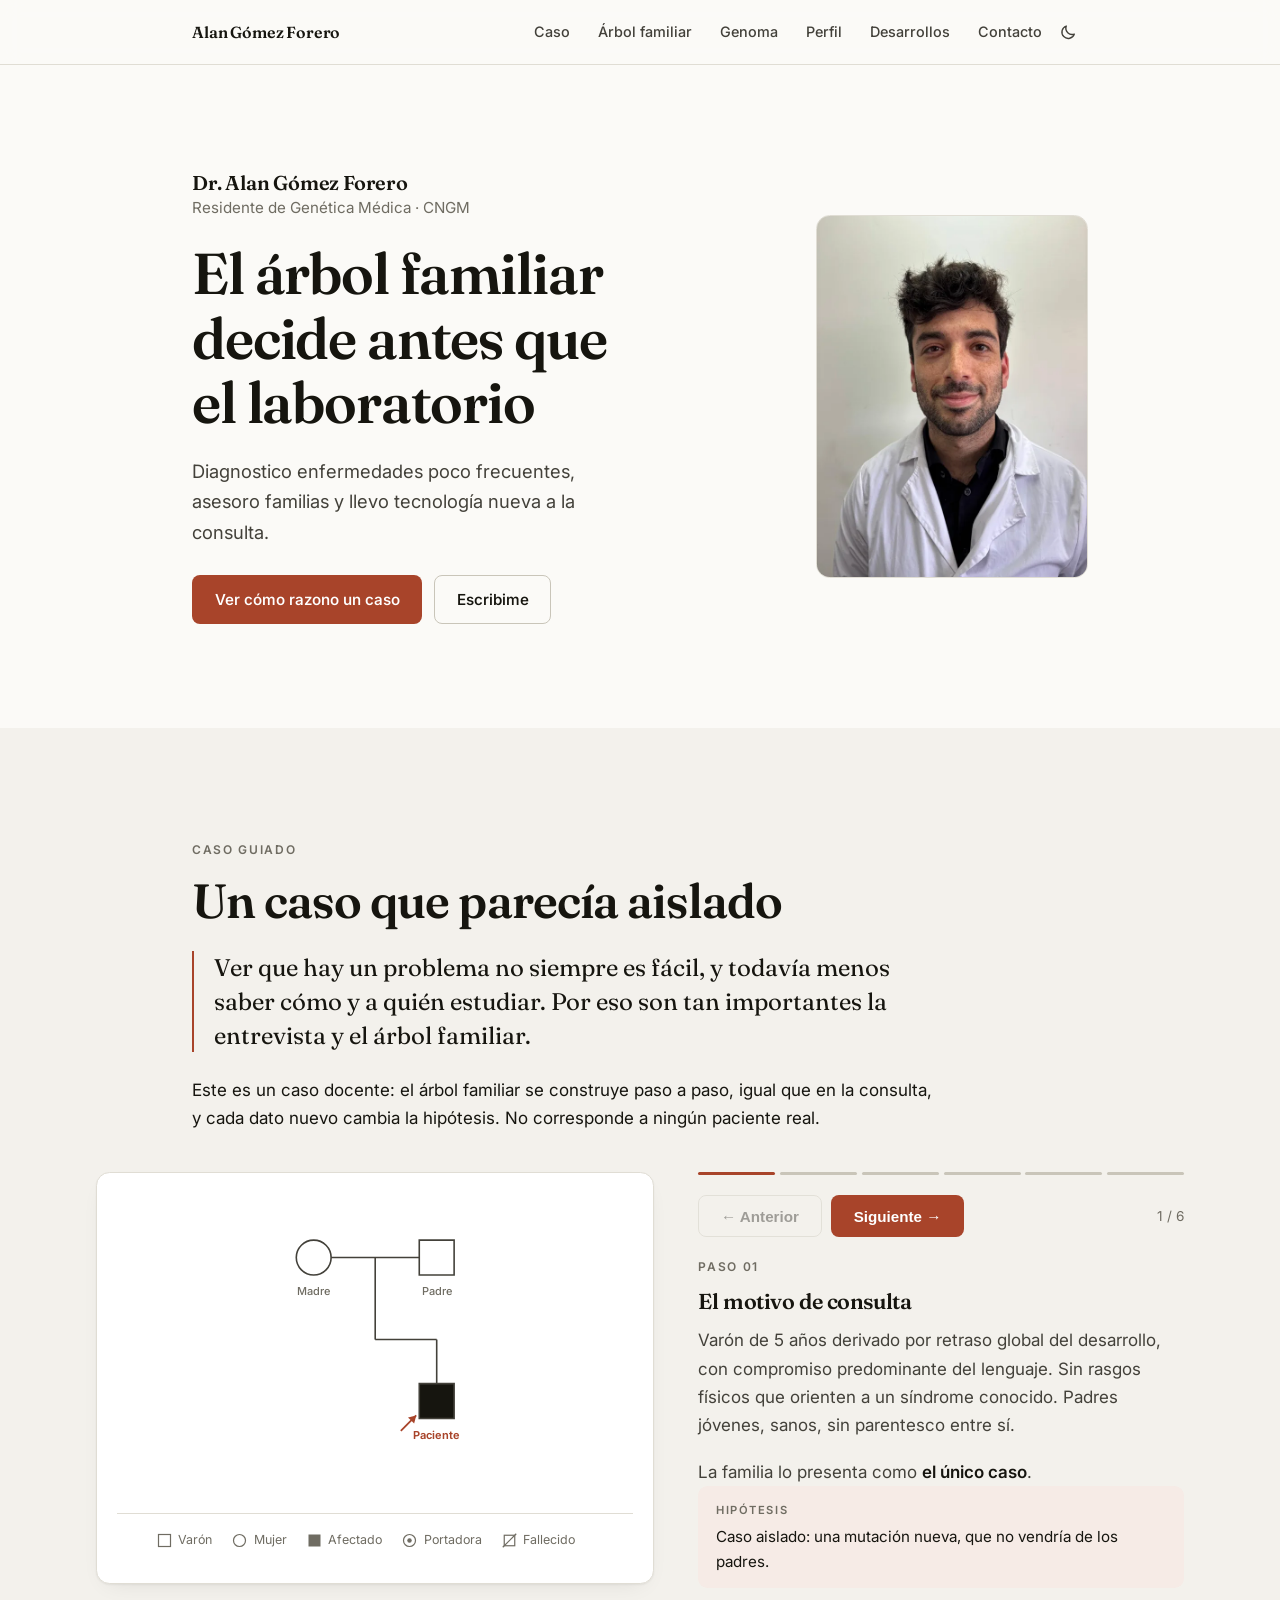
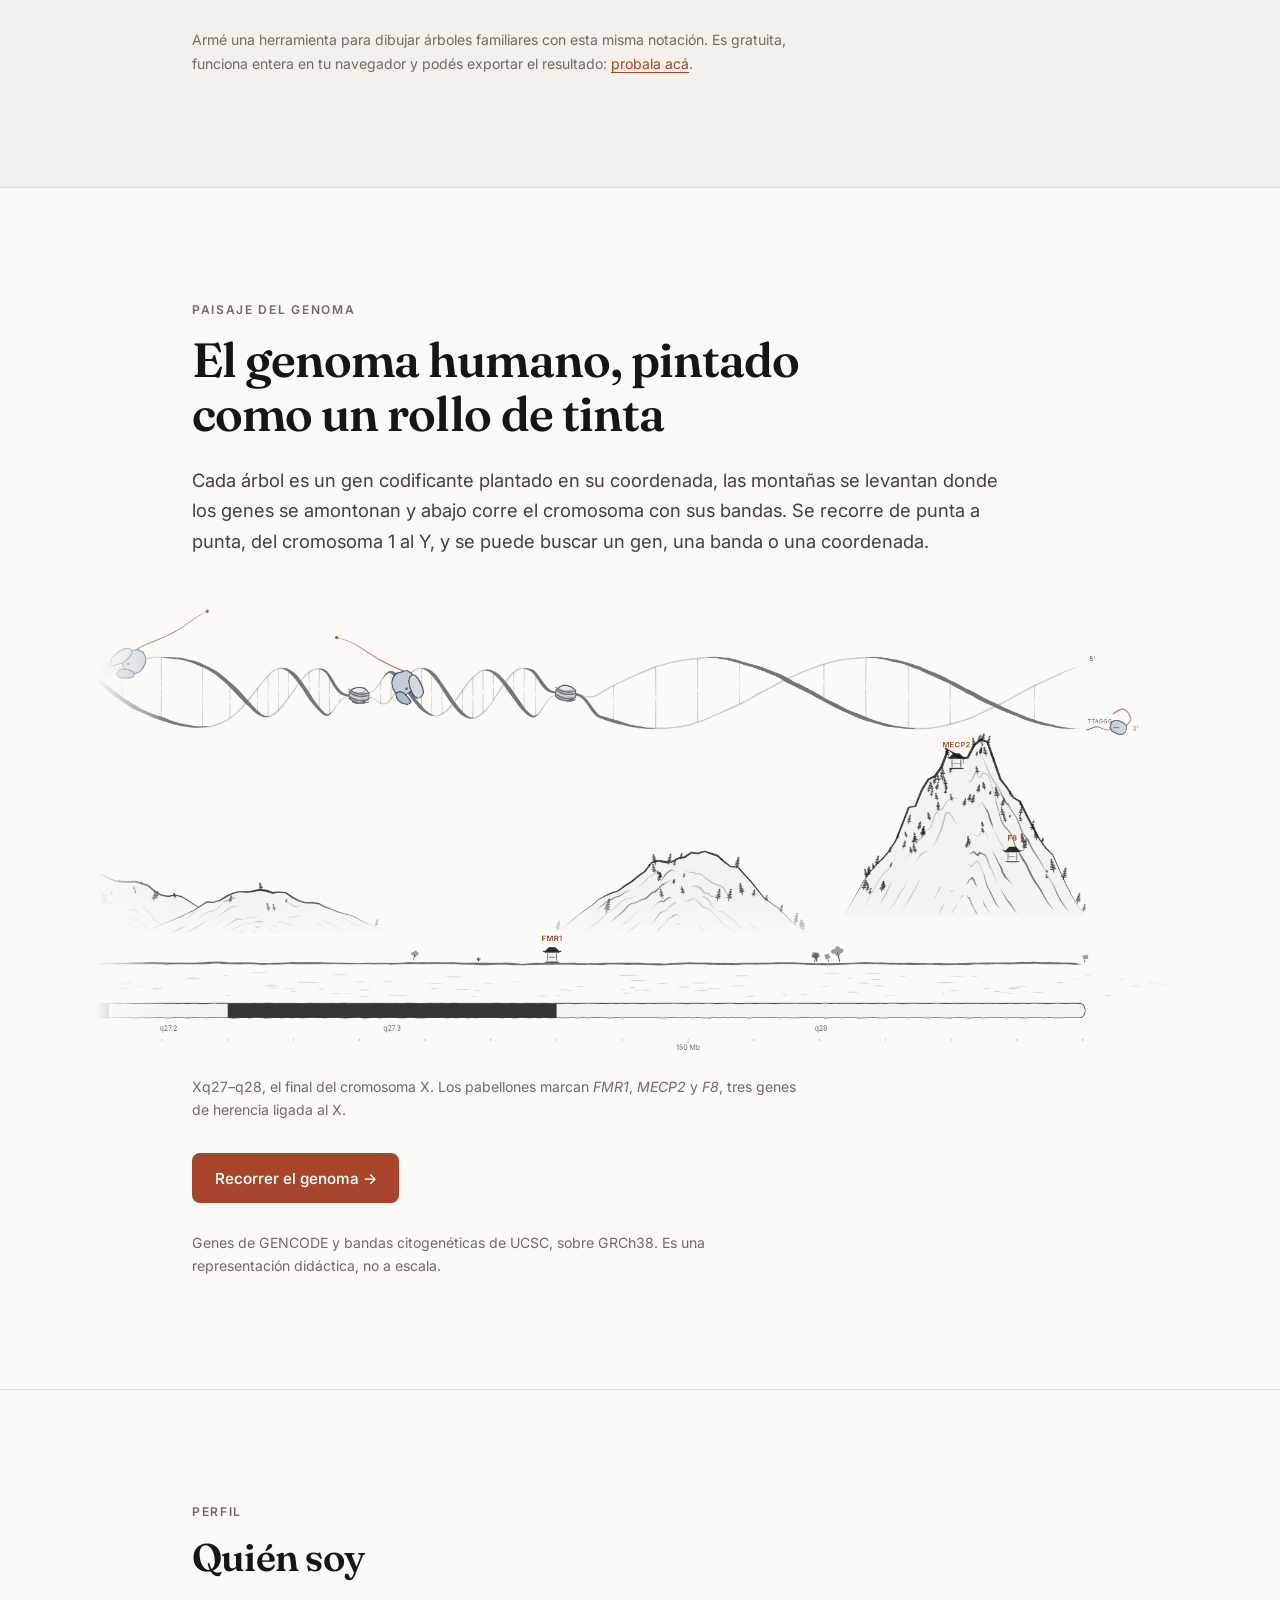
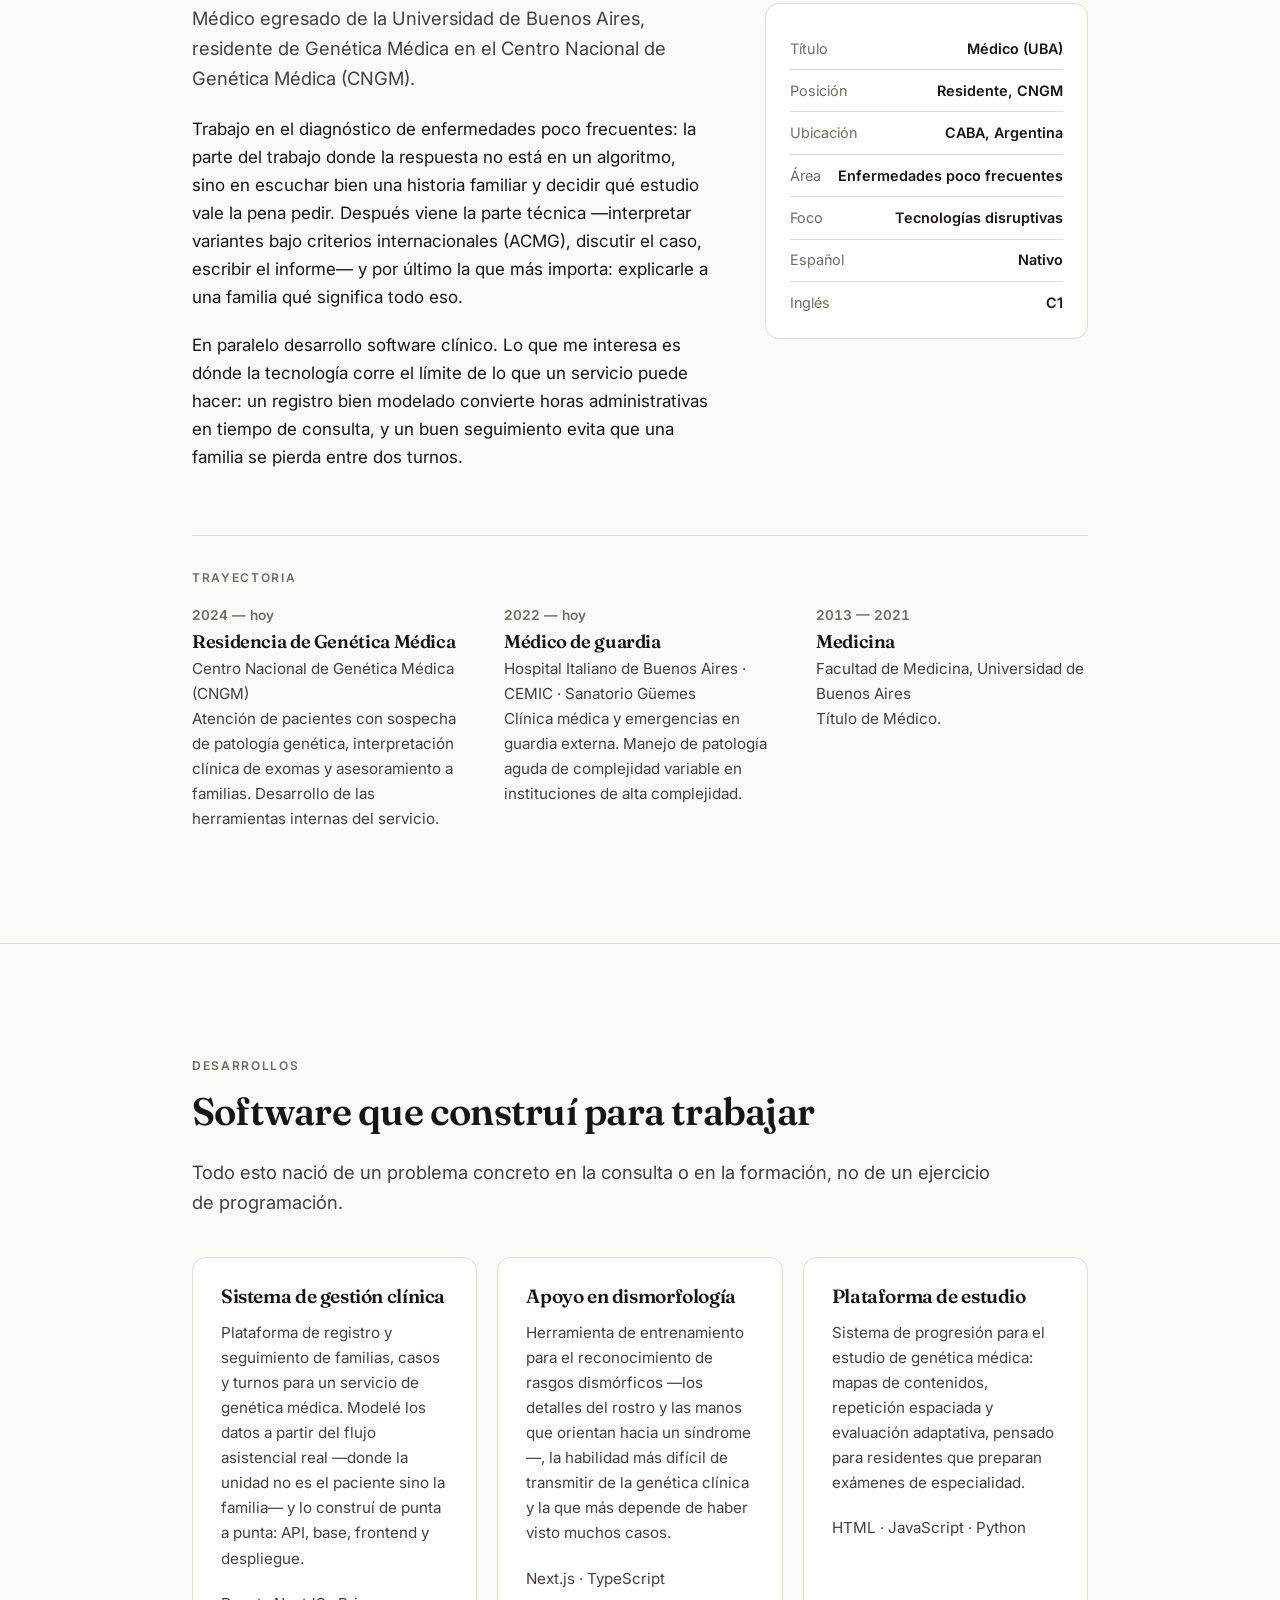
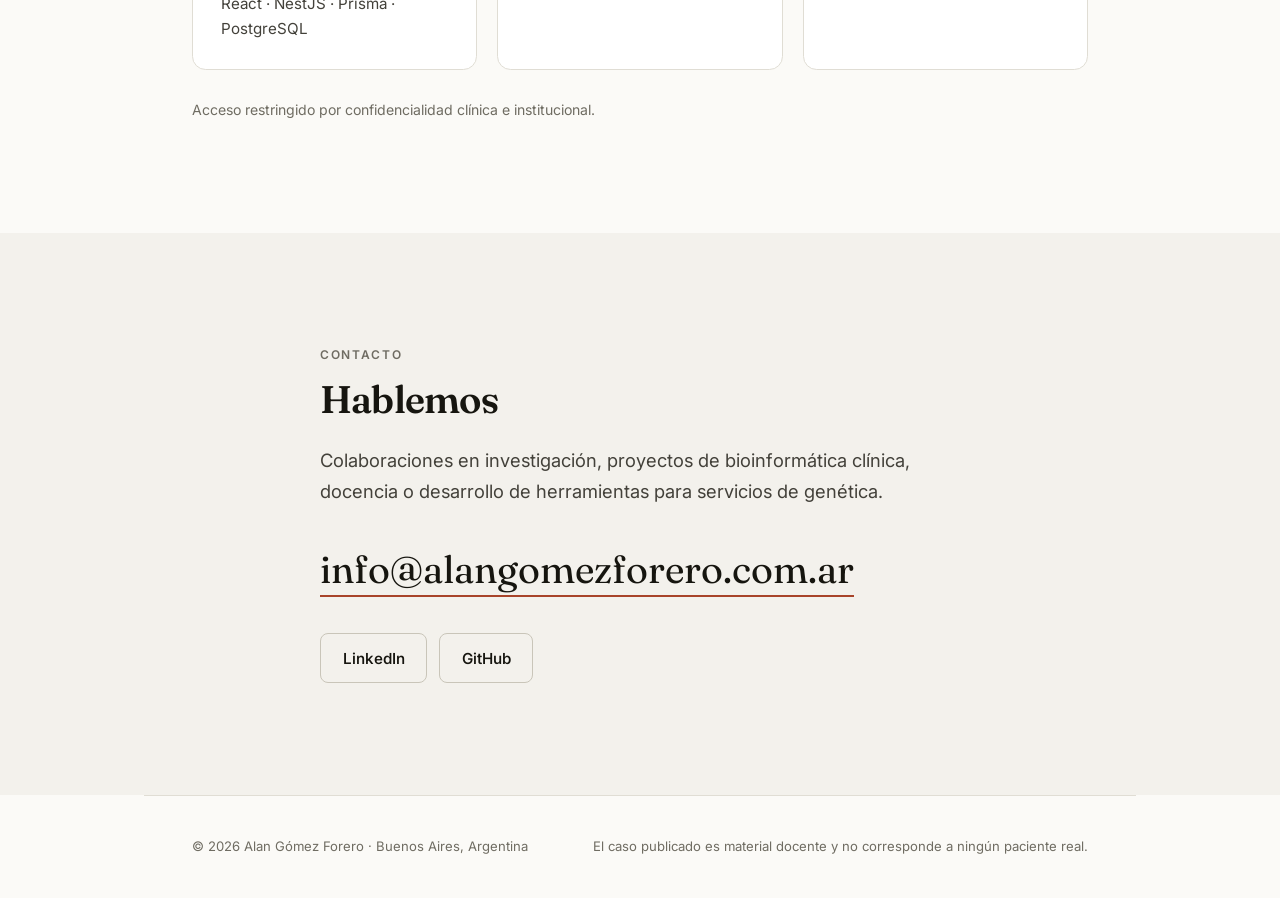
==== index.html @ da8258af "Inicio con nombre y foto nueva, y el caso guiado entra en pantalla El inicio muestra primero quién e" ====
<!DOCTYPE html>
<html lang="es">

<head>
    <meta charset="UTF-8">
    <meta name="viewport" content="width=device-width, initial-scale=1.0">
    <title>Dr. Alan Gómez Forero | Genética médica y tecnología clínica</title>
    <meta name="description"
        content="Residente de Genética Médica en el Centro Nacional de Genética Médica. Enfermedades poco frecuentes, asesoramiento familiar y tecnologías aplicadas a la práctica clínica.">

    <link rel="canonical" href="https://alangomezforero.com.ar/">
    <link rel="icon" href="favicon.svg" type="image/svg+xml">

    <meta property="og:type" content="profile">
    <meta property="og:url" content="https://alangomezforero.com.ar/">
    <meta property="og:title" content="Dr. Alan Gómez Forero | Genética médica y tecnología clínica">
    <meta property="og:description"
        content="Residente de Genética Médica (CNGM). Enfermedades poco frecuentes, asesoramiento familiar y tecnologías aplicadas a la práctica clínica.">
    <meta property="og:image" content="https://alangomezforero.com.ar/og.jpg">
    <meta name="twitter:card" content="summary_large_image">

    <!-- Tema: se aplica antes de pintar para que no haya parpadeo -->
    <script>
        (function () {
            try {
                var saved = localStorage.getItem('theme');
                if (saved === 'dark' || saved === 'light') {
                    document.documentElement.setAttribute('data-theme', saved);
                }
            } catch (e) { /* localStorage bloqueado: queda la preferencia del sistema */ }
        }());
    </script>

    <link rel="preconnect" href="https://fonts.googleapis.com">
    <link rel="preconnect" href="https://fonts.gstatic.com" crossorigin>
    <link
        href="https://fonts.googleapis.com/css2?family=Fraunces:opsz,wght@9..144,500;9..144,600&family=Inter:wght@400;500;600&display=swap"
        rel="stylesheet">
    <link rel="stylesheet" href="styles.css">

    <script type="application/ld+json">
    {
      "@context": "https://schema.org",
      "@type": "Person",
      "name": "Alan Govinda Gómez Forero",
      "honorificPrefix": "Dr.",
      "url": "https://alangomezforero.com.ar",
      "jobTitle": "Médico residente de Genética Médica",
      "email": "info@alangomezforero.com.ar",
      "description": "Residente de Genética Médica dedicado al diagnóstico de enfermedades poco frecuentes, al asesoramiento genético familiar y a la incorporación de tecnologías disruptivas en la práctica médica.",
      "alumniOf": {
        "@type": "CollegeOrUniversity",
        "name": "Universidad de Buenos Aires"
      },
      "worksFor": {
        "@type": "Organization",
        "name": "Centro Nacional de Genética Médica (CNGM)"
      },
      "knowsAbout": [
        "Genética médica",
        "Enfermedades poco frecuentes",
        "Asesoramiento genético",
        "Interpretación de variantes",
        "Bioinformática clínica",
        "Tecnologías aplicadas a la práctica médica"
      ],
      "address": {
        "@type": "PostalAddress",
        "addressLocality": "Ciudad Autónoma de Buenos Aires",
        "addressCountry": "AR"
      },
      "sameAs": [
        "https://www.linkedin.com/in/alangomezforero/",
        "https://github.com/forero94"
      ]
    }
    </script>
</head>

<body>
    <a class="skip-link" href="#main">Saltar al contenido</a>

    <!-- ============ Navegación ============ -->
    <nav class="nav">
        <div class="wrap">
            <div class="nav__bar">
                <a class="nav__brand" href="#">Alan Gómez Forero</a>

                <div class="nav__right">
                    <div class="nav__links">
                        <a href="#caso">Caso</a>
                        <a href="arbol/">Árbol familiar</a>
                        <a href="#genoma">Genoma</a>
                        <a href="#perfil">Perfil</a>
                        <a href="#desarrollos">Desarrollos</a>
                        <a href="#contacto">Contacto</a>
                    </div>

                    <button class="icon-btn" id="theme-toggle" type="button" aria-label="Cambiar entre tema claro y oscuro">
                        <svg class="icon-sun" viewBox="0 0 24 24" fill="none" stroke="currentColor" stroke-width="1.8"
                            stroke-linecap="round" aria-hidden="true">
                            <circle cx="12" cy="12" r="4.2" />
                            <path d="M12 2v2M12 20v2M4.9 4.9l1.4 1.4M17.7 17.7l1.4 1.4M2 12h2M20 12h2M4.9 19.1l1.4-1.4M17.7 6.3l1.4-1.4" />
                        </svg>
                        <svg class="icon-moon" viewBox="0 0 24 24" fill="none" stroke="currentColor" stroke-width="1.8"
                            stroke-linecap="round" stroke-linejoin="round" aria-hidden="true">
                            <path d="M20 14.5A8.2 8.2 0 019.5 4a8.3 8.3 0 1010.5 10.5z" />
                        </svg>
                    </button>

                    <button class="icon-btn nav__toggle" id="nav-toggle" type="button" aria-expanded="false"
                        aria-controls="nav-mobile" aria-label="Abrir menú">
                        <svg viewBox="0 0 24 24" fill="none" stroke="currentColor" stroke-width="1.8"
                            stroke-linecap="round" aria-hidden="true">
                            <path d="M4 7h16M4 12h16M4 17h16" />
                        </svg>
                    </button>
                </div>
            </div>

            <div class="nav__mobile" id="nav-mobile">
                <a href="#caso">Caso</a>
                <a href="arbol/">Árbol familiar</a>
                <a href="#genoma">Genoma</a>
                <a href="#perfil">Perfil</a>
                <a href="#desarrollos">Desarrollos</a>
                <a href="#contacto">Contacto</a>
            </div>
        </div>
    </nav>

    <main id="main">

        <!-- ============ Hero ============ -->
        <header class="hero">
            <div class="wrap">
                <div class="hero__grid">
                    <div>
                        <p class="hero__byline">
                            <span class="hero__name">Dr. Alan Gómez Forero</span>
                            <span class="hero__role">Residente de Genética Médica · CNGM</span>
                        </p>
                        <h1>El árbol familiar decide antes que el laboratorio</h1>
                        <p class="hero__sub">
                            Diagnostico enfermedades poco frecuentes, asesoro familias y llevo tecnología nueva
                            a la consulta.
                        </p>
                        <div class="btn-row">
                            <a class="btn btn--primary" href="#caso">Ver cómo razono un caso</a>
                            <a class="btn btn--ghost" href="#contacto">Escribime</a>
                        </div>
                    </div>
                    <img class="hero__portrait" src="retrato.webp" width="600" height="800"
                        alt="Retrato de Alan Gómez Forero">
                </div>
            </div>
        </header>

        <!-- ============ Caso interactivo ============ -->
        <section class="section section--feature case" id="caso">
            <div class="wrap">
                <p class="section__label">Caso guiado</p>
                <h2 class="section__title">Un caso que parecía aislado</h2>

                <div class="case__intro">
                    <p class="case__thesis">
                        Ver que hay un problema no siempre es fácil, y todavía menos saber cómo y a quién
                        estudiar. Por eso son tan importantes la entrevista y el árbol familiar.
                    </p>
                    <p>
                        Este es un caso docente: el árbol familiar se construye paso a paso, igual que en la
                        consulta, y cada dato nuevo cambia la hipótesis. No corresponde a ningún paciente real.
                    </p>
                </div>
            </div>

            <!-- El tablero sale del ancho del texto: el árbol completo necesita lugar -->
            <div class="wrap wrap--wide">
                <div class="case__board">
                    <!-- Dibujo -->
                    <div class="case__stage">
                        <div class="case__drawing" id="pedigree"></div>
                        <ul class="legend">
                            <li>
                                <svg viewBox="0 0 20 20" aria-hidden="true">
                                    <rect x="2" y="2" width="16" height="16" fill="none" stroke="currentColor" stroke-width="1.6" />
                                </svg>Varón
                            </li>
                            <li>
                                <svg viewBox="0 0 20 20" aria-hidden="true">
                                    <circle cx="10" cy="10" r="8" fill="none" stroke="currentColor" stroke-width="1.6" />
                                </svg>Mujer
                            </li>
                            <li>
                                <svg viewBox="0 0 20 20" aria-hidden="true">
                                    <rect x="2" y="2" width="16" height="16" fill="currentColor" />
                                </svg>Afectado
                            </li>
                            <li>
                                <svg viewBox="0 0 20 20" aria-hidden="true">
                                    <circle cx="10" cy="10" r="8" fill="none" stroke="currentColor" stroke-width="1.6" />
                                    <circle cx="10" cy="10" r="3" fill="currentColor" />
                                </svg>Portadora
                            </li>
                            <li>
                                <svg viewBox="0 0 20 20" aria-hidden="true">
                                    <rect x="3" y="3" width="14" height="14" fill="none" stroke="currentColor" stroke-width="1.6" />
                                    <line x1="1" y1="19" x2="19" y2="1" stroke="currentColor" stroke-width="1.6" />
                                </svg>Fallecido
                            </li>
                        </ul>
                    </div>

                    <!-- Relato. Sin JS se lee completo, de corrido. -->
                    <div class="case__panel">
                        <ul class="case__progress" id="case-progress" aria-hidden="true"></ul>

                        <!-- Los botones van arriba del relato: los pasos tienen largos distintos y
                             así no cambian de lugar. Sin JS no hacen nada, por eso el script los muestra. -->
                        <div class="case__nav" id="case-nav" hidden>
                            <button class="btn btn--ghost" id="case-prev" type="button">← Anterior</button>
                            <button class="btn btn--primary" id="case-next" type="button">Siguiente →</button>
                            <span class="case__count" id="case-count"></span>
                        </div>

                        <div data-case-step>
                            <p class="case__step-n">Paso 01</p>
                            <h3 class="case__step-title">El motivo de consulta</h3>
                            <div class="case__body">
                                <p>
                                    Varón de 5 años derivado por retraso global del desarrollo, con compromiso
                                    predominante del lenguaje. Sin rasgos físicos que orienten a un síndrome
                                    conocido. Padres jóvenes, sanos, sin parentesco entre sí.
                                </p>
                                <p>La familia lo presenta como <strong>el único caso</strong>.</p>
                            </div>
                            <p class="case__hypothesis"><span>Hipótesis</span>Caso aislado: una mutación nueva,
                                que no vendría de los padres.</p>
                        </div>

                        <div data-case-step>
                            <p class="case__step-n">Paso 02</p>
                            <h3 class="case__step-title">La hermana</h3>
                            <div class="case__body">
                                <p>
                                    Tiene una hermana de 8 años, sana, con escolaridad y desarrollo normales.
                                </p>
                                <p>
                                    Todavía nada rompe la hipótesis inicial. Pero ya sé a quién voy a tener que
                                    asesorar si esto termina siendo hereditario, y por eso entra al árbol desde
                                    el principio.
                                </p>
                            </div>
                            <p class="case__hypothesis"><span>Hipótesis</span>Sin cambios. Sigue pareciendo
                                esporádico.</p>
                        </div>

                        <div data-case-step>
                            <p class="case__step-n">Paso 03</p>
                            <h3 class="case__step-title">La pregunta que cambia el caso</h3>
                            <div class="case__body">
                                <p>
                                    No pregunto «¿hay alguien más afectado en la familia?». Esa pregunta casi
                                    siempre se responde que no. Pregunto por <strong>cada hermano de la madre,
                                    uno por uno</strong>.
                                </p>
                                <p>
                                    Aparece un tío materno fallecido a los 19 años, con «retraso madurativo»,
                                    que nunca fue estudiado. La familia no lo había mencionado porque no lo
                                    relacionaba con el nene.
                                </p>
                            </div>
                            <p class="case__hypothesis"><span>Hipótesis</span>Ya no es esporádico. Entra herencia
                                mendeliana.</p>
                        </div>

                        <div data-case-step>
                            <p class="case__step-n">Paso 04</p>
                            <h3 class="case__step-title">Los primos</h3>
                            <div class="case__body">
                                <p>
                                    La rama materna sigue dando. Una tía materna tiene un hijo varón, también con
                                    retraso del desarrollo, en seguimiento por neurología y sin diagnóstico.
                                </p>
                                <p>
                                    Las mujeres de la familia —abuela, tía, madre, hermana— están todas sanas.
                                </p>
                            </div>
                            <p class="case__hypothesis"><span>Hipótesis</span>Tres varones afectados, ninguna mujer,
                                todos por línea materna.</p>
                        </div>

                        <div data-case-step>
                            <p class="case__step-n">Paso 05</p>
                            <h3 class="case__step-title">El patrón</h3>
                            <div class="case__body">
                                <p>
                                    Tres varones afectados, en tres ramas distintas, conectados entre sí
                                    <strong>solo a través de mujeres sanas</strong>. Ninguna mujer afectada.
                                    Ninguna transmisión de padre a hijo varón.
                                </p>
                                <p>
                                    Eso es <strong>herencia recesiva ligada al X</strong>. Y convierte a la abuela,
                                    a la tía y a la madre en portadoras obligadas: lo sé por posición en el árbol,
                                    sin necesidad de estudiarlas.
                                </p>
                            </div>
                            <p class="case__hypothesis"><span>Hipótesis</span>Recesiva ligada al X.</p>
                        </div>

                        <div data-case-step>
                            <p class="case__step-n">Paso 06</p>
                            <h3 class="case__step-title">Qué cambió, en concreto</h3>
                            <div class="case__body">
                                <p>
                                    <strong>La estrategia.</strong> El estudio se orienta al cromosoma X y el
                                    resultado se interpreta contra una hipótesis previa, no a ciegas. Una variante
                                    dudosa deja de ser dudosa cuando el árbol ya predijo dónde buscarla.
                                </p>
                                <p>
                                    <strong>Y sobre todo, la hermana.</strong> Tiene 50% de probabilidad de ser
                                    portadora y está entrando en edad reproductiva. Nadie la había mencionado
                                    como parte del caso: vino acompañando.
                                </p>
                                <p>
                                    El exoma del paciente habría encontrado la misma variante. Pero el motivo por
                                    el cual hay que citarla a ella sale del árbol, no del informe.
                                </p>
                            </div>
                            <p class="case__hypothesis"><span>Conducta</span>Estudio dirigido al paciente y
                                asesoramiento a las mujeres de la rama materna.</p>
                        </div>
                    </div>
                </div>
            </div>

            <div class="wrap">
                <p class="note" style="margin-top:2.5rem">
                    Armé una herramienta para dibujar árboles familiares con esta misma notación.
                    Es gratuita, funciona entera en tu navegador y podés exportar el resultado:
                    <a href="arbol/">probala acá</a>.
                </p>
            </div>
        </section>

        <!-- ============ Paisaje del genoma ============ -->
        <section class="section section--feature" id="genoma">
            <div class="wrap">
                <p class="section__label">Paisaje del genoma</p>
                <h2 class="section__title">El genoma humano, pintado como un rollo de tinta</h2>
                <p class="lead">
                    Cada árbol es un gen codificante plantado en su coordenada, las montañas se levantan donde
                    los genes se amontonan y abajo corre el cromosoma con sus bandas. Se recorre de punta a
                    punta, del cromosoma 1 al Y, y se puede buscar un gen, una banda o una coordenada.
                </p>
            </div>

            <!-- Captura del mismo paisaje, una por tema: se descarga solo la visible.
                 El enlace abre el paisaje en ese lugar y con ese trazo. Como el tablero
                 del caso, sale del ancho del texto. -->
            <div class="wrap wrap--wide">
                <a class="genome__view" href="genoma/?semilla=tinta#chrX:149270000">
                    <img class="genome__img genome__img--light" src="genoma/vista-xq28-claro.webp"
                        width="1819" height="781" loading="lazy" decoding="async"
                        alt="El final del cromosoma X en el paisaje: la doble hebra termina en el telómero y sobre Xq28, denso en genes, se levanta la montaña más alta. Abre el paisaje en ese lugar.">
                    <img class="genome__img genome__img--dark" src="genoma/vista-xq28-oscuro.webp"
                        width="1819" height="781" loading="lazy" decoding="async"
                        alt="El final del cromosoma X en el paisaje: la doble hebra termina en el telómero y sobre Xq28, denso en genes, se levanta la montaña más alta. Abre el paisaje en ese lugar.">
                </a>
            </div>

            <div class="wrap">
                <p class="genome__caption">
                    Xq27–q28, el final del cromosoma X. Los pabellones marcan <em>FMR1</em>, <em>MECP2</em> y
                    <em>F8</em>, tres genes de herencia ligada al X.
                </p>

                <div class="btn-row">
                    <a class="btn btn--primary" href="genoma/">Recorrer el genoma →</a>
                </div>
                <p class="note">
                    Genes de GENCODE y bandas citogenéticas de UCSC, sobre GRCh38. Es una representación
                    didáctica, no a escala.
                </p>
            </div>
        </section>

        <!-- ============ Perfil ============ -->
        <section class="section" id="perfil">
            <div class="wrap">
                <p class="section__label">Perfil</p>
                <h2 class="section__title">Quién soy</h2>

                <div class="profile">
                    <div>
                        <p class="lead">
                            Médico egresado de la Universidad de Buenos Aires, residente de Genética Médica en el
                            Centro Nacional de Genética Médica (CNGM).
                        </p>
                        <p>
                            Trabajo en el diagnóstico de enfermedades poco frecuentes: la parte del trabajo donde
                            la respuesta no está en un algoritmo, sino en escuchar bien una historia familiar y
                            decidir qué estudio vale la pena pedir. Después viene la parte técnica —interpretar
                            variantes bajo criterios internacionales (ACMG), discutir el caso, escribir el
                            informe— y por último la que más importa: explicarle a una familia qué significa
                            todo eso.
                        </p>
                        <p>
                            En paralelo desarrollo software clínico. Lo que me interesa es dónde la tecnología
                            corre el límite de lo que un servicio puede hacer: un registro bien modelado
                            convierte horas administrativas en tiempo de consulta, y un buen seguimiento evita
                            que una familia se pierda entre dos turnos.
                        </p>
                    </div>

                    <ul class="facts">
                        <li><span class="k">Título</span><span class="v">Médico (UBA)</span></li>
                        <li><span class="k">Posición</span><span class="v">Residente, CNGM</span></li>
                        <li><span class="k">Ubicación</span><span class="v">CABA, Argentina</span></li>
                        <li><span class="k">Área</span><span class="v">Enfermedades poco frecuentes</span></li>
                        <li><span class="k">Foco</span><span class="v">Tecnologías disruptivas</span></li>
                        <li><span class="k">Español</span><span class="v">Nativo</span></li>
                        <li><span class="k">Inglés</span><span class="v">C1</span></li>
                    </ul>
                </div>

                <!-- Trayectoria: dentro del perfil, como una franja debajo -->
                <div class="cv" id="trayectoria">
                    <p class="section__label">Trayectoria</p>

                    <article class="cv__item">
                        <div class="cv__when">2024 — hoy</div>
                        <div class="cv__what">
                            <h3>Residencia de Genética Médica</h3>
                            <p class="cv__where">Centro Nacional de Genética Médica (CNGM)</p>
                            <p>
                                Atención de pacientes con sospecha de patología genética, interpretación clínica
                                de exomas y asesoramiento a familias. Desarrollo de las herramientas internas del
                                servicio.
                            </p>
                        </div>
                    </article>

                    <article class="cv__item">
                        <div class="cv__when">2022 — hoy</div>
                        <div class="cv__what">
                            <h3>Médico de guardia</h3>
                            <p class="cv__where">Hospital Italiano de Buenos Aires · CEMIC · Sanatorio Güemes</p>
                            <p>
                                Clínica médica y emergencias en guardia externa. Manejo de patología aguda de
                                complejidad variable en instituciones de alta complejidad.
                            </p>
                        </div>
                    </article>

                    <article class="cv__item">
                        <div class="cv__when">2013 — 2021</div>
                        <div class="cv__what">
                            <h3>Medicina</h3>
                            <p class="cv__where">Facultad de Medicina, Universidad de Buenos Aires</p>
                            <p>Título de Médico.</p>
                        </div>
                    </article>
                </div>
            </div>
        </section>

        <!-- ============ Desarrollos ============ -->
        <section class="section" id="desarrollos">
            <div class="wrap">
                <p class="section__label">Desarrollos</p>
                <h2 class="section__title">Software que construí para trabajar</h2>
                <p class="lead" style="margin-bottom:2.5rem">
                    Todo esto nació de un problema concreto en la consulta o en la formación, no de un ejercicio
                    de programación.
                </p>

                <div class="cards">
                    <article class="card">
                        <h3>Sistema de gestión clínica</h3>
                        <p>
                            Plataforma de registro y seguimiento de familias, casos y turnos para un servicio de
                            genética médica. Modelé los datos a partir del flujo asistencial real —donde la unidad
                            no es el paciente sino la familia— y lo construí de punta a punta: API, base, frontend
                            y despliegue.
                        </p>
                        <p class="card__stack">React · NestJS · Prisma · PostgreSQL</p>
                    </article>

                    <article class="card">
                        <h3>Apoyo en dismorfología</h3>
                        <p>
                            Herramienta de entrenamiento para el reconocimiento de rasgos dismórficos —los
                            detalles del rostro y las manos que orientan hacia un síndrome—, la habilidad más
                            difícil de transmitir de la genética clínica y la que más depende de haber visto
                            muchos casos.
                        </p>
                        <p class="card__stack">Next.js · TypeScript</p>
                    </article>

                    <article class="card">
                        <h3>Plataforma de estudio</h3>
                        <p>
                            Sistema de progresión para el estudio de genética médica: mapas de contenidos,
                            repetición espaciada y evaluación adaptativa, pensado para residentes que preparan
                            exámenes de especialidad.
                        </p>
                        <p class="card__stack">HTML · JavaScript · Python</p>
                    </article>
                </div>

                <p class="note">
                    Acceso restringido por confidencialidad clínica e institucional.
                </p>
            </div>
        </section>

    </main>

    <!-- ============ Contacto ============ -->
    <section class="section contact" id="contacto">
        <div class="wrap wrap--narrow">
            <p class="section__label">Contacto</p>
            <h2 class="section__title">Hablemos</h2>
            <p class="lead" style="margin-bottom:2rem">
                Colaboraciones en investigación, proyectos de bioinformática clínica, docencia o desarrollo de
                herramientas para servicios de genética.
            </p>
            <p>
                <a class="contact__mail" href="mailto:info@alangomezforero.com.ar">info@alangomezforero.com.ar</a>
            </p>
            <div class="btn-row" style="margin-top:2rem">
                <a class="btn btn--ghost" href="https://www.linkedin.com/in/alangomezforero/" target="_blank"
                    rel="noopener">LinkedIn</a>
                <a class="btn btn--ghost" href="https://github.com/forero94" target="_blank"
                    rel="noopener">GitHub</a>
            </div>
        </div>
    </section>

    <footer class="wrap foot">
        <span>© 2026 Alan Gómez Forero · Buenos Aires, Argentina</span>
        <span>El caso publicado es material docente y no corresponde a ningún paciente real.</span>
    </footer>

    <script src="pedigree.js" defer></script>
    <script>
        // Tema: alterna y recuerda la elección
        (function () {
            var btn = document.getElementById('theme-toggle');
            if (!btn) { return; }

            btn.addEventListener('click', function () {
                var root = document.documentElement;
                var explicit = root.getAttribute('data-theme');
                var isDark = explicit
                    ? explicit === 'dark'
                    : window.matchMedia('(prefers-color-scheme: dark)').matches;
                var next = isDark ? 'light' : 'dark';

                root.setAttribute('data-theme', next);
                try { localStorage.setItem('theme', next); } catch (e) { /* sin persistencia */ }
            });
        }());

        // Menú móvil
        (function () {
            var btn = document.getElementById('nav-toggle');
            var menu = document.getElementById('nav-mobile');
            if (!btn || !menu) { return; }

            function close() {
                menu.classList.remove('is-open');
                btn.setAttribute('aria-expanded', 'false');
                btn.setAttribute('aria-label', 'Abrir menú');
            }

            btn.addEventListener('click', function () {
                var open = menu.classList.toggle('is-open');
                btn.setAttribute('aria-expanded', String(open));
                btn.setAttribute('aria-label', open ? 'Cerrar menú' : 'Abrir menú');
            });

            menu.addEventListener('click', function (e) {
                if (e.target.tagName === 'A') { close(); }
            });

            document.addEventListener('keydown', function (e) {
                if (e.key === 'Escape') { close(); }
            });
        }());
    </script>
</body>

</html>
---- styles.css ----
/* ============================================================
   Dr. Alan Gómez Forero — hoja de estilos
   Sin frameworks. Tokens en :root, tema claro/oscuro con override.
   ============================================================ */

/* ---------- Tokens: tema claro (base) ---------- */
:root {
    color-scheme: light;   /* barras de scroll y controles nativos del mismo tema */

    --paper: #fbfaf7;
    --paper-raised: #ffffff;
    --paper-sunken: #f3f1ec;
    --ink: #16150f;
    --ink-soft: #43413a;
    --ink-muted: #6f6c62;
    --rule: #e0ddd4;
    --rule-strong: #c9c5b9;
    --accent: #a8442a;
    --accent-hover: #8c3721;
    --accent-wash: #f6ebe6;
    --shadow: 0 1px 2px rgba(22, 21, 15, .05), 0 8px 24px -12px rgba(22, 21, 15, .12);

    /* Fotos: en oscuro bajan el brillo para no encandilar */
    --photo-filter: none;

    /* Árbol familiar: el lenguaje canónico es blanco y negro */
    --ped-line: #43413a;
    --ped-fill: #16150f;
    --ped-empty: #ffffff;
    --ped-dim: #c9c5b9;

    --font-display: "Fraunces", Georgia, "Times New Roman", serif;
    --font-body: "Inter", system-ui, -apple-system, "Segoe UI", sans-serif;

    --measure: 68ch;
    --gutter: clamp(1.25rem, 5vw, 3rem);
}

/* ---------- Tokens: tema oscuro por preferencia del sistema ---------- */
@media (prefers-color-scheme: dark) {
    :root:not([data-theme="light"]) {
        color-scheme: dark;

        --paper: #14140f;
        --paper-raised: #1d1c16;
        --paper-sunken: #100f0b;
        --ink: #f2efe6;
        --ink-soft: #cbc7bb;
        --ink-muted: #918d80;
        --rule: #33322a;
        --rule-strong: #4a483d;
        --accent: #e08b6f;
        --accent-hover: #eda183;
        --accent-wash: #2a1f19;
        --shadow: 0 1px 2px rgba(0, 0, 0, .3), 0 8px 24px -12px rgba(0, 0, 0, .6);

        --photo-filter: brightness(.85);

        --ped-line: #cbc7bb;
        --ped-fill: #f2efe6;
        --ped-empty: #14140f;
        --ped-dim: #4a483d;
    }
}

/* ---------- Tokens: tema oscuro por elección explícita ---------- */
:root[data-theme="dark"] {
    color-scheme: dark;

    --paper: #14140f;
    --paper-raised: #1d1c16;
    --paper-sunken: #100f0b;
    --ink: #f2efe6;
    --ink-soft: #cbc7bb;
    --ink-muted: #918d80;
    --rule: #33322a;
    --rule-strong: #4a483d;
    --accent: #e08b6f;
    --accent-hover: #eda183;
    --accent-wash: #2a1f19;
    --shadow: 0 1px 2px rgba(0, 0, 0, .3), 0 8px 24px -12px rgba(0, 0, 0, .6);

    --photo-filter: brightness(.85);

    --ped-line: #cbc7bb;
    --ped-fill: #f2efe6;
    --ped-empty: #14140f;
    --ped-dim: #4a483d;
}

/* ---------- Reset acotado ---------- */
*, *::before, *::after { box-sizing: border-box; }

body {
    margin: 0;
    background: var(--paper);
    color: var(--ink);
    font-family: var(--font-body);
    font-size: 1.0625rem;
    line-height: 1.65;
    -webkit-font-smoothing: antialiased;
    -moz-osx-font-smoothing: grayscale;
}

img, svg { max-width: 100%; }
img { height: auto; display: block; }

h1, h2, h3 {
    font-family: var(--font-display);
    font-weight: 600;
    line-height: 1.12;
    letter-spacing: -.02em;
    margin: 0;
    text-wrap: balance;
}

p { margin: 0 0 1.15em; }
p:last-child { margin-bottom: 0; }

a { color: var(--accent); text-decoration-thickness: 1px; text-underline-offset: .18em; }
a:hover { color: var(--accent-hover); }

:focus-visible {
    outline: 2px solid var(--accent);
    outline-offset: 3px;
    border-radius: 2px;
}

html { scroll-behavior: smooth; }

/* Sin transiciones en vez de transiciones cortas: con duración, todo elemento
   transiciona cualquier propiedad (transition-property vale all por defecto) y
   lo que se mide justo después de cambiar una clase todavía no cambió.
   Las animaciones corren una sola vez: infinitas y cortas, tiemblan. */
@media (prefers-reduced-motion: reduce) {
    html { scroll-behavior: auto; }
    *, *::before, *::after {
        animation-duration: .01ms !important;
        animation-iteration-count: 1 !important;
        transition: none !important;
    }
}

/* ---------- Layout ---------- */
.wrap {
    width: 100%;
    max-width: 62rem;
    margin-inline: auto;
    padding-inline: var(--gutter);
}

.wrap--narrow { max-width: 46rem; }

/* Para piezas que salen del ancho del texto (el tablero del caso, la captura del
   genoma). Con los mismos márgenes laterales: en pantallas chicas no cambia nada. */
.wrap--wide { max-width: 74rem; }

.section { padding-block: clamp(4rem, 10vw, 7rem); }
.section + .section { border-top: 1px solid var(--rule); }

.section__label {
    font-size: .75rem;
    font-weight: 600;
    letter-spacing: .14em;
    text-transform: uppercase;
    color: var(--ink-muted);
    margin: 0 0 .85rem;
}

.section__title {
    font-size: clamp(1.75rem, 4vw, 2.4rem);
    margin-bottom: 1.5rem;
}

/* Las dos piezas principales, el caso y el genoma, pesan más que el resto */
.section--feature .section__title { font-size: clamp(2rem, 5vw, 3rem); }

.lead {
    font-size: 1.15rem;
    color: var(--ink-soft);
    max-width: var(--measure);
}

/* ---------- Navegación ---------- */
.nav {
    position: sticky;
    top: 0;
    z-index: 50;
    background: color-mix(in srgb, var(--paper) 88%, transparent);
    backdrop-filter: blur(10px);
    border-bottom: 1px solid var(--rule);
}

.nav__bar {
    display: flex;
    align-items: center;
    justify-content: space-between;
    gap: 1rem;
    min-height: 4rem;
}

.nav__brand {
    font-family: var(--font-display);
    font-size: 1rem;
    font-weight: 600;
    letter-spacing: -.01em;
    color: var(--ink);
    text-decoration: none;
}

.nav__right { display: flex; align-items: center; gap: .35rem; }

.nav__links { display: flex; align-items: center; gap: 1.75rem; }

.nav__links a {
    color: var(--ink-soft);
    text-decoration: none;
    font-size: .9rem;
    font-weight: 500;
}

.nav__links a:hover { color: var(--accent); }

.icon-btn {
    display: inline-flex;
    align-items: center;
    justify-content: center;
    width: 2.5rem;
    height: 2.5rem;
    border: 1px solid transparent;
    border-radius: .5rem;
    background: transparent;
    color: var(--ink-soft);
    cursor: pointer;
    transition: background .15s ease, color .15s ease;
}

.icon-btn:hover { background: var(--paper-sunken); color: var(--ink); }
.icon-btn svg { width: 1.15rem; height: 1.15rem; }

/* El icono del toggle depende del tema activo */
.icon-sun { display: none; }
.icon-moon { display: block; }

@media (prefers-color-scheme: dark) {
    :root:not([data-theme="light"]) .icon-sun { display: block; }
    :root:not([data-theme="light"]) .icon-moon { display: none; }
}

:root[data-theme="dark"] .icon-sun { display: block; }
:root[data-theme="dark"] .icon-moon { display: none; }
:root[data-theme="light"] .icon-sun { display: none; }
:root[data-theme="light"] .icon-moon { display: block; }

.nav__toggle { display: none; }

.nav__mobile {
    display: none;
    border-top: 1px solid var(--rule);
    padding-block: .5rem 1rem;
}

.nav__mobile.is-open { display: block; }

.nav__mobile a {
    display: block;
    padding: .7rem .25rem;
    color: var(--ink-soft);
    text-decoration: none;
    font-weight: 500;
    border-bottom: 1px solid var(--rule);
}

.nav__mobile a:last-child { border-bottom: 0; }

@media (max-width: 46rem) {
    .nav__links { display: none; }
}

/* El menú completo de la home deja de entrar en una línea cerca de los
   805px, así que pasa antes a la hamburguesa. Los menús cortos, que no
   tienen hamburguesa, siguen hasta 46rem. */
@media (max-width: 52rem) {
    .nav__bar:has(.nav__toggle) .nav__links { display: none; }
    .nav__toggle { display: inline-flex; }
}

/* ---------- Hero ---------- */
.hero { padding-block: clamp(3.5rem, 9vw, 6.5rem); }

.hero__grid {
    display: grid;
    grid-template-columns: minmax(0, 1fr) auto;
    gap: clamp(2rem, 5vw, 4rem);
    align-items: center;
}

.hero__byline {
    line-height: 1.4;
    margin-bottom: 1.5rem;
}

.hero__name {
    display: block;
    font-family: var(--font-display);
    font-size: 1.25rem;
    font-weight: 600;
    letter-spacing: -.01em;
    color: var(--ink);
}

.hero__role {
    display: block;
    font-size: .95rem;
    color: var(--ink-muted);
}

.hero h1 {
    font-size: clamp(2.25rem, 6vw, 3.6rem);
    margin-bottom: 1.25rem;
}

.hero__sub {
    font-size: 1.15rem;
    color: var(--ink-soft);
    max-width: 34ch;
    margin-bottom: 1.75rem;
}

/* La foto ya viene en 3:4, el mismo aspecto de la caja: no se recorta.
   Las esquinas son las de las tarjetas. */
.hero__portrait {
    width: clamp(12rem, 24vw, 17rem);
    aspect-ratio: 3 / 4;
    object-fit: cover;
    border-radius: .85rem;
    border: 1px solid var(--rule);
    filter: var(--photo-filter);
}

@media (max-width: 46rem) {
    .hero__grid { grid-template-columns: 1fr; }
    .hero__portrait { order: -1; width: 7.5rem; }
    .hero__sub { max-width: none; }
}

.btn-row { display: flex; flex-wrap: wrap; gap: .75rem; }

.btn {
    display: inline-flex;
    align-items: center;
    gap: .5rem;
    padding: .7rem 1.35rem;
    border-radius: .5rem;
    font-size: .95rem;
    font-weight: 550;
    text-decoration: none;
    border: 1px solid transparent;
    cursor: pointer;
    transition: background .15s ease, border-color .15s ease, color .15s ease;
}

.btn--primary { background: var(--accent); color: #fff; }
.btn--primary:hover { background: var(--accent-hover); color: #fff; }

.btn--ghost { border-color: var(--rule-strong); color: var(--ink); background: transparent; }
.btn--ghost:hover { background: var(--paper-sunken); color: var(--ink); border-color: var(--ink-muted); }

.btn[disabled] { opacity: .38; cursor: not-allowed; }

/* ---------- Caso interactivo ---------- */
.case { background: var(--paper-sunken); }

.case__intro { max-width: var(--measure); margin-bottom: 2.5rem; }

.case__thesis {
    font-family: var(--font-display);
    font-size: clamp(1.2rem, 2.6vw, 1.5rem);
    line-height: 1.4;
    color: var(--ink);
    border-left: 2px solid var(--accent);
    padding-left: 1.25rem;
    margin-bottom: 1.5rem;
}

.case__board {
    display: grid;
    grid-template-columns: minmax(0, 1.15fr) minmax(0, 1fr);
    gap: clamp(1.5rem, 4vw, 2.75rem);
    align-items: start;
}

/* minmax(0, …) y no 1fr: con 1fr la columna crece hasta el ancho mínimo de
   su contenido y el tablero se sale de la pantalla. */
@media (max-width: 56rem) {
    .case__board { grid-template-columns: minmax(0, 1fr); }
}

.case__stage {
    background: var(--paper-raised);
    border: 1px solid var(--rule);
    border-radius: .85rem;
    padding: 1.25rem;
    box-shadow: var(--shadow);
}

/* En el celular, cada píxel de ancho es dibujo */
@media (max-width: 40rem) {
    .case__stage { padding: .75rem; }
}

/* El aspecto se fija acá y el JS encuadra el viewBox para que coincida:
   así la caja no cambia de alto entre pasos. El dibujo siempre entra en el
   ancho disponible; lo que mantiene legible es la letra, que compensa la escala. */
.case__drawing svg {
    display: block;
    width: 100%;
    height: auto;
    aspect-ratio: 800 / 470;
}

.case__panel { display: flex; flex-direction: column; gap: 1.25rem; }

.case__progress {
    display: flex;
    gap: .3rem;
    list-style: none;
    margin: 0;
    padding: 0;
}

.case__progress li {
    height: 3px;
    flex: 1;
    background: var(--rule-strong);
    border-radius: 2px;
    transition: background .3s ease;
}

.case__progress li.is-done { background: var(--accent); }

.case__step-n {
    font-size: .75rem;
    font-weight: 600;
    letter-spacing: .14em;
    text-transform: uppercase;
    color: var(--ink-muted);
}

.case__step-title {
    font-size: 1.35rem;
    margin: .4rem 0 .75rem;
}

.case__body { color: var(--ink-soft); }
.case__body strong { color: var(--ink); font-weight: 600; }

.case__hypothesis {
    background: var(--accent-wash);
    border-radius: .6rem;
    padding: .9rem 1.1rem;
    font-size: .95rem;
}

.case__hypothesis span {
    display: block;
    font-size: .7rem;
    font-weight: 600;
    letter-spacing: .14em;
    text-transform: uppercase;
    color: var(--ink-muted);
    margin-bottom: .3rem;
}

.case__nav { display: flex; gap: .6rem; align-items: center; }
.case__nav[hidden] { display: none; }
.case__nav .btn, .case__count { white-space: nowrap; }

/* En los teléfonos más angostos, los dos botones y el contador entran en una línea */
@media (max-width: 24rem) {
    .case__nav .btn { padding-inline: 1rem; }
}
.case__count { margin-left: auto; font-size: .85rem; color: var(--ink-muted); }

/* Leyenda de símbolos */
.legend {
    display: flex;
    flex-wrap: wrap;
    gap: .5rem 1.25rem;
    margin-top: 1rem;
    padding-top: 1rem;
    border-top: 1px solid var(--rule);
    font-size: .78rem;
    color: var(--ink-muted);
    list-style: none;
}

.legend li { display: flex; align-items: center; gap: .4rem; }
.legend svg { width: 15px; height: 15px; flex-shrink: 0; }

/* --- Elementos del árbol familiar --- */
/* El encuadre cambia con cada paso y con el ancho de la pantalla. Los trazos no
   escalan (siempre miden lo mismo en pantalla) y la letra de las etiquetas
   divide por la escala que deja el JS en --ped-scale, así se ve a 11px. El tope
   evita que en un celular las etiquetas tapen el dibujo. */
.ped-line {
    stroke: var(--ped-line);
    stroke-width: 1.6;
    fill: none;
    vector-effect: non-scaling-stroke;
}

.ped-node .sym {
    stroke: var(--ped-line);
    stroke-width: 1.6;
    fill: var(--ped-empty);
    vector-effect: non-scaling-stroke;
}

.ped-node.is-affected .sym { fill: var(--ped-fill); }

.ped-node .label {
    font-family: var(--font-body);
    font-size: min(22px, calc(11px / var(--ped-scale, 1)));
    font-weight: 500;
    fill: var(--ink-muted);
    text-anchor: middle;
    /* Contorno del color de la caja: se lee aunque cruce una línea */
    paint-order: stroke;
    stroke: var(--paper-raised);
    stroke-width: .3em;
    stroke-linejoin: round;
}

.ped-node.is-proband .label { fill: var(--accent); font-weight: 650; }

.ped-deceased { stroke: var(--ped-line); stroke-width: 1.6; vector-effect: non-scaling-stroke; }
.ped-carrier { fill: var(--ped-line); }
.ped-proband-arrow { stroke: var(--accent); stroke-width: 1.8; fill: none; vector-effect: non-scaling-stroke; }
.ped-proband-arrow-head { fill: var(--accent); }

/* Aparición progresiva */
.ped-node, .ped-line, .ped-carrier, .ped-proband-arrow, .ped-proband-arrow-head {
    opacity: 0;
    transition: opacity .45s ease;
}

.ped-node.is-visible,
.ped-line.is-visible,
.ped-carrier.is-visible,
.ped-proband-arrow.is-visible,
.ped-proband-arrow-head.is-visible { opacity: 1; }

/* Atenuar lo que no está en foco en el paso actual */
.ped-node.is-visible.is-dimmed { opacity: .3; }

.ped-highlight {
    fill: none;
    stroke: var(--accent);
    stroke-width: 2;
    vector-effect: non-scaling-stroke;
    opacity: 0;
    transition: opacity .45s ease;
}

.ped-highlight.is-visible { opacity: 1; }

/* ---------- Paisaje del genoma ---------- */
/* La captura tiene el mismo papel que la página: va sin marco, y con los
   costados esfumados para que el rollo parezca seguir de largo. */
.genome__view { display: block; margin-top: 2.5rem; }

.genome__img {
    width: 100%;
    -webkit-mask-image: linear-gradient(to right, transparent, #000 7%, #000 93%, transparent);
    mask-image: linear-gradient(to right, transparent, #000 7%, #000 93%, transparent);
}

/* Una captura por tema, con la misma lógica que los íconos del toggle */
.genome__img--dark { display: none; }

@media (prefers-color-scheme: dark) {
    :root:not([data-theme="light"]) .genome__img--light { display: none; }
    :root:not([data-theme="light"]) .genome__img--dark { display: block; }
}

:root[data-theme="dark"] .genome__img--light { display: none; }
:root[data-theme="dark"] .genome__img--dark { display: block; }

.genome__caption {
    margin: .75rem 0 2rem;
    font-size: .88rem;
    color: var(--ink-muted);
    max-width: var(--measure);
}

/* ---------- Tarjetas de desarrollo ---------- */
.cards {
    display: grid;
    grid-template-columns: repeat(auto-fit, minmax(min(100%, 17rem), 1fr));
    gap: 1.25rem;
}

.card {
    background: var(--paper-raised);
    border: 1px solid var(--rule);
    border-radius: .85rem;
    padding: 1.75rem;
    display: flex;
    flex-direction: column;
    gap: .75rem;
}

.card h3 { font-size: 1.2rem; }

.card p { font-size: .95rem; color: var(--ink-soft); margin: 0; }

.card__stack {
    margin-top: auto;
    padding-top: .5rem;
    font-size: .78rem;
    color: var(--ink-muted);
    font-variant-numeric: tabular-nums;
}

.note {
    margin-top: 1.75rem;
    font-size: .88rem;
    color: var(--ink-muted);
    max-width: var(--measure);
}

/* ---------- Trayectoria: franja dentro del perfil ---------- */
.cv {
    display: grid;
    grid-template-columns: repeat(auto-fit, minmax(min(100%, 15rem), 1fr));
    gap: 1.75rem clamp(1.5rem, 4vw, 2.5rem);
    margin-top: clamp(2.5rem, 6vw, 4rem);
    padding-top: 2rem;
    border-top: 1px solid var(--rule);
    scroll-margin-top: 5rem;   /* que un enlace a #trayectoria no quede bajo la barra */
}

.cv .section__label { grid-column: 1 / -1; margin-bottom: -.75rem; }

.cv__item { display: flex; flex-direction: column; gap: .35rem; }

.cv__when {
    font-size: .85rem;
    font-weight: 600;
    color: var(--ink-muted);
    font-variant-numeric: tabular-nums;
}

.cv__what h3 { font-size: 1.15rem; margin-bottom: .2rem; }

.cv__where {
    font-size: .95rem;
    color: var(--accent);
    margin-bottom: .5rem;
}

.cv__what p { font-size: .95rem; color: var(--ink-soft); margin: 0; }

/* ---------- Perfil ---------- */
.profile {
    display: grid;
    grid-template-columns: minmax(0, 1.6fr) minmax(0, 1fr);
    gap: clamp(2rem, 5vw, 3.5rem);
    align-items: start;
}

@media (max-width: 46rem) {
    .profile { grid-template-columns: 1fr; }
}

.facts {
    list-style: none;
    margin: 0;
    padding: 1.5rem;
    background: var(--paper-raised);
    border: 1px solid var(--rule);
    border-radius: .85rem;
    font-size: .9rem;
}

.facts li {
    display: flex;
    justify-content: space-between;
    gap: 1rem;
    padding-block: .55rem;
    border-bottom: 1px solid var(--rule);
}

.facts li:last-child { border-bottom: 0; padding-bottom: 0; }
.facts dt, .facts .k { color: var(--ink-muted); }
.facts .v { font-weight: 600; text-align: right; }

/* ---------- Contacto ---------- */
.contact { background: var(--paper-sunken); }

.contact__mail {
    font-family: var(--font-display);
    font-size: clamp(1.5rem, 4.5vw, 2.4rem);
    color: var(--ink);
    text-decoration: none;
    border-bottom: 2px solid var(--accent);
    padding-bottom: .15rem;
    overflow-wrap: anywhere;
}

.contact__mail:hover { color: var(--accent); }

.foot {
    padding-block: 2.5rem;
    border-top: 1px solid var(--rule);
    font-size: .82rem;
    color: var(--ink-muted);
    display: flex;
    flex-wrap: wrap;
    gap: .75rem 1.5rem;
    justify-content: space-between;
}

.foot a { color: var(--ink-muted); }
.foot a:hover { color: var(--accent); }

.sr-only {
    position: absolute;
    width: 1px; height: 1px;
    padding: 0; margin: -1px;
    overflow: hidden;
    clip: rect(0 0 0 0);
    white-space: nowrap;
    border: 0;
}

.skip-link {
    position: absolute;
    left: .5rem;
    top: -3rem;
    z-index: 100;
    background: var(--accent);
    color: #fff;
    padding: .55rem 1rem;
    border-radius: .4rem;
    text-decoration: none;
    transition: top .15s ease;
}

.skip-link:focus { top: .5rem; color: #fff; }
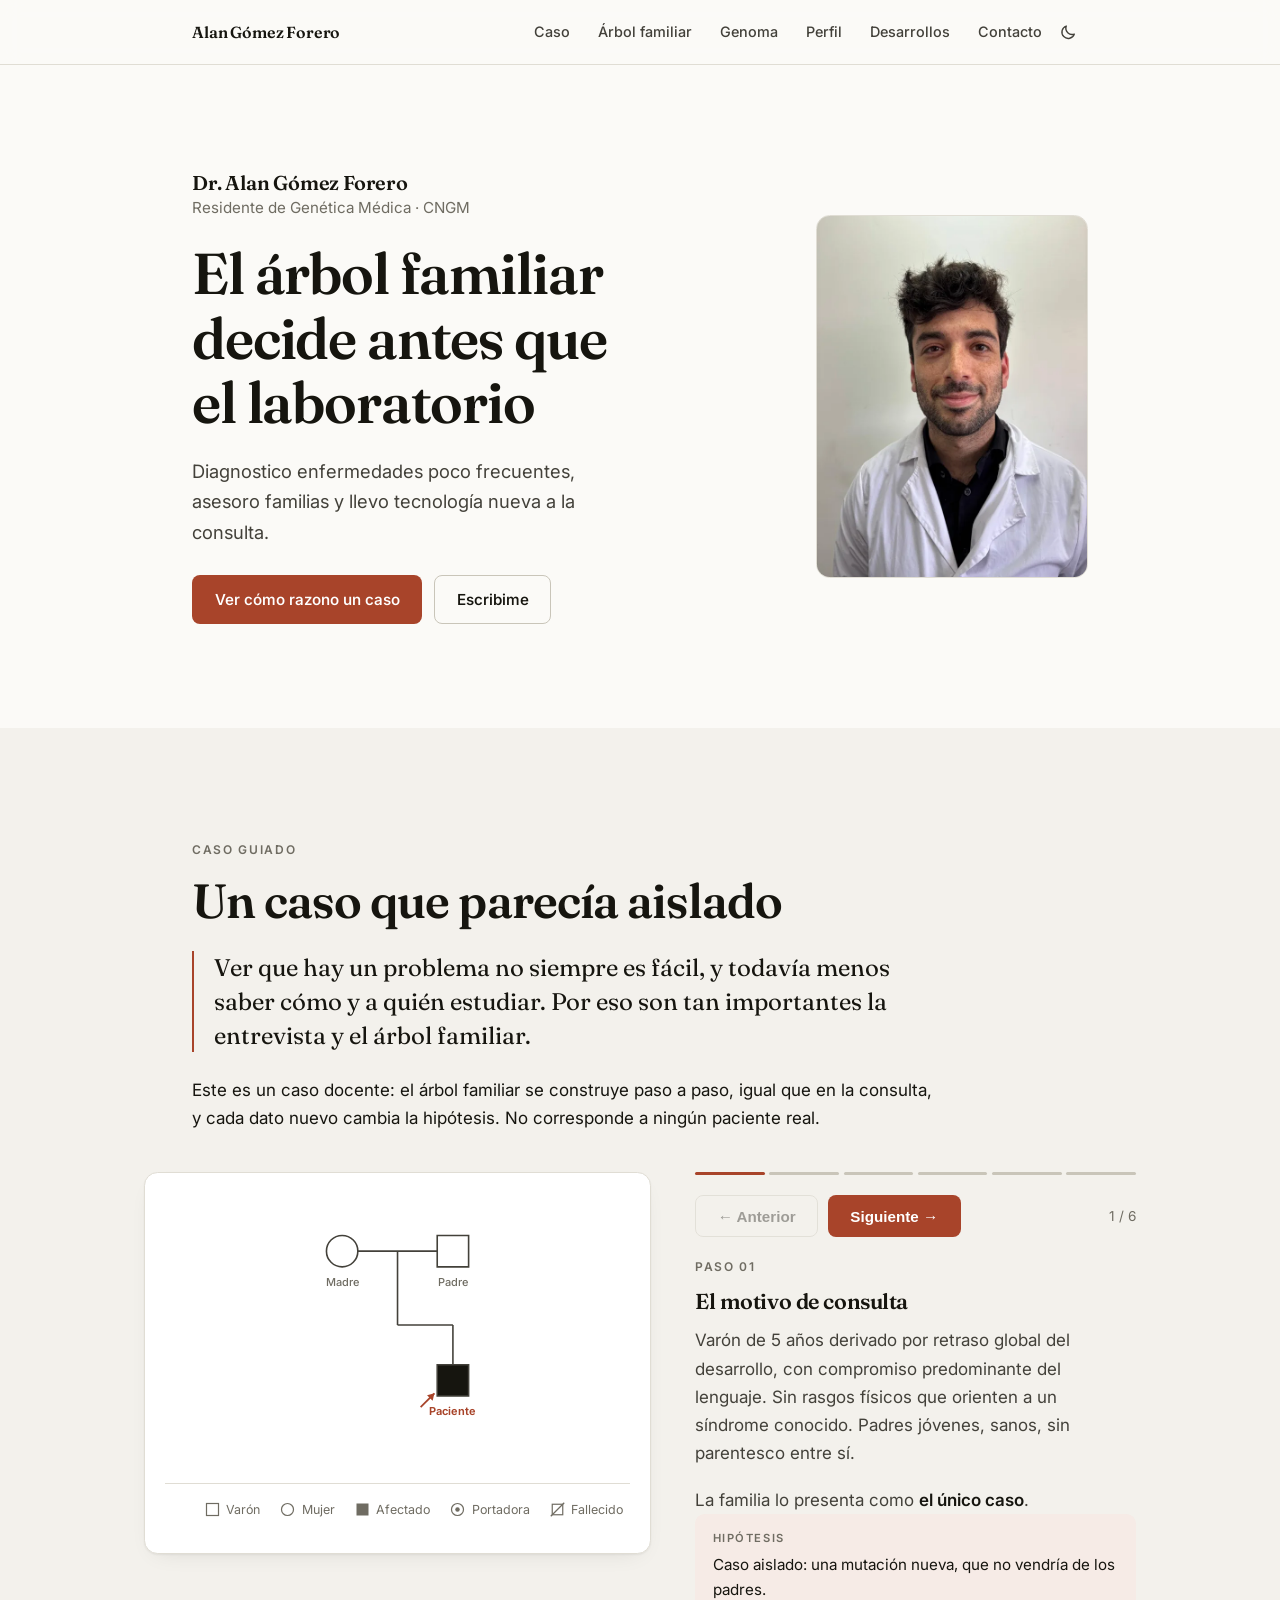
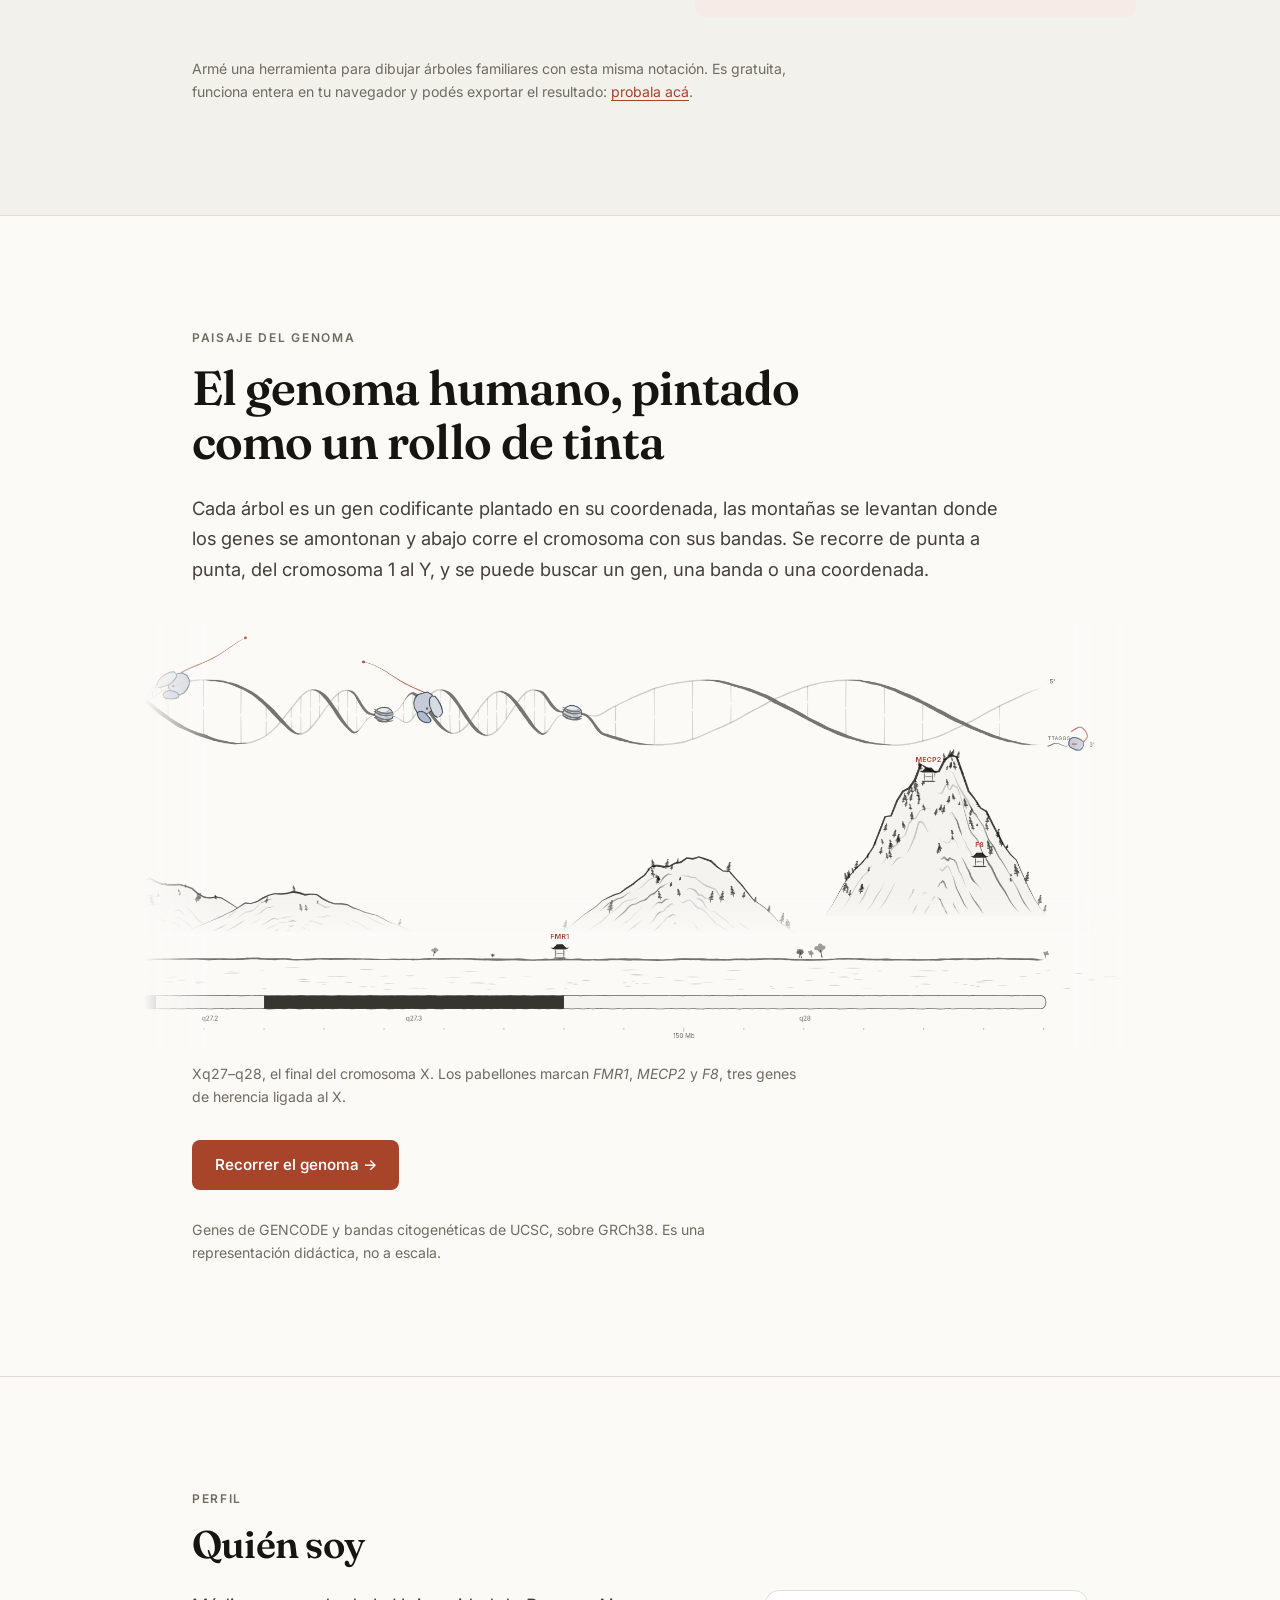
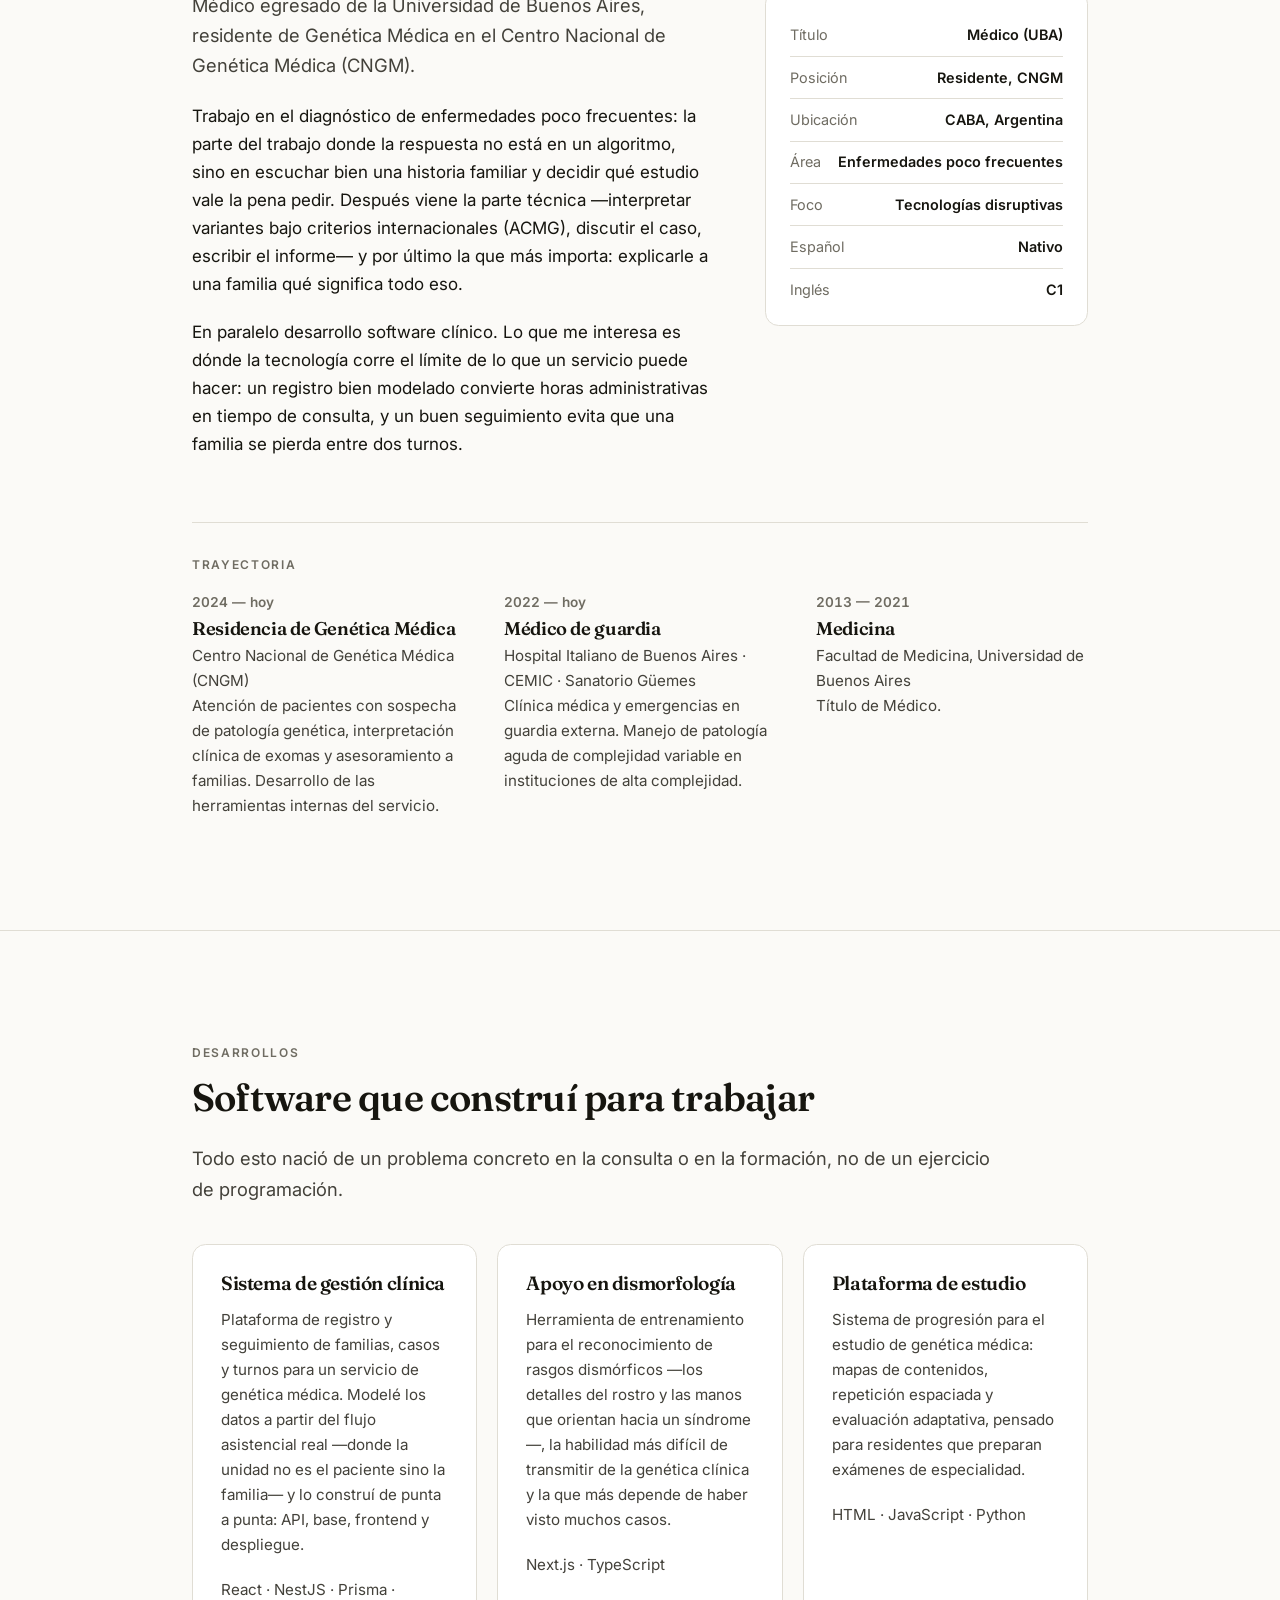
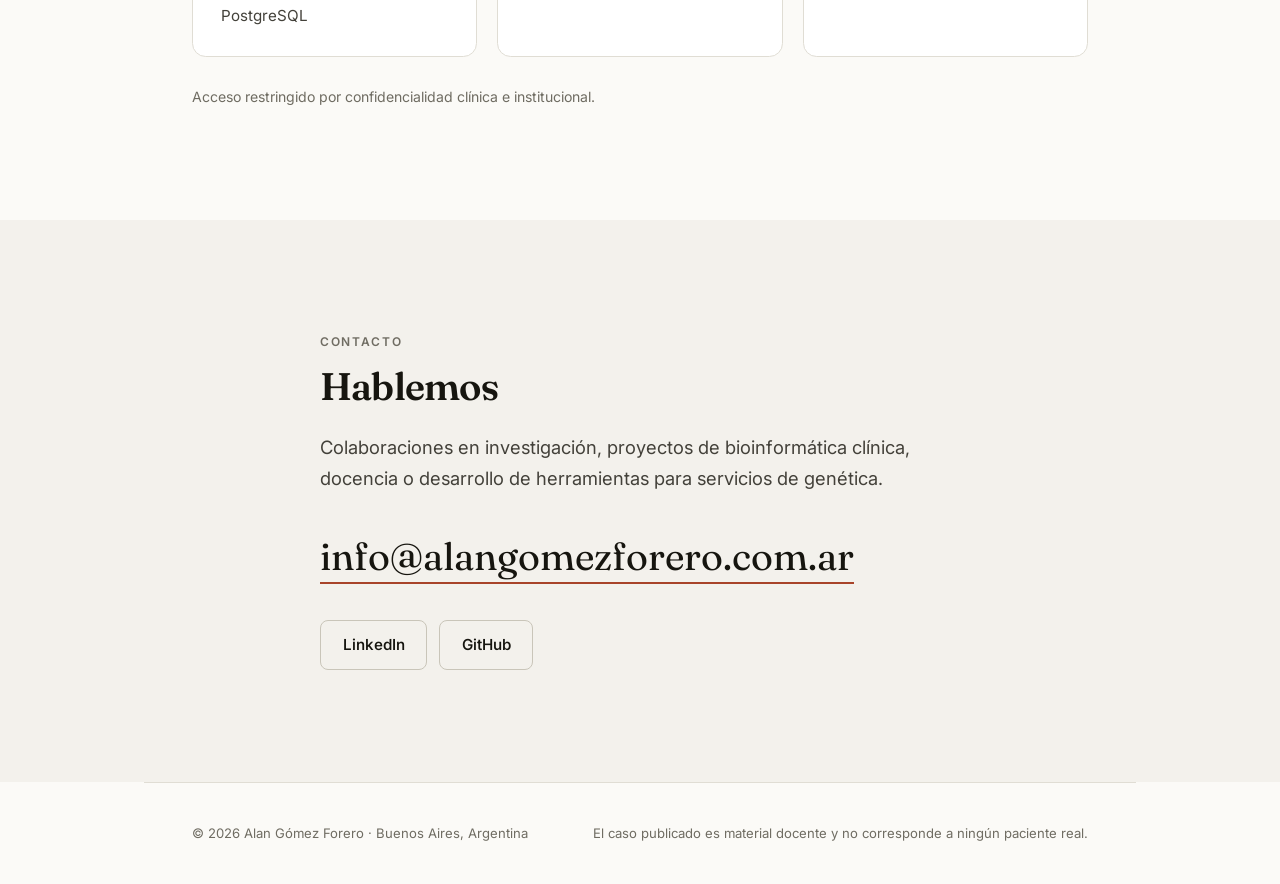
==== commit 41315a14: "Hebra de tinta en el margen de la home Suma la doble hebra del paisaje del genoma, de pie en el marg" ====
--- a/index.html
+++ b/index.html
@@ -37,6 +37,7 @@
         href="https://fonts.googleapis.com/css2?family=Fraunces:opsz,wght@9..144,500;9..144,600&family=Inter:wght@400;500;600&display=swap"
         rel="stylesheet">
     <link rel="stylesheet" href="styles.css">
+    <link rel="stylesheet" href="helice.css">
 
     <script type="application/ld+json">
     {
@@ -543,7 +544,15 @@
         <span>El caso publicado es material docente y no corresponde a ningún paciente real.</span>
     </footer>
 
+    <!-- Hebra de tinta: fija en el margen derecho, la recorre el scroll; el sello lleva al paisaje.
+         Va al final para que, al tabular, el sello no aparezca antes que el menú. -->
+    <div class="helix" id="helix">
+        <canvas aria-hidden="true"></canvas>
+        <a class="helix__seal" href="genoma/" title="Recorrer el paisaje del genoma">ADN</a>
+    </div>
+
     <script src="pedigree.js" defer></script>
+    <script src="helice.js" defer></script>
     <script>
         // Tema: alterna y recuerda la elección
         (function () {
--- a/styles.css
+++ b/styles.css
@@ -152,8 +152,10 @@
 .wrap--narrow { max-width: 46rem; }
 
 /* Para piezas que salen del ancho del texto (el tablero del caso, la captura del
-   genoma). Con los mismos márgenes laterales: en pantallas chicas no cambia nada. */
-.wrap--wide { max-width: 74rem; }
+   genoma). Con los mismos márgenes laterales: en pantallas chicas no cambia nada.
+   Salen 3rem por lado, lo justo para terminar donde empieza la hebra de tinta
+   del margen (helice.css): si se ensancha, se le montan encima. */
+.wrap--wide { max-width: 68rem; }
 
 .section { padding-block: clamp(4rem, 10vw, 7rem); }
 .section + .section { border-top: 1px solid var(--rule); }
--- a/helice.css
+++ b/helice.css
@@ -0,0 +1,65 @@
+/* ============================================================
+   Hebra de tinta — fija en el margen derecho de la home.
+   Solo aparece donde el margen alcanza: 62rem de contenido y al
+   menos unos 150px de cada lado.
+   ============================================================ */
+
+/* azul de las proteínas, el mismo del paisaje */
+:root { --g-protein: #3d5a8c; }
+
+@media (prefers-color-scheme: dark) {
+    :root:not([data-theme="light"]) { --g-protein: #93a9d8; }
+}
+
+:root[data-theme="dark"] { --g-protein: #93a9d8; }
+
+.helix { display: none; }
+
+@media (min-width: 81rem) {
+    .helix {
+        display: block;
+        position: fixed;
+        z-index: 1;
+        top: 4rem;
+        right: 0;
+        bottom: 0;
+        width: calc((100% - 62rem) / 2);
+        pointer-events: none;
+    }
+}
+
+/* la hebra entra y sale esfumada, como el rollo, y se apaga antes del rótulo */
+.helix canvas {
+    display: block;
+    -webkit-mask-image: linear-gradient(to bottom, transparent, #000 12%, #000 72%, transparent 88%);
+    mask-image: linear-gradient(to bottom, transparent, #000 12%, #000 72%, transparent 88%);
+}
+
+/* el sello de la obra, como en un rollo pintado: lleva al paisaje */
+.helix__seal {
+    position: absolute;
+    left: 45%;
+    bottom: 1.5rem;
+    display: grid;
+    place-items: center;
+    width: 2.4rem;
+    height: 2.4rem;
+    transform: translateX(-50%) rotate(-3deg);
+    border-radius: 3px;
+    background: var(--accent);
+    /* el filete claro de adentro, como el borde tallado del sello */
+    box-shadow: inset 0 0 0 3px var(--accent), inset 0 0 0 4px var(--paper);
+    color: var(--paper);
+    font-family: var(--font-display);
+    font-size: .78rem;
+    font-weight: 600;
+    letter-spacing: .04em;
+    text-decoration: none;
+    pointer-events: auto;
+    transition: transform .2s ease;
+}
+
+.helix__seal:hover {
+    color: var(--paper);
+    transform: translateX(-50%) rotate(0deg) scale(1.06);
+}
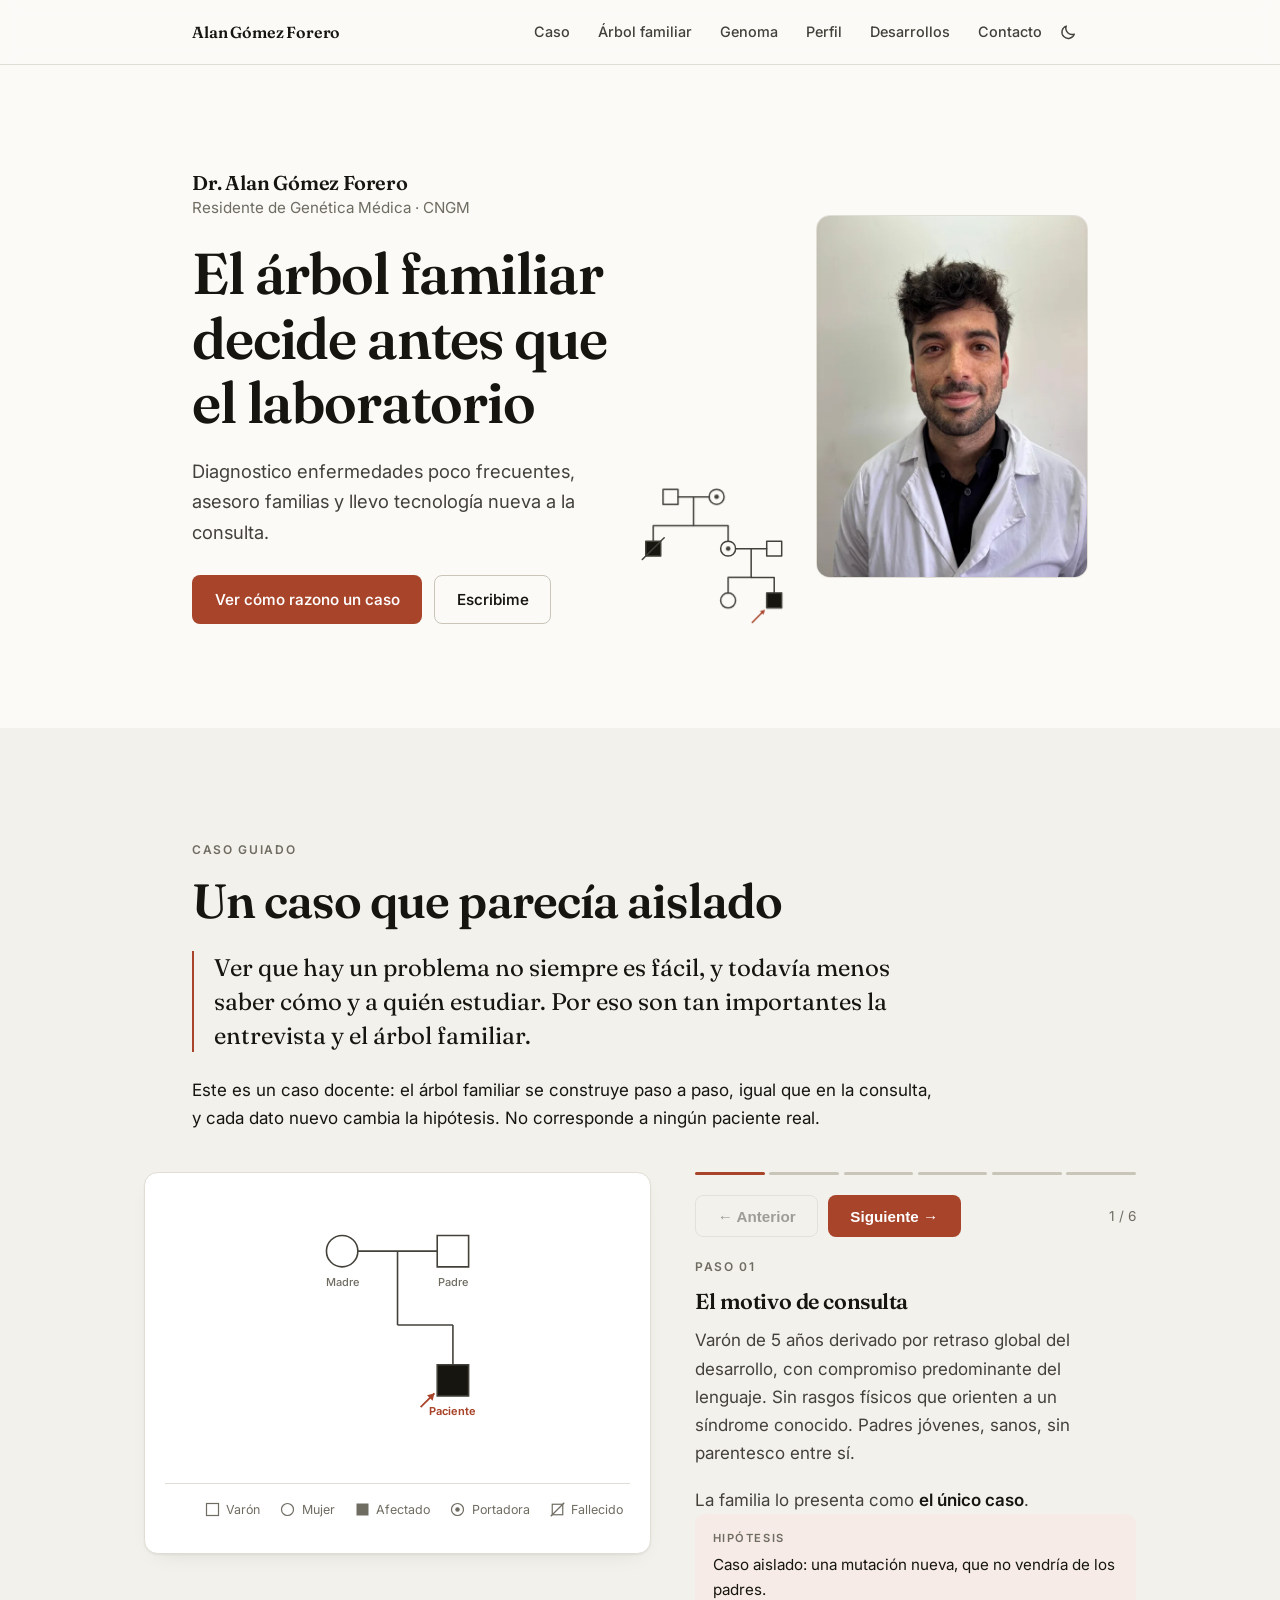
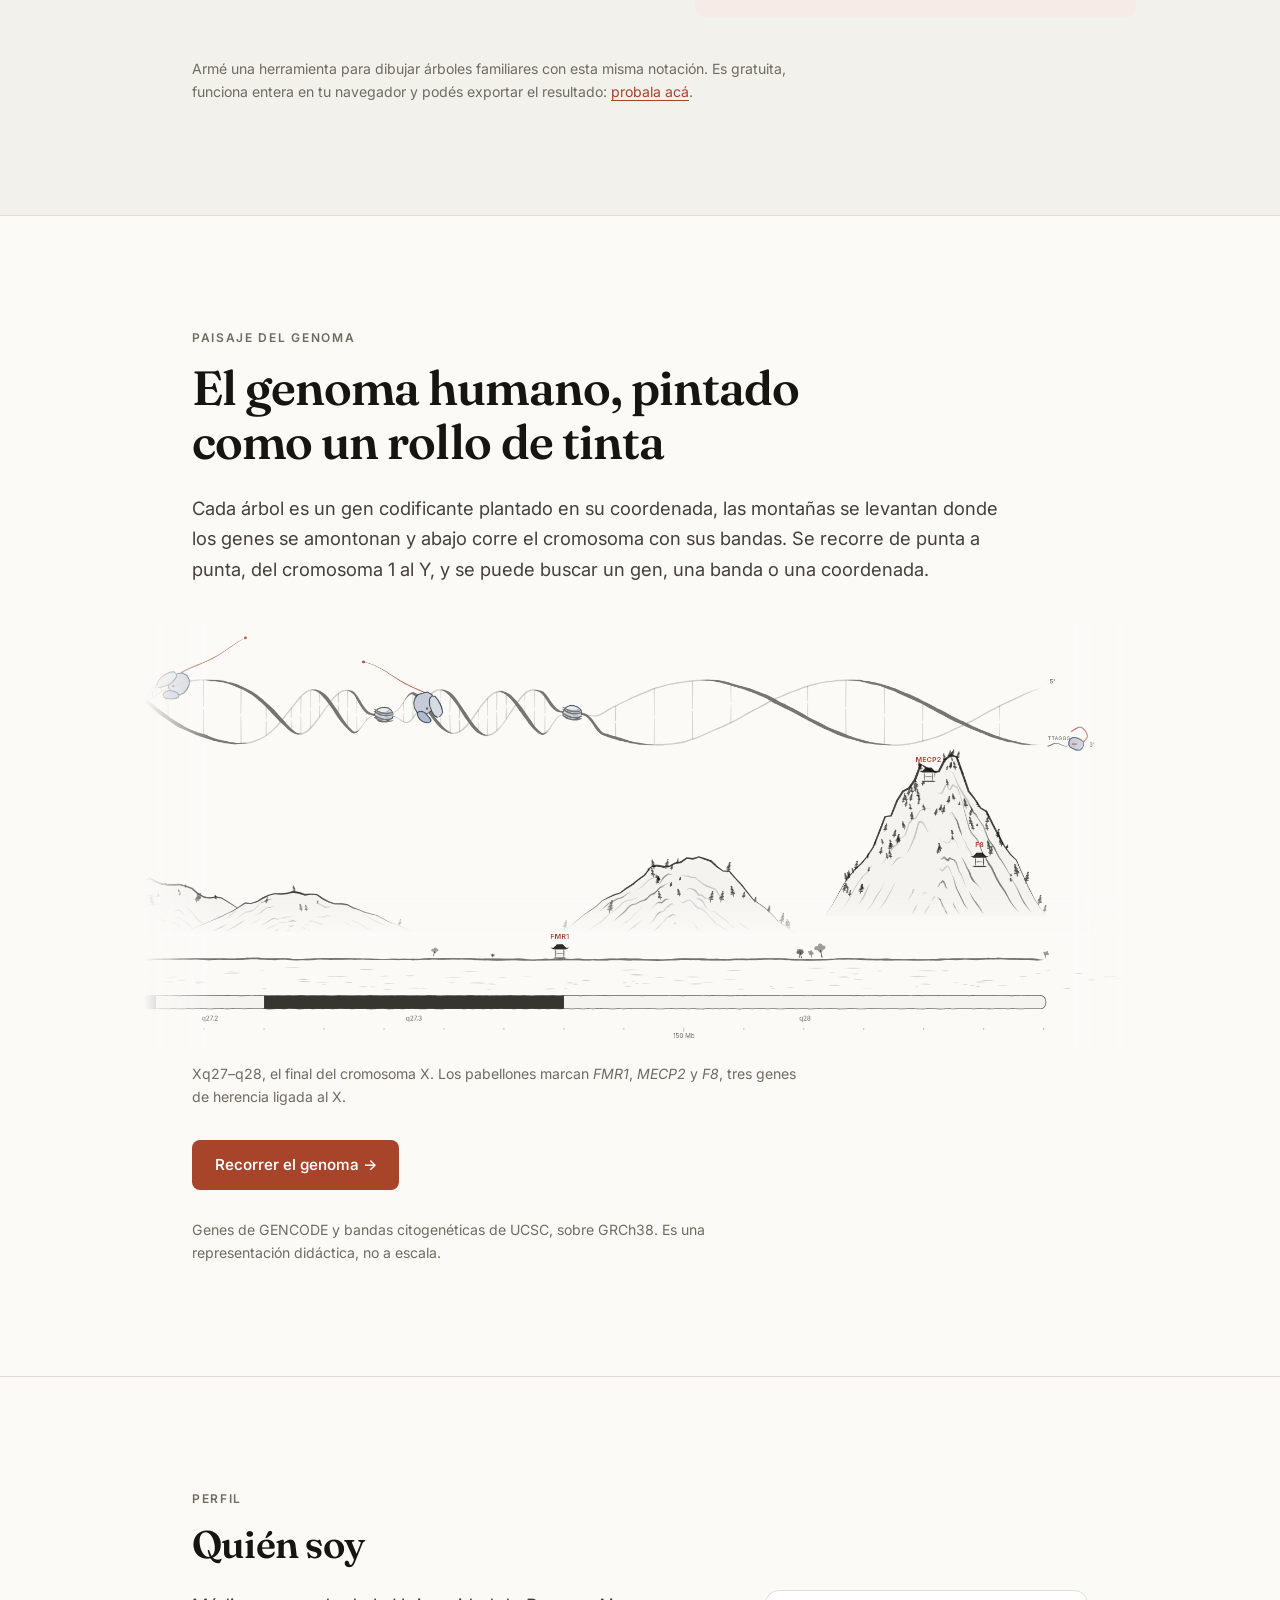
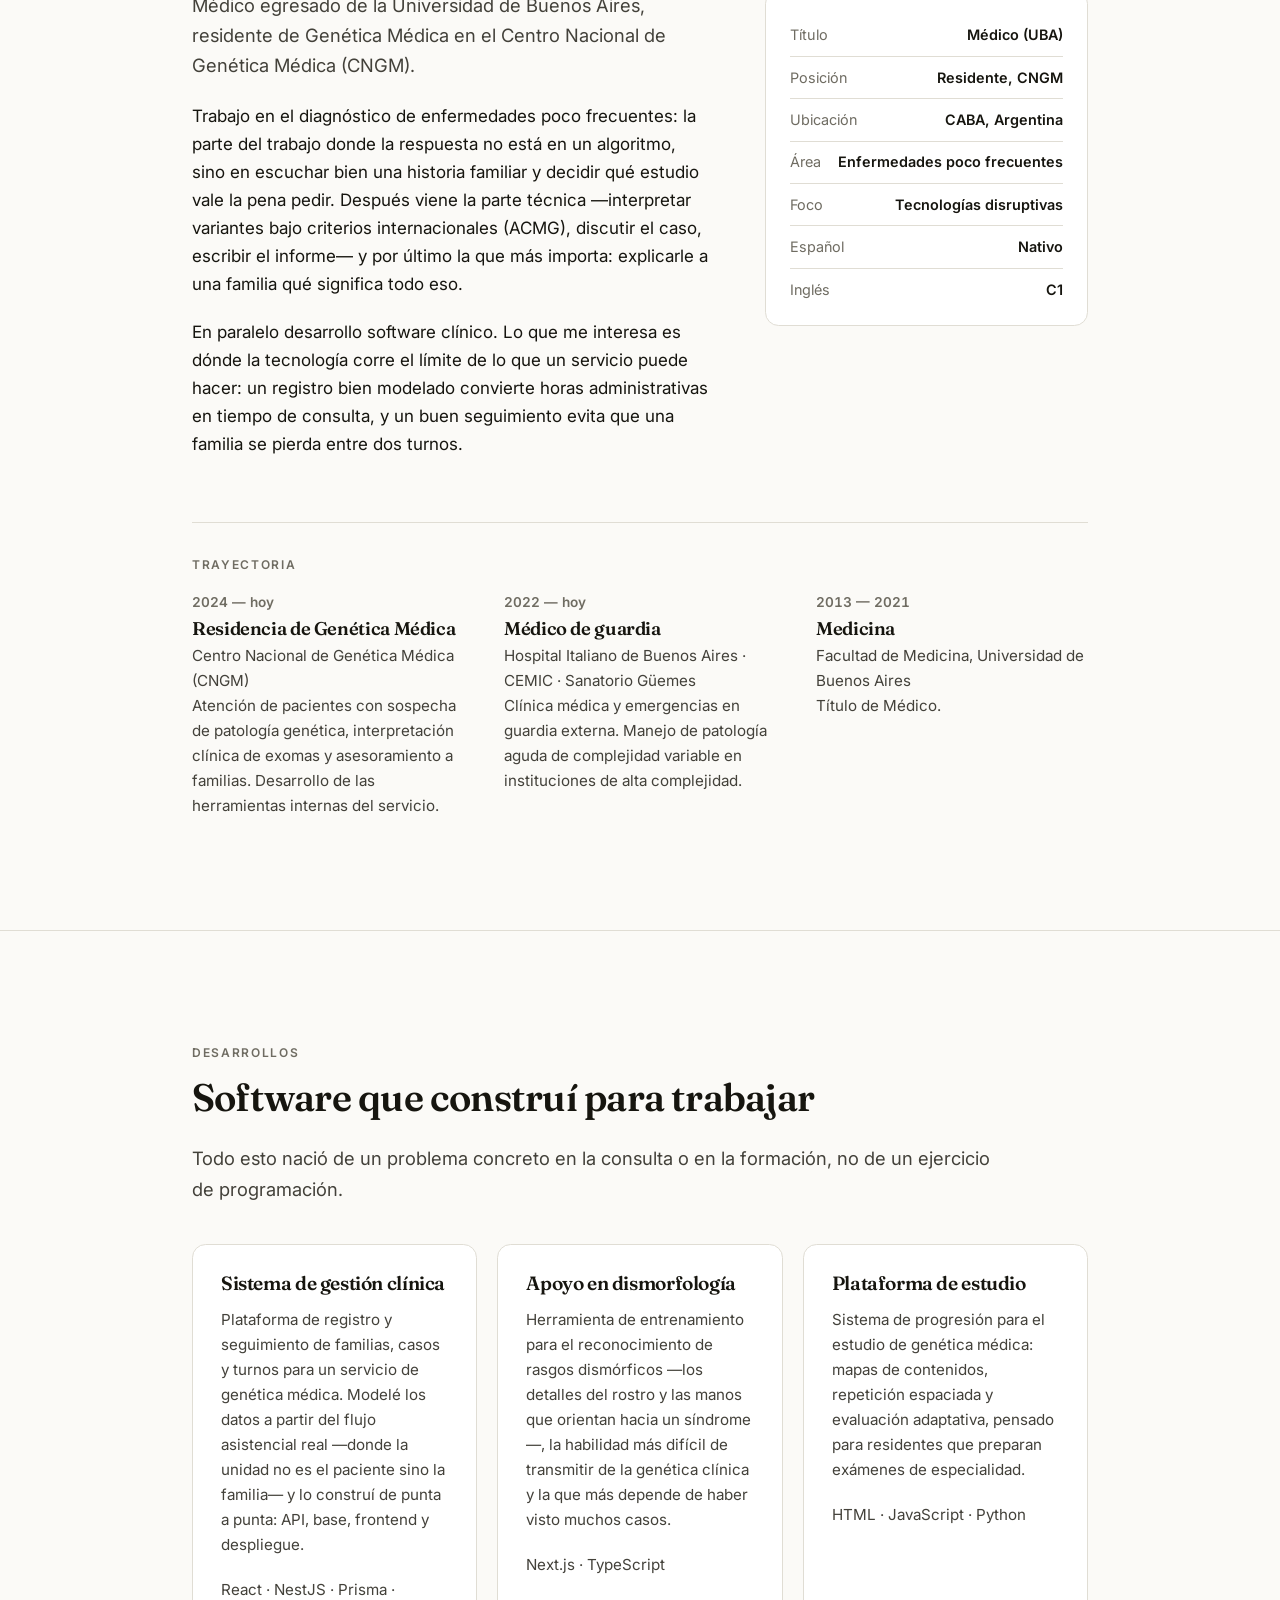
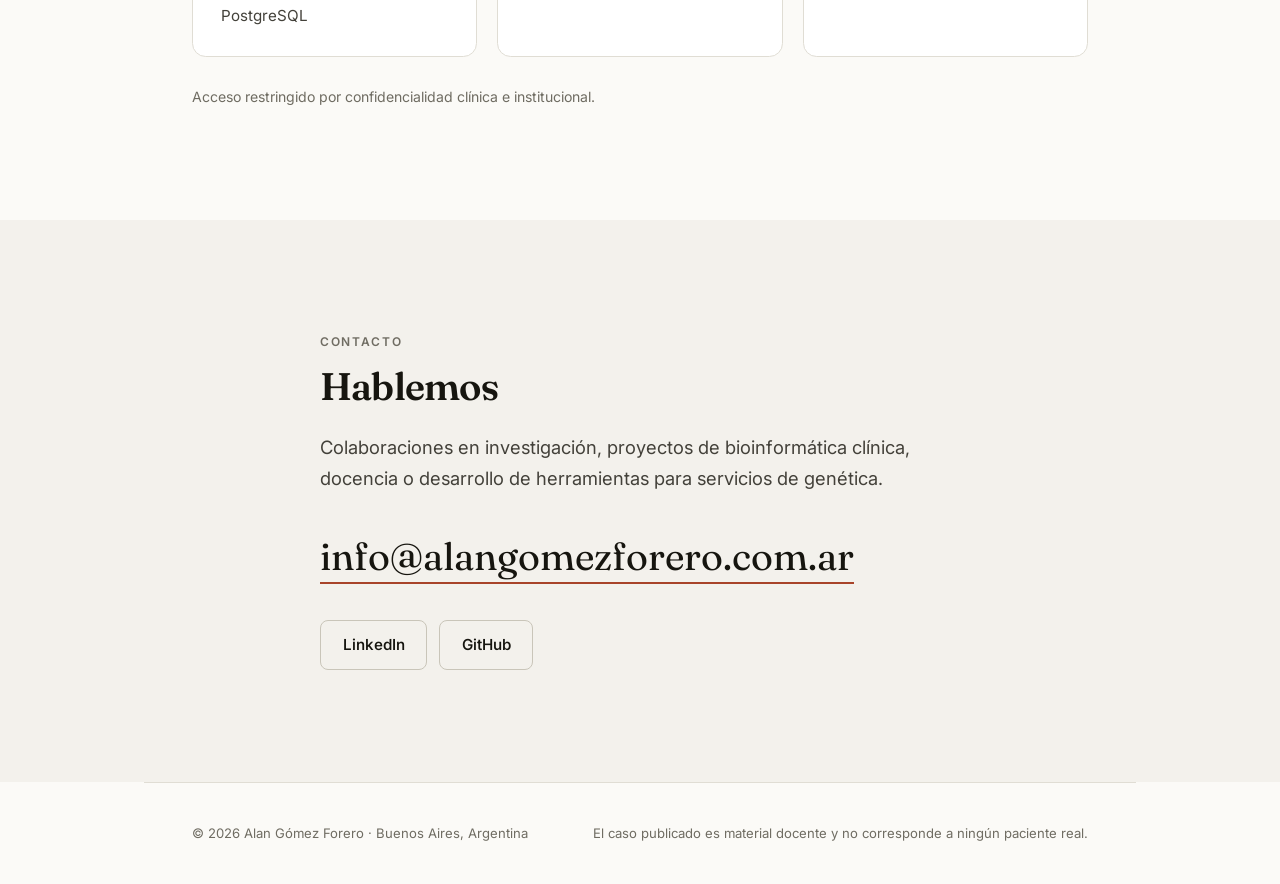
==== commit 12e6876f: "Movimiento: árbol que se dibuja en el inicio, transición entre páginas y aparición al bajar - Tokens" ====
--- a/index.html
+++ b/index.html
@@ -136,7 +136,7 @@
         <header class="hero">
             <div class="wrap">
                 <div class="hero__grid">
-                    <div>
+                    <div class="hero__text">
                         <p class="hero__byline">
                             <span class="hero__name">Dr. Alan Gómez Forero</span>
                             <span class="hero__role">Residente de Genética Médica · CNGM</span>
@@ -151,6 +151,39 @@
                             <a class="btn btn--ghost" href="#contacto">Escribime</a>
                         </div>
                     </div>
+                    <!-- La familia del caso en miniatura. Se dibuja sola en el orden de los
+                         pasos: el motivo de consulta, la hermana, la pregunta hacia arriba que
+                         encuentra al tío, las portadoras y al final la flecha del paciente.
+                         Cada trazo arranca donde lo dejó el anterior; --d es cuándo empieza y
+                         --t cuánto tarda. Sin animación se ve entero. -->
+                    <svg class="hero__tree" viewBox="17 13 250 239" aria-hidden="true" focusable="false">
+                        <!-- motivo de consulta: los padres y el paciente -->
+                        <path class="tr" pathLength="1" style="--d:.2s" d="M170 107a13 13 0 1 1 0 26a13 13 0 1 1 0-26" />
+                        <path class="tr" pathLength="1" style="--d:.3s" d="M237 120v-13h26v26h-26z" />
+                        <path class="tr" pathLength="1" style="--d:.55s;--t:.25s" d="M183 120H237" />
+                        <path class="tr" pathLength="1" style="--d:.75s;--t:.35s" d="M210 120V170H250V197" />
+                        <rect class="tf" style="--d:1.2s" x="237" y="197" width="26" height="26" />
+                        <path class="tr" pathLength="1" style="--d:.95s" d="M250 197h13v26h-26v-26z" />
+                        <!-- la hermana -->
+                        <path class="tr" pathLength="1" style="--d:1.15s;--t:.3s" d="M210 170H170V197" />
+                        <path class="tr" pathLength="1" style="--d:1.35s" d="M170 197a13 13 0 1 1 0 26a13 13 0 1 1 0-26" />
+                        <!-- la pregunta por la rama materna: los abuelos y el tío -->
+                        <path class="tr" pathLength="1" style="--d:1.65s;--t:.45s" d="M170 107V80H110V30" />
+                        <path class="tr" pathLength="1" style="--d:2s;--t:.2s" d="M83 30H137" />
+                        <path class="tr" pathLength="1" style="--d:2.05s" d="M83 30v13h-26v-26h26z" />
+                        <path class="tr" pathLength="1" style="--d:2.05s" d="M137 30a13 13 0 1 1 26 0a13 13 0 1 1-26 0" />
+                        <path class="tr" pathLength="1" style="--d:2.1s;--t:.35s" d="M110 80H40V107" />
+                        <rect class="tf" style="--d:2.65s" x="27" y="107" width="26" height="26" />
+                        <path class="tr" pathLength="1" style="--d:2.4s" d="M40 107h13v26h-26v-26z" />
+                        <path class="tr" pathLength="1" style="--d:2.75s;--t:.25s" d="M21 139L59 101" />
+                        <!-- el patrón: abuela y madre, portadoras obligadas -->
+                        <circle class="tc" style="--d:3s" cx="150" cy="30" r="4" />
+                        <circle class="tc" style="--d:3.1s" cx="170" cy="120" r="4" />
+                        <!-- el paciente que consulta -->
+                        <path class="tr tr--proband" pathLength="1" style="--d:3.35s;--t:.3s" d="M212 248L228.3 231.7" />
+                        <path class="tf tf--proband" style="--d:3.55s;--t:.2s" d="M234 226L231.5 234.8L225.2 228.5z" />
+                    </svg>
+
                     <img class="hero__portrait" src="retrato.webp" width="600" height="800"
                         alt="Retrato de Alan Gómez Forero">
                 </div>
--- a/styles.css
+++ b/styles.css
@@ -34,6 +34,17 @@
 
     --measure: 68ch;
     --gutter: clamp(1.25rem, 5vw, 3rem);
+
+    /* Movimiento: tres duraciones y dos curvas para todo el sitio.
+       La de salida arranca rápido y se asienta despacio: es la de lo que
+       aparece o responde a un gesto. La de ida y vuelta acelera y frena
+       parejo: es la de lo que se traslada, como el encuadre del caso
+       (pedigree.js lee --dur-slow; va en ms). */
+    --ease-out: cubic-bezier(.22, 1, .36, 1);
+    --ease-in-out: cubic-bezier(.45, 0, .55, 1);
+    --dur-quick: 150ms;   /* respuesta a un gesto: hover, foco */
+    --dur-base: 300ms;    /* cambio de estado, cambio de página */
+    --dur-slow: 500ms;    /* algo que entra o se revela */
 }
 
 /* ---------- Tokens: tema oscuro por preferencia del sistema ---------- */
@@ -131,15 +142,31 @@
 /* Sin transiciones en vez de transiciones cortas: con duración, todo elemento
    transiciona cualquier propiedad (transition-property vale all por defecto) y
    lo que se mide justo después de cambiar una clase todavía no cambió.
-   Las animaciones corren una sola vez: infinitas y cortas, tiemblan. */
+   Las animaciones corren una sola vez: infinitas y cortas, tiemblan. Y sin
+   demora: con la demora intacta, lo que se dibuja por partes (el árbol del
+   inicio) quedaría invisible hasta que le toque. */
 @media (prefers-reduced-motion: reduce) {
     html { scroll-behavior: auto; }
     *, *::before, *::after {
         animation-duration: .01ms !important;
+        animation-delay: 0s !important;
         animation-iteration-count: 1 !important;
         transition: none !important;
     }
 }
+
+/* Cambio de página: entre la home y el paisaje la página se funde en vez de
+   cortar. Tiene que estar en las dos puntas, por eso va acá y no en la home.
+   Donde el navegador no lo sabe hacer (Firefox, por ahora) navega como siempre. */
+@media (prefers-reduced-motion: no-preference) {
+    @view-transition { navigation: auto; }
+}
+
+::view-transition-old(root) { animation: var(--dur-quick) var(--ease-out) both vt-out; }
+::view-transition-new(root) { animation: var(--dur-base) var(--ease-out) both vt-in; }
+
+@keyframes vt-out { to { opacity: 0; } }
+@keyframes vt-in { from { opacity: 0; translate: 0 .5rem; } }
 
 /* ---------- Layout ---------- */
 .wrap {
@@ -234,7 +261,7 @@
     background: transparent;
     color: var(--ink-soft);
     cursor: pointer;
-    transition: background .15s ease, color .15s ease;
+    transition: background var(--dur-quick) var(--ease-out), color var(--dur-quick) var(--ease-out);
 }
 
 .icon-btn:hover { background: var(--paper-sunken); color: var(--ink); }
@@ -291,11 +318,15 @@
 .hero { padding-block: clamp(3.5rem, 9vw, 6.5rem); }
 
 .hero__grid {
+    --hero-gap: clamp(2rem, 5vw, 4rem);
     display: grid;
     grid-template-columns: minmax(0, 1fr) auto;
-    gap: clamp(2rem, 5vw, 4rem);
+    grid-template-areas: "text portrait";
+    gap: var(--hero-gap);
     align-items: center;
 }
+
+.hero__text { grid-area: text; }
 
 .hero__byline {
     line-height: 1.4;
@@ -332,6 +363,7 @@
 /* La foto ya viene en 3:4, el mismo aspecto de la caja: no se recorta.
    Las esquinas son las de las tarjetas. */
 .hero__portrait {
+    grid-area: portrait;
     width: clamp(12rem, 24vw, 17rem);
     aspect-ratio: 3 / 4;
     object-fit: cover;
@@ -341,10 +373,74 @@
 }
 
 @media (max-width: 46rem) {
-    .hero__grid { grid-template-columns: 1fr; }
-    .hero__portrait { order: -1; width: 7.5rem; }
+    .hero__grid {
+        grid-template-columns: auto minmax(0, 1fr);
+        grid-template-areas: "portrait tree" "text text";
+    }
+    .hero__portrait { width: 7.5rem; }
     .hero__sub { max-width: none; }
 }
+
+/* ---------- Árbol del inicio ---------- */
+/* Va donde hay lugar libre: en pantalla ancha, en la franja entre el texto y
+   la foto, a la altura del subtítulo y los botones (desde 62rem el texto ya
+   no cambia de ancho y la franja mide siempre lo mismo); en el celular, al
+   lado de la foto. En el medio no entra sin pisar el texto, y no está. */
+.hero__tree { display: none; }
+
+@media (min-width: 62rem) {
+    .hero__tree {
+        display: block;
+        grid-area: text;
+        justify-self: end;
+        align-self: end;
+        width: 9rem;
+        translate: calc(var(--hero-gap) / 2) 0;
+    }
+}
+
+@media (max-width: 46rem) {
+    .hero__tree {
+        display: block;
+        grid-area: tree;
+        justify-self: center;
+        width: min(9rem, 100%);
+    }
+}
+
+/* Los trazos: pathLength="1" en cada uno, así un mismo guion de largo 1 lo
+   cubre entero y correrlo de 1 a 0 lo dibuja de punta a punta. El grosor
+   está pensado para el ancho de 9rem: ahí da el 1,5px de los trazos del caso. */
+.hero__tree .tr {
+    fill: none;
+    stroke: var(--ped-line);
+    stroke-width: 2.6;
+    stroke-linecap: round;
+    stroke-linejoin: round;
+    stroke-dasharray: 1;
+    animation: tree-draw var(--t, .4s) var(--ease-out) var(--d, 0s) both;
+}
+
+/* rellenos de los afectados */
+.hero__tree .tf {
+    fill: var(--ped-fill);
+    animation: tree-ink var(--t, .3s) var(--ease-out) var(--d, 0s) both;
+}
+
+/* puntos de las portadoras */
+.hero__tree .tc {
+    fill: var(--ped-line);
+    transform-box: fill-box;
+    transform-origin: center;
+    animation: tree-dot var(--t, .35s) var(--ease-out) var(--d, 0s) both;
+}
+
+.hero__tree .tr--proband { stroke: var(--accent); }
+.hero__tree .tf--proband { fill: var(--accent); }
+
+@keyframes tree-draw { from { stroke-dashoffset: 1; } to { stroke-dashoffset: 0; } }
+@keyframes tree-ink { from { opacity: 0; } }
+@keyframes tree-dot { from { opacity: 0; scale: 0; } }
 
 .btn-row { display: flex; flex-wrap: wrap; gap: .75rem; }
 
@@ -359,7 +455,8 @@
     text-decoration: none;
     border: 1px solid transparent;
     cursor: pointer;
-    transition: background .15s ease, border-color .15s ease, color .15s ease;
+    transition: background var(--dur-quick) var(--ease-out), border-color var(--dur-quick) var(--ease-out),
+        color var(--dur-quick) var(--ease-out);
 }
 
 .btn--primary { background: var(--accent); color: #fff; }
@@ -436,7 +533,7 @@
     flex: 1;
     background: var(--rule-strong);
     border-radius: 2px;
-    transition: background .3s ease;
+    transition: background var(--dur-base) var(--ease-out);
 }
 
 .case__progress li.is-done { background: var(--accent); }
@@ -544,7 +641,7 @@
 /* Aparición progresiva */
 .ped-node, .ped-line, .ped-carrier, .ped-proband-arrow, .ped-proband-arrow-head {
     opacity: 0;
-    transition: opacity .45s ease;
+    transition: opacity var(--dur-slow) var(--ease-out);
 }
 
 .ped-node.is-visible,
@@ -562,7 +659,7 @@
     stroke-width: 2;
     vector-effect: non-scaling-stroke;
     opacity: 0;
-    transition: opacity .45s ease;
+    transition: opacity var(--dur-slow) var(--ease-out);
 }
 
 .ped-highlight.is-visible { opacity: 1; }
@@ -747,7 +844,40 @@
     padding: .55rem 1rem;
     border-radius: .4rem;
     text-decoration: none;
-    transition: top .15s ease;
+    transition: top var(--dur-quick) var(--ease-out);
 }
 
 .skip-link:focus { top: .5rem; color: #fff; }
+
+/* ---------- Aparición al bajar ---------- */
+/* Lo que está más abajo sube y se aclara al entrar en pantalla. Lo maneja el
+   scroll, no un reloj: termina cuando el elemento ya subió un quinto de la
+   pantalla, todo lo que quedó arriba está entero y un enlace a #perfil llega
+   con la sección completa. Sin soporte (Firefox, por ahora), con movimiento
+   reducido o al imprimir, todo está quieto desde el principio.
+   El tablero del caso queda afuera: el JS lo mide. */
+@supports (animation-timeline: view()) {
+    @media screen and (prefers-reduced-motion: no-preference) {
+        .section__label,
+        .section__title,
+        .lead,
+        .case__thesis,
+        .genome__view,
+        .facts,
+        .cv__item,
+        .card {
+            animation: rise var(--ease-out) both;
+            animation-timeline: view();   /* después del atajo: animation lo resetea */
+            animation-range: cover 0% cover 20%;
+        }
+
+        /* las piezas de una misma fila, escalonadas */
+        .cv__item + .cv__item,
+        .card + .card { animation-range: cover 3% cover 23%; }
+
+        .cv__item + .cv__item + .cv__item,
+        .card + .card + .card { animation-range: cover 6% cover 26%; }
+    }
+}
+
+@keyframes rise { from { opacity: 0; translate: 0 1.5rem; } }
--- a/helice.css
+++ b/helice.css
@@ -56,7 +56,7 @@
     letter-spacing: .04em;
     text-decoration: none;
     pointer-events: auto;
-    transition: transform .2s ease;
+    transition: transform var(--dur-quick) var(--ease-out);
 }
 
 .helix__seal:hover {
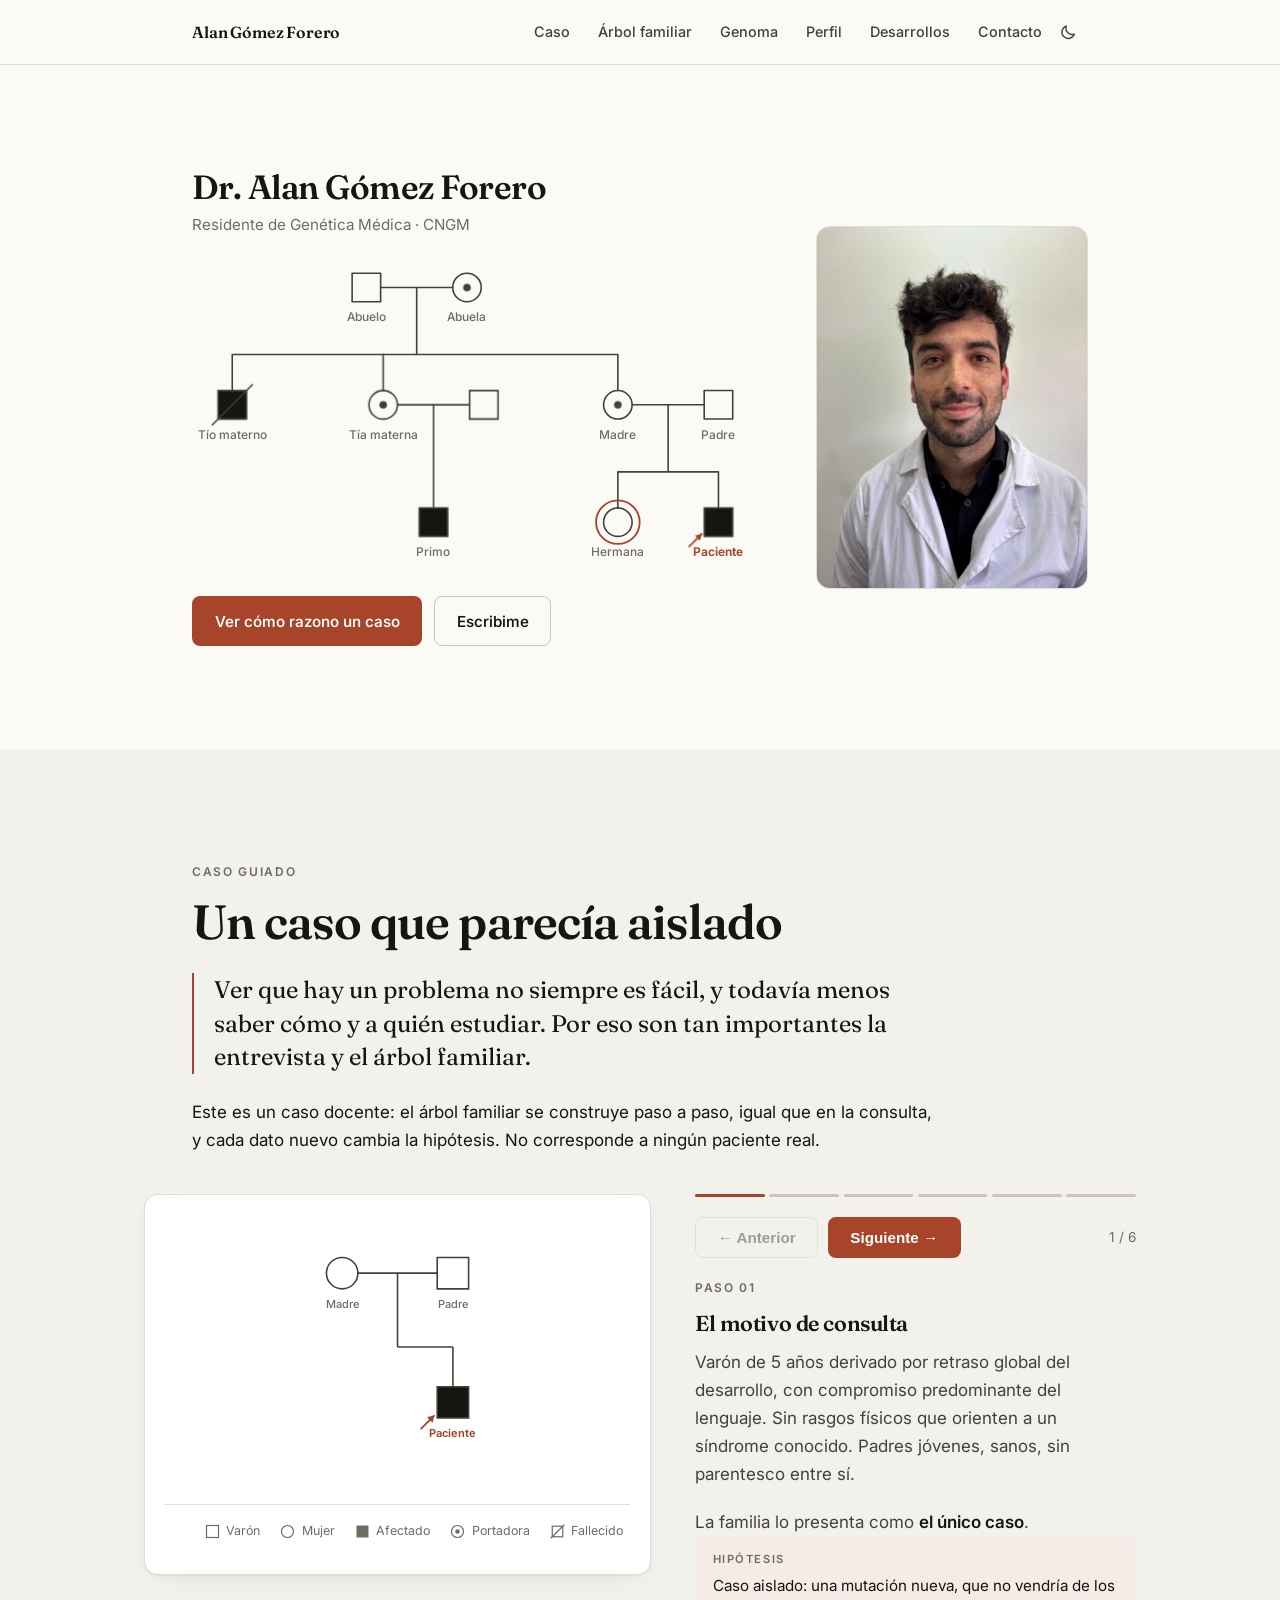
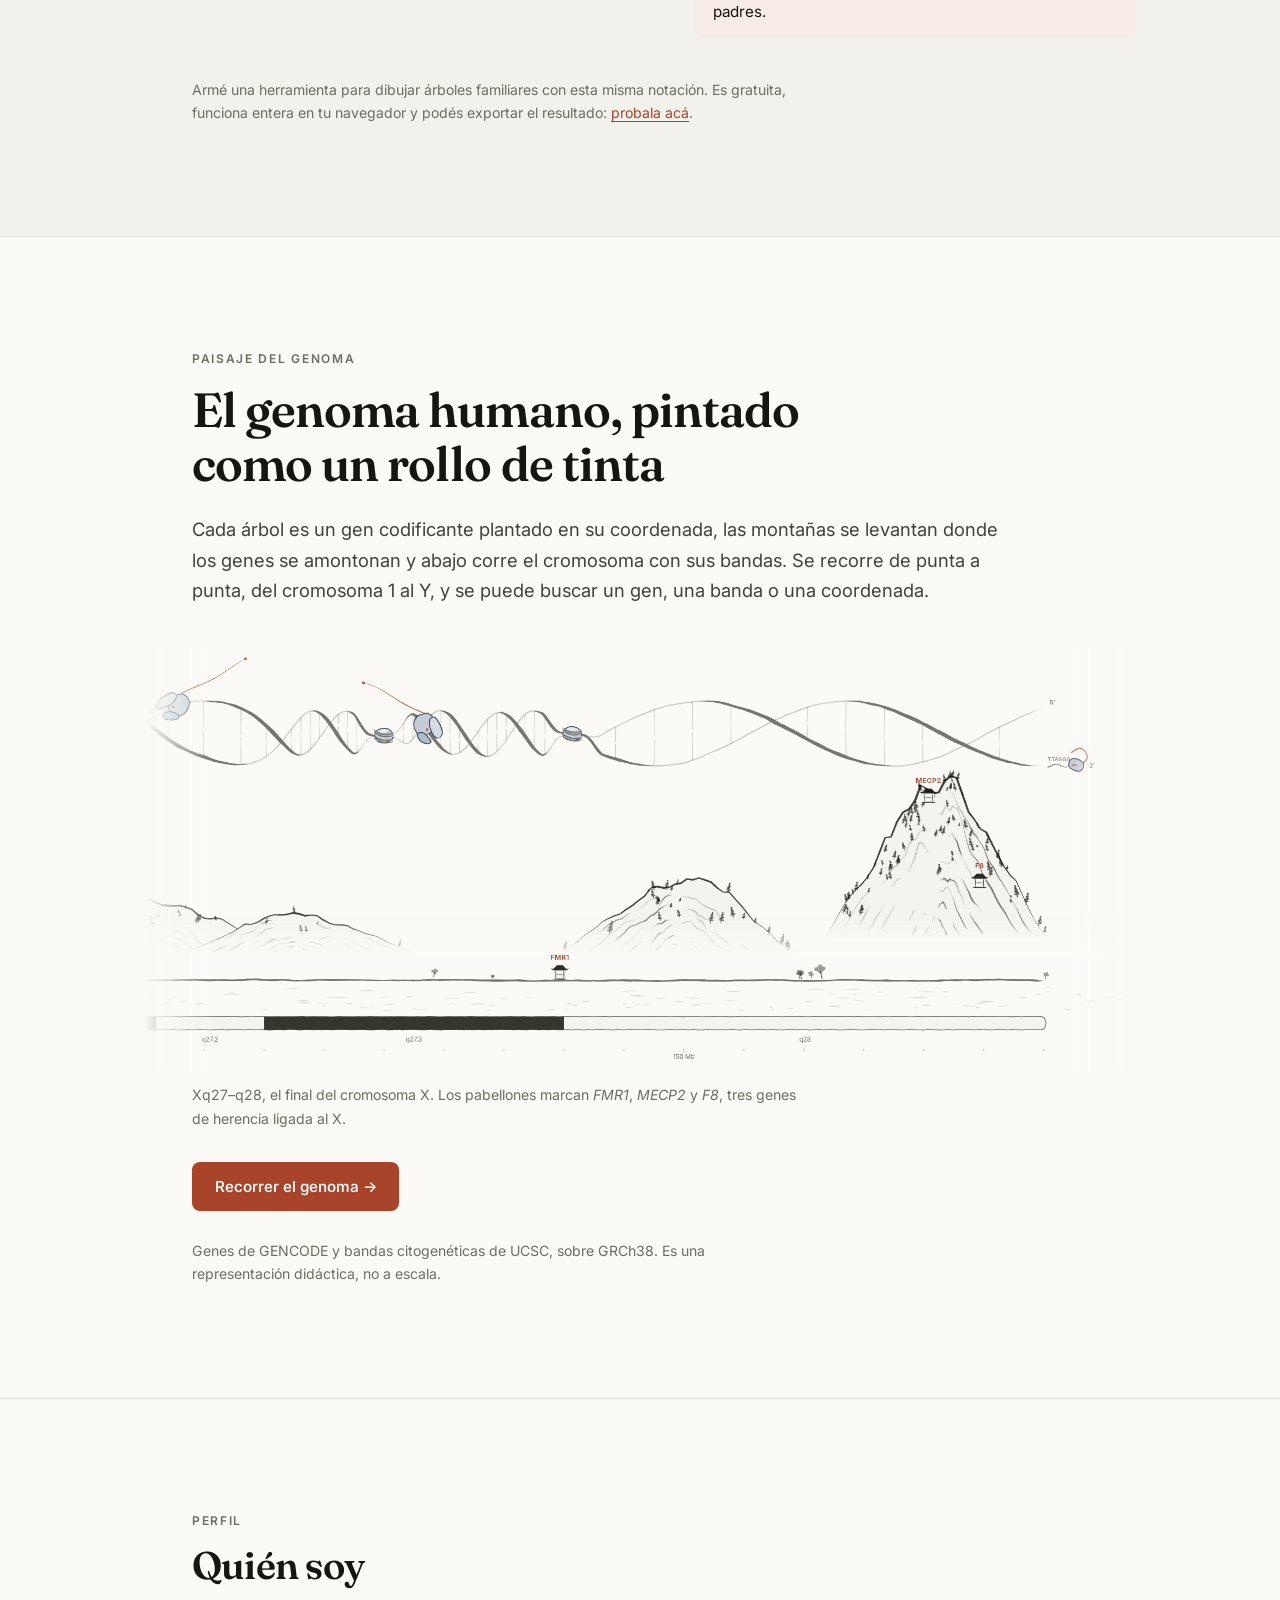
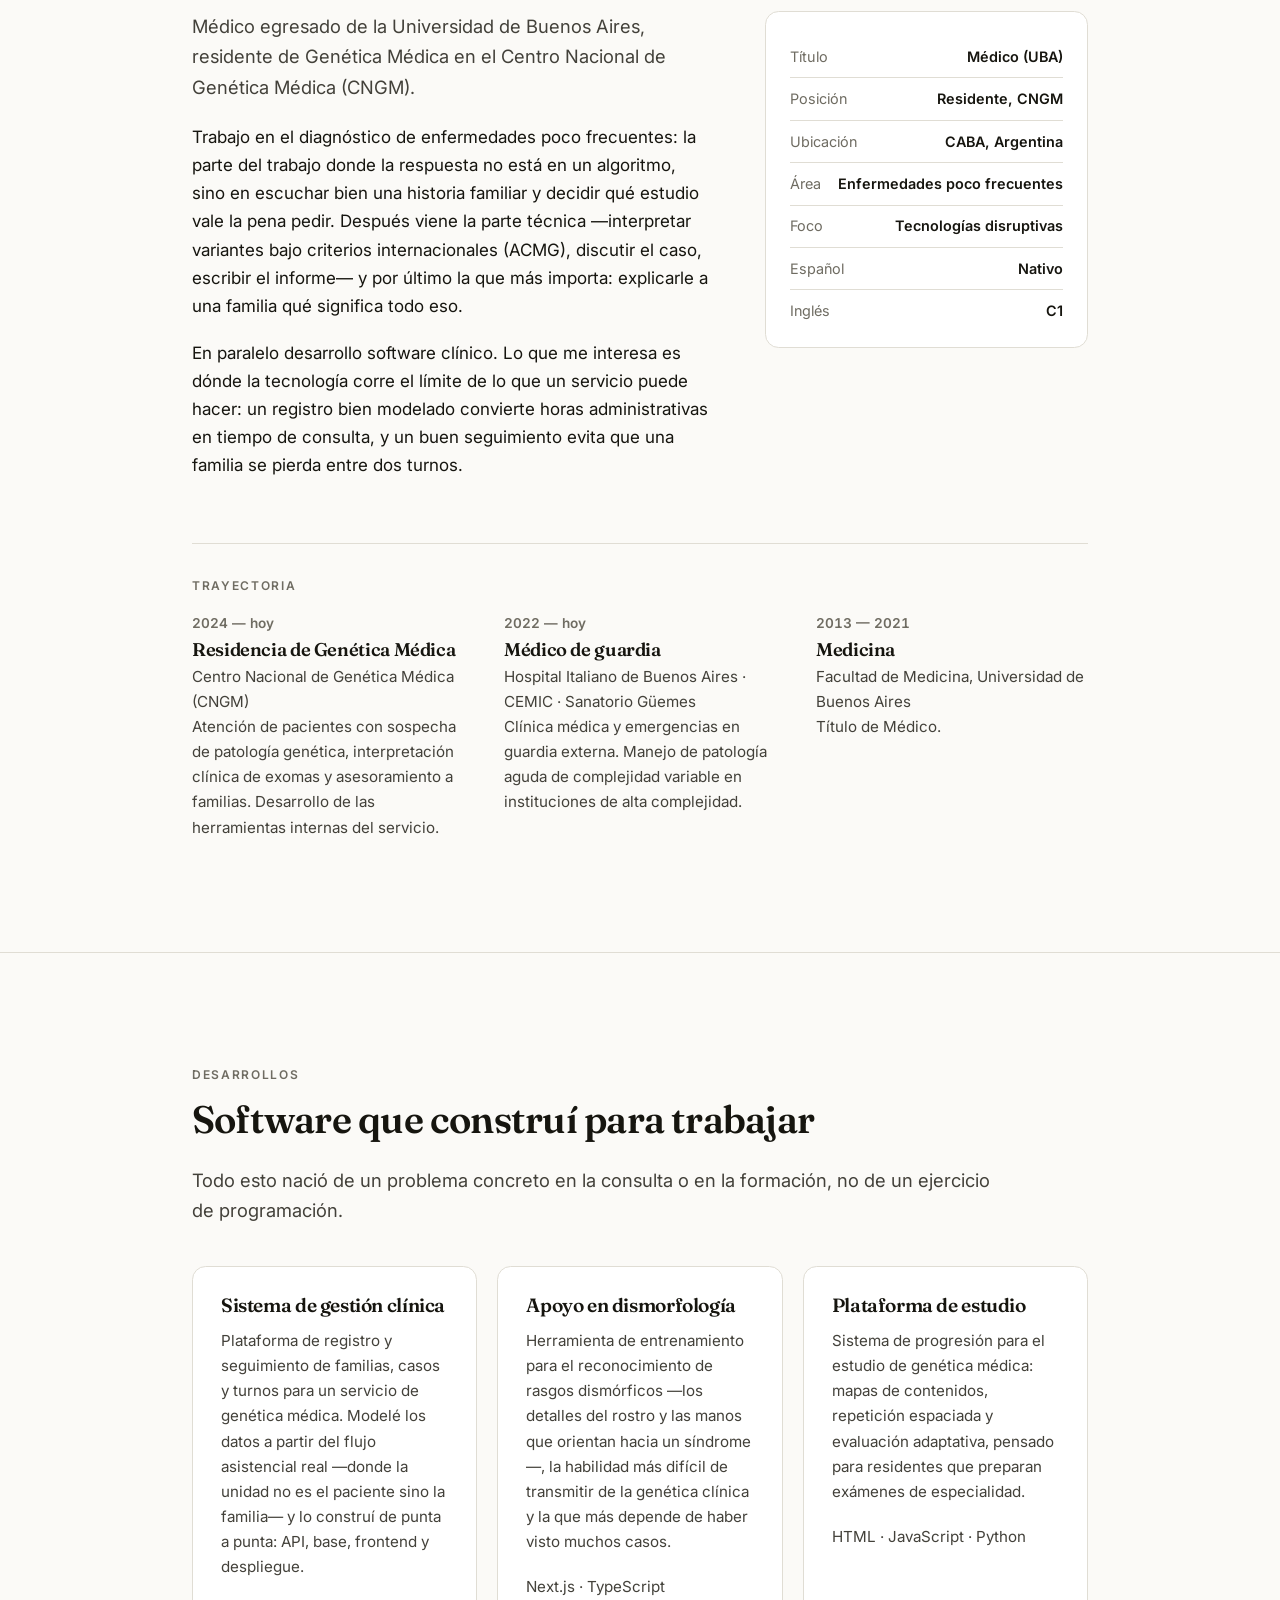
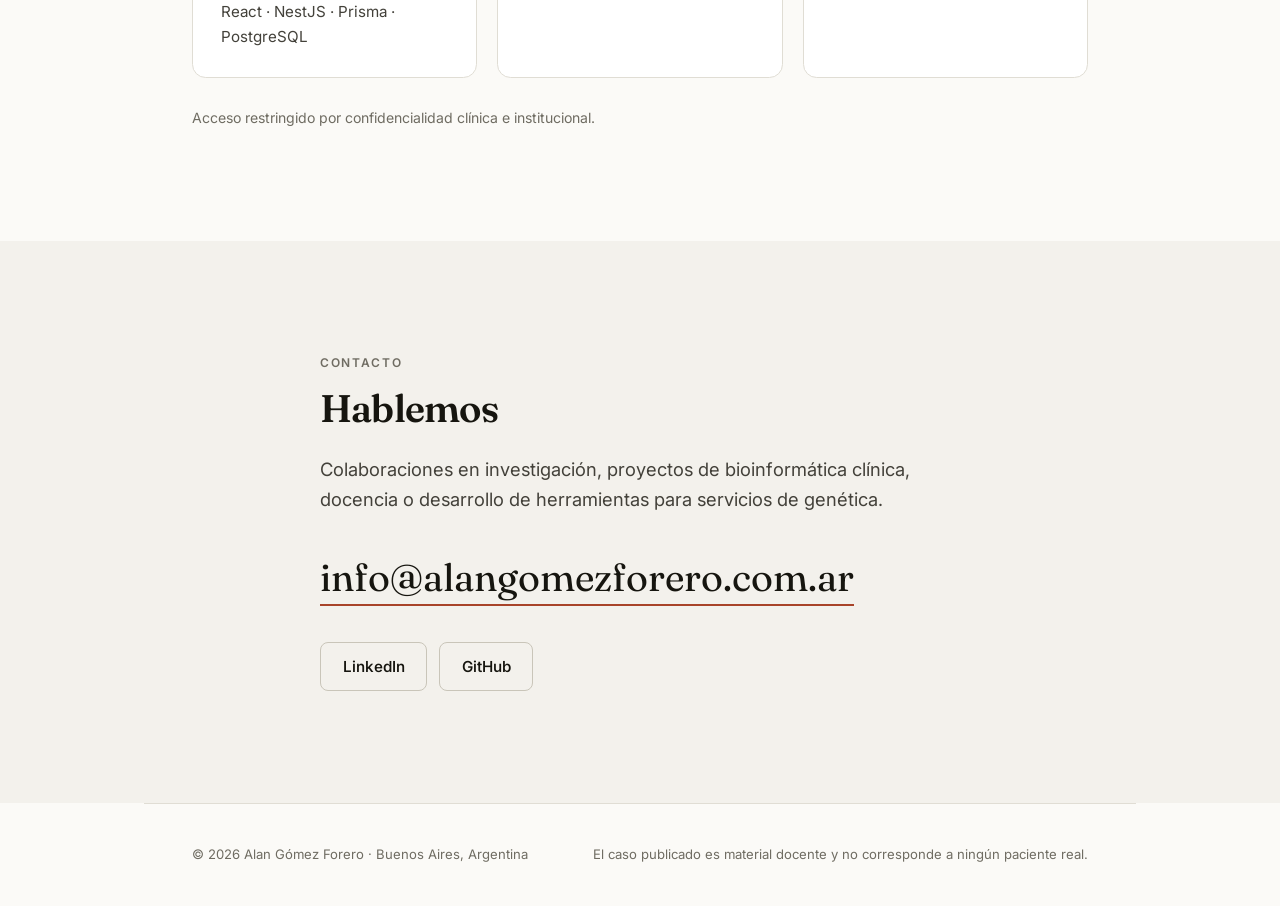
==== commit efcfd8fb: "Inicio: el árbol del caso como pieza principal - Sale el texto genérico del inicio; el nombre pasa a" ====
--- a/index.html
+++ b/index.html
@@ -136,53 +136,72 @@
         <header class="hero">
             <div class="wrap">
                 <div class="hero__grid">
-                    <div class="hero__text">
-                        <p class="hero__byline">
-                            <span class="hero__name">Dr. Alan Gómez Forero</span>
-                            <span class="hero__role">Residente de Genética Médica · CNGM</span>
-                        </p>
-                        <h1>El árbol familiar decide antes que el laboratorio</h1>
-                        <p class="hero__sub">
-                            Diagnostico enfermedades poco frecuentes, asesoro familias y llevo tecnología nueva
-                            a la consulta.
-                        </p>
-                        <div class="btn-row">
-                            <a class="btn btn--primary" href="#caso">Ver cómo razono un caso</a>
-                            <a class="btn btn--ghost" href="#contacto">Escribime</a>
-                        </div>
+                    <div class="hero__byline">
+                        <h1 class="hero__name">Dr. Alan Gómez Forero</h1>
+                        <p class="hero__role">Residente de Genética Médica · CNGM</p>
                     </div>
-                    <!-- La familia del caso en miniatura. Se dibuja sola en el orden de los
-                         pasos: el motivo de consulta, la hermana, la pregunta hacia arriba que
-                         encuentra al tío, las portadoras y al final la flecha del paciente.
-                         Cada trazo arranca donde lo dejó el anterior; --d es cuándo empieza y
-                         --t cuánto tarda. Sin animación se ve entero. -->
-                    <svg class="hero__tree" viewBox="17 13 250 239" aria-hidden="true" focusable="false">
-                        <!-- motivo de consulta: los padres y el paciente -->
-                        <path class="tr" pathLength="1" style="--d:.2s" d="M170 107a13 13 0 1 1 0 26a13 13 0 1 1 0-26" />
-                        <path class="tr" pathLength="1" style="--d:.3s" d="M237 120v-13h26v26h-26z" />
-                        <path class="tr" pathLength="1" style="--d:.55s;--t:.25s" d="M183 120H237" />
-                        <path class="tr" pathLength="1" style="--d:.75s;--t:.35s" d="M210 120V170H250V197" />
-                        <rect class="tf" style="--d:1.2s" x="237" y="197" width="26" height="26" />
-                        <path class="tr" pathLength="1" style="--d:.95s" d="M250 197h13v26h-26v-26z" />
-                        <!-- la hermana -->
-                        <path class="tr" pathLength="1" style="--d:1.15s;--t:.3s" d="M210 170H170V197" />
-                        <path class="tr" pathLength="1" style="--d:1.35s" d="M170 197a13 13 0 1 1 0 26a13 13 0 1 1 0-26" />
-                        <!-- la pregunta por la rama materna: los abuelos y el tío -->
-                        <path class="tr" pathLength="1" style="--d:1.65s;--t:.45s" d="M170 107V80H110V30" />
-                        <path class="tr" pathLength="1" style="--d:2s;--t:.2s" d="M83 30H137" />
-                        <path class="tr" pathLength="1" style="--d:2.05s" d="M83 30v13h-26v-26h26z" />
-                        <path class="tr" pathLength="1" style="--d:2.05s" d="M137 30a13 13 0 1 1 26 0a13 13 0 1 1-26 0" />
-                        <path class="tr" pathLength="1" style="--d:2.1s;--t:.35s" d="M110 80H40V107" />
-                        <rect class="tf" style="--d:2.65s" x="27" y="107" width="26" height="26" />
-                        <path class="tr" pathLength="1" style="--d:2.4s" d="M40 107h13v26h-26v-26z" />
-                        <path class="tr" pathLength="1" style="--d:2.75s;--t:.25s" d="M21 139L59 101" />
-                        <!-- el patrón: abuela y madre, portadoras obligadas -->
-                        <circle class="tc" style="--d:3s" cx="150" cy="30" r="4" />
-                        <circle class="tc" style="--d:3.1s" cx="170" cy="120" r="4" />
-                        <!-- el paciente que consulta -->
-                        <path class="tr tr--proband" pathLength="1" style="--d:3.35s;--t:.3s" d="M212 248L228.3 231.7" />
-                        <path class="tf tf--proband" style="--d:3.55s;--t:.2s" d="M234 226L231.5 234.8L225.2 228.5z" />
+
+                    <!-- La pieza principal: el árbol del caso guiado, que se dibuja solo en el
+                         orden de los pasos. Del motivo de consulta a la hermana, la pregunta por
+                         la rama materna que encuentra al tío y al primo, las portadoras, y al
+                         final el aro sobre la hermana, que es a quien hay que asesorar.
+                         Mismas coordenadas que pedigree.js. Cada trazo arranca donde lo dejó el
+                         anterior; --d es cuándo empieza y --t cuánto tarda. Sin animación se ve
+                         entero. -->
+                    <svg class="hero__tree" viewBox="92 48 668 352" role="img"
+                        aria-label="Árbol familiar del caso guiado. El paciente, su tío materno y su primo materno son varones afectados; la abuela, la tía y la madre son portadoras obligadas, y la hermana es a quien hay que asesorar.">
+                        <!-- 1. el motivo de consulta: los padres y el paciente -->
+                        <path class="tr" pathLength="1" style="--d:0.16s" d="M600 193a17 17 0 1 1 0 34a17 17 0 1 1 0 -34" />
+                        <path class="tr" pathLength="1" style="--d:0.24s" d="M703 210v-17h34v34h-34z" />
+                        <path class="tr" pathLength="1" style="--d:0.48s;--t:0.25s" d="M617 210H703" />
+                        <path class="tr" pathLength="1" style="--d:0.64s;--t:0.4s" d="M660 210V290H720V333" />
+                        <rect class="tf" style="--d:1.12s" x="703" y="333" width="34" height="34" />
+                        <path class="tr" pathLength="1" style="--d:0.88s" d="M720 333h17v34h-34v-34z" />
+                        <path class="tr tr--accent" pathLength="1" style="--d:1.2s;--t:0.3s" d="M685 379L700 364" />
+                        <path class="tf tf--accent" style="--d:1.4s;--t:0.2s" d="M700 364L692 366L698 372z" />
+                        <!-- 2. la hermana -->
+                        <path class="tr" pathLength="1" style="--d:1.6s;--t:0.3s" d="M660 290H600V333" />
+                        <path class="tr" pathLength="1" style="--d:1.8s" d="M600 333a17 17 0 1 1 0 34a17 17 0 1 1 0 -34" />
+                        <!-- 3. la pregunta por cada hermano de la madre: los abuelos y el tío -->
+                        <path class="tr" pathLength="1" style="--d:2.24s;--t:0.55s" d="M600 193V150H360V70" />
+                        <path class="tr" pathLength="1" style="--d:2.64s;--t:0.2s" d="M360 70H317" />
+                        <path class="tr" pathLength="1" style="--d:2.64s;--t:0.2s" d="M360 70H403" />
+                        <path class="tr" pathLength="1" style="--d:2.76s" d="M317 70v17h-34v-34h34z" />
+                        <path class="tr" pathLength="1" style="--d:2.76s" d="M403 70a17 17 0 1 1 34 0a17 17 0 1 1 -34 0" />
+                        <path class="tr" pathLength="1" style="--d:2.8s;--t:0.45s" d="M360 150H140V193" />
+                        <rect class="tf" style="--d:3.32s" x="123" y="193" width="34" height="34" />
+                        <path class="tr" pathLength="1" style="--d:3.12s" d="M140 193h17v34h-34v-34z" />
+                        <path class="tr" pathLength="1" style="--d:3.4s;--t:0.25s" d="M116 234L164 186" />
+                        <!-- 4. los primos -->
+                        <path class="tr" pathLength="1" style="--d:3.6s;--t:0.2s" d="M320 150V193" />
+                        <path class="tr" pathLength="1" style="--d:3.72s" d="M320 193a17 17 0 1 1 0 34a17 17 0 1 1 0 -34" />
+                        <path class="tr" pathLength="1" style="--d:3.92s;--t:0.2s" d="M337 210H423" />
+                        <path class="tr" pathLength="1" style="--d:4.04s" d="M423 210v-17h34v34h-34z" />
+                        <path class="tr" pathLength="1" style="--d:4.12s;--t:0.35s" d="M380 210V333" />
+                        <rect class="tf" style="--d:4.56s" x="363" y="333" width="34" height="34" />
+                        <path class="tr" pathLength="1" style="--d:4.36s" d="M380 333h17v34h-34v-34z" />
+                        <!-- los nombres van encima de las líneas -->
+                        <text class="tl" style="--d:0.36s" x="600" y="236" dy="1em">Madre</text>
+                        <text class="tl" style="--d:0.44s" x="720" y="236" dy="1em">Padre</text>
+                        <text class="tl tl--proband" style="--d:1.08s" x="720" y="376" dy="1em">Paciente</text>
+                        <text class="tl" style="--d:1.96s" x="600" y="376" dy="1em">Hermana</text>
+                        <text class="tl" style="--d:2.92s" x="300" y="96" dy="1em">Abuelo</text>
+                        <text class="tl" style="--d:2.92s" x="420" y="96" dy="1em">Abuela</text>
+                        <text class="tl" style="--d:3.28s" x="140" y="236" dy="1em">Tío materno</text>
+                        <text class="tl" style="--d:3.88s" x="320" y="236" dy="1em">Tía materna</text>
+                        <text class="tl" style="--d:4.52s" x="380" y="376" dy="1em">Primo</text>
+                        <!-- 5. el patrón: abuela, tía y madre, portadoras obligadas -->
+                        <circle class="tc" style="--d:4.8s" cx="420" cy="70" r="4.5" />
+                        <circle class="tc" style="--d:4.88s" cx="320" cy="210" r="4.5" />
+                        <circle class="tc" style="--d:4.96s" cx="600" cy="210" r="4.5" />
+                        <!-- 6. qué cambia: la hermana, a quien hay que asesorar -->
+                        <path class="tr tr--accent" pathLength="1" style="--d:5.28s;--t:0.6s" d="M600 324a26 26 0 1 1 0 52a26 26 0 1 1 0 -52" />
                     </svg>
+
+                    <div class="btn-row hero__cta">
+                        <a class="btn btn--primary" href="#caso">Ver cómo razono un caso</a>
+                        <a class="btn btn--ghost" href="#contacto">Escribime</a>
+                    </div>
 
                     <img class="hero__portrait" src="retrato.webp" width="600" height="800"
                         alt="Retrato de Alan Gómez Forero">
@@ -631,6 +650,19 @@
                 if (e.key === 'Escape') { close(); }
             });
         }());
+
+        // Árbol del inicio: deja la escala del dibujo en --tree-scale para que la
+        // letra y los trazos se vean del mismo tamaño en cualquier ancho (como
+        // --ped-scale en el caso). Sin esto queda la escala de la pantalla ancha.
+        (function () {
+            var tree = document.querySelector('.hero__tree');
+            if (!tree || !window.ResizeObserver) { return; }
+            var vbw = tree.viewBox.baseVal.width;
+            new ResizeObserver(function () {
+                var w = tree.getBoundingClientRect().width;
+                if (w) { tree.style.setProperty('--tree-scale', String(w / vbw)); }
+            }).observe(tree);
+        }());
     </script>
 </body>
 
--- a/styles.css
+++ b/styles.css
@@ -317,48 +317,34 @@
 /* ---------- Hero ---------- */
 .hero { padding-block: clamp(3.5rem, 9vw, 6.5rem); }
 
+/* La pieza principal es el árbol: el nombre arriba, los botones abajo y la
+   foto al costado. En el celular la foto va al lado del nombre, como una
+   ficha, y el árbol ocupa todo el ancho. */
 .hero__grid {
-    --hero-gap: clamp(2rem, 5vw, 4rem);
     display: grid;
     grid-template-columns: minmax(0, 1fr) auto;
-    grid-template-areas: "text portrait";
-    gap: var(--hero-gap);
+    grid-template-areas:
+        "byline portrait"
+        "tree   portrait"
+        "cta    portrait";
+    gap: 2rem clamp(2rem, 5vw, 4rem);
     align-items: center;
 }
 
-.hero__text { grid-area: text; }
-
-.hero__byline {
-    line-height: 1.4;
-    margin-bottom: 1.5rem;
-}
+.hero__byline { grid-area: byline; }
 
 .hero__name {
-    display: block;
-    font-family: var(--font-display);
-    font-size: 1.25rem;
-    font-weight: 600;
-    letter-spacing: -.01em;
-    color: var(--ink);
+    font-size: clamp(1.45rem, 3.4vw, 2.1rem);
+    letter-spacing: -.015em;
+    margin-bottom: .35rem;
 }
 
 .hero__role {
-    display: block;
     font-size: .95rem;
     color: var(--ink-muted);
 }
 
-.hero h1 {
-    font-size: clamp(2.25rem, 6vw, 3.6rem);
-    margin-bottom: 1.25rem;
-}
-
-.hero__sub {
-    font-size: 1.15rem;
-    color: var(--ink-soft);
-    max-width: 34ch;
-    margin-bottom: 1.75rem;
-}
+.hero__cta { grid-area: cta; }
 
 /* La foto ya viene en 3:4, el mismo aspecto de la caja: no se recorta.
    Las esquinas son las de las tarjetas. */
@@ -375,46 +361,36 @@
 @media (max-width: 46rem) {
     .hero__grid {
         grid-template-columns: auto minmax(0, 1fr);
-        grid-template-areas: "portrait tree" "text text";
+        grid-template-areas:
+            "portrait byline"
+            "tree     tree"
+            "cta      cta";
+        column-gap: 1.25rem;
     }
-    .hero__portrait { width: 7.5rem; }
-    .hero__sub { max-width: none; }
+    .hero__portrait { width: 6.5rem; }
 }
 
 /* ---------- Árbol del inicio ---------- */
-/* Va donde hay lugar libre: en pantalla ancha, en la franja entre el texto y
-   la foto, a la altura del subtítulo y los botones (desde 62rem el texto ya
-   no cambia de ancho y la franja mide siempre lo mismo); en el celular, al
-   lado de la foto. En el medio no entra sin pisar el texto, y no está. */
-.hero__tree { display: none; }
-
-@media (min-width: 62rem) {
-    .hero__tree {
-        display: block;
-        grid-area: text;
-        justify-self: end;
-        align-self: end;
-        width: 9rem;
-        translate: calc(var(--hero-gap) / 2) 0;
-    }
-}
-
-@media (max-width: 46rem) {
-    .hero__tree {
-        display: block;
-        grid-area: tree;
-        justify-self: center;
-        width: min(9rem, 100%);
-    }
+/* El encuadre es el de la pantalla ancha; en el celular las etiquetas de las
+   puntas se salen unos píxeles hacia el margen, y por eso no se recorta. */
+.hero__tree {
+    grid-area: tree;
+    display: block;
+    width: 100%;
+    height: auto;
+    aspect-ratio: 668 / 352;
+    overflow: visible;
 }
 
 /* Los trazos: pathLength="1" en cada uno, así un mismo guion de largo 1 lo
-   cubre entero y correrlo de 1 a 0 lo dibuja de punta a punta. El grosor
-   está pensado para el ancho de 9rem: ahí da el 1,5px de los trazos del caso. */
+   cubre entero y correrlo de 1 a 0 lo dibuja de punta a punta. Grosor y letra
+   dividen por la escala que deja el script en --tree-scale, como en el caso:
+   se ven a 1,6px y 12px en cualquier ancho. El tope de la letra evita que en
+   los celulares más angostos se toquen «Hermana» y «Paciente». */
 .hero__tree .tr {
     fill: none;
     stroke: var(--ped-line);
-    stroke-width: 2.6;
+    stroke-width: calc(1.6px / var(--tree-scale, .84));
     stroke-linecap: round;
     stroke-linejoin: round;
     stroke-dasharray: 1;
@@ -435,8 +411,29 @@
     animation: tree-dot var(--t, .35s) var(--ease-out) var(--d, 0s) both;
 }
 
-.hero__tree .tr--proband { stroke: var(--accent); }
-.hero__tree .tf--proband { fill: var(--accent); }
+/* Contorno del color del papel: el nombre se lee aunque cruce una línea */
+.hero__tree .tl {
+    font-family: var(--font-body);
+    font-size: min(26px, calc(12px / var(--tree-scale, .84)));
+    font-weight: 500;
+    fill: var(--ink-muted);
+    text-anchor: middle;
+    paint-order: stroke;
+    stroke: var(--paper);
+    stroke-width: .3em;
+    stroke-linejoin: round;
+    animation: tree-ink var(--t, .3s) var(--ease-out) var(--d, 0s) both;
+}
+
+/* en el celular los símbolos se achican más que la letra: un punto menos */
+@media (max-width: 46rem) {
+    .hero__tree .tl { font-size: min(26px, calc(11px / var(--tree-scale, .84))); }
+}
+
+/* la flecha del paciente y el aro de la hermana */
+.hero__tree .tr--accent { stroke: var(--accent); stroke-width: calc(1.8px / var(--tree-scale, .84)); }
+.hero__tree .tf--accent { fill: var(--accent); }
+.hero__tree .tl--proband { fill: var(--accent); font-weight: 650; }
 
 @keyframes tree-draw { from { stroke-dashoffset: 1; } to { stroke-dashoffset: 0; } }
 @keyframes tree-ink { from { opacity: 0; } }
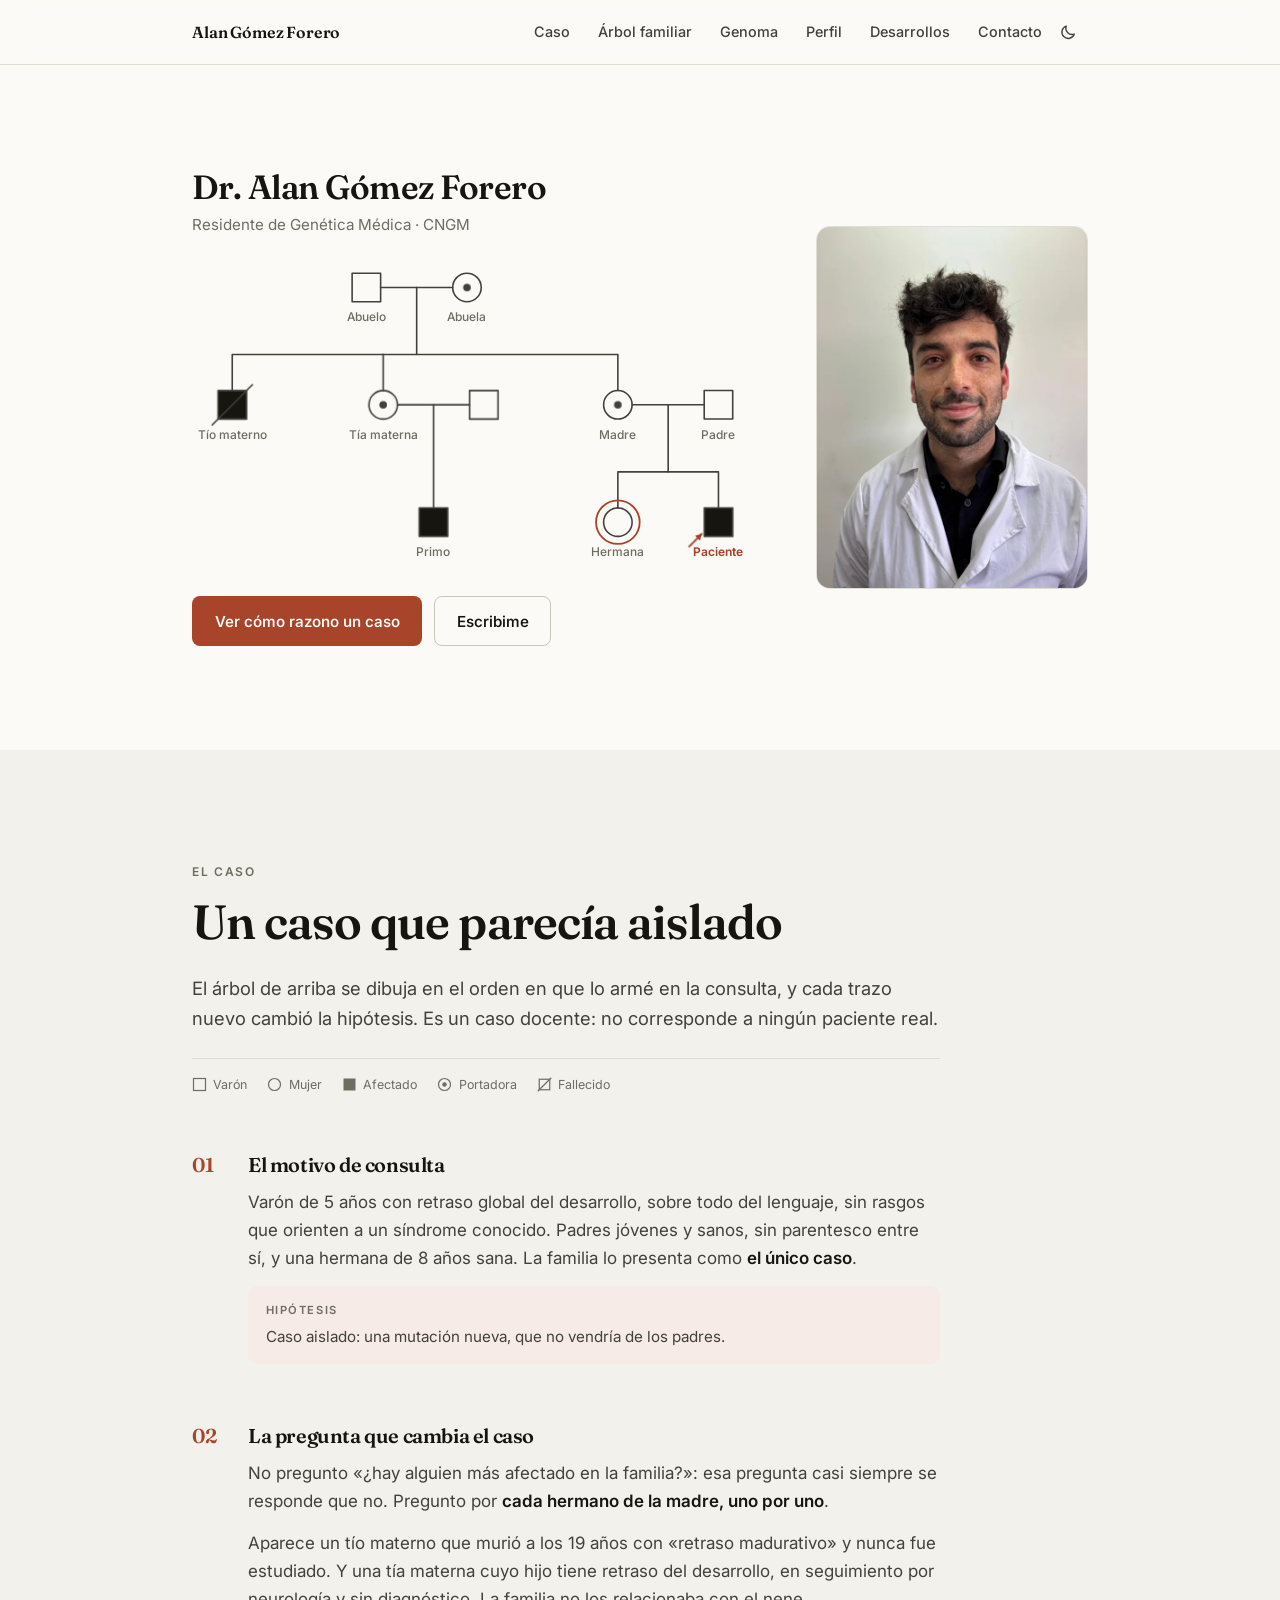
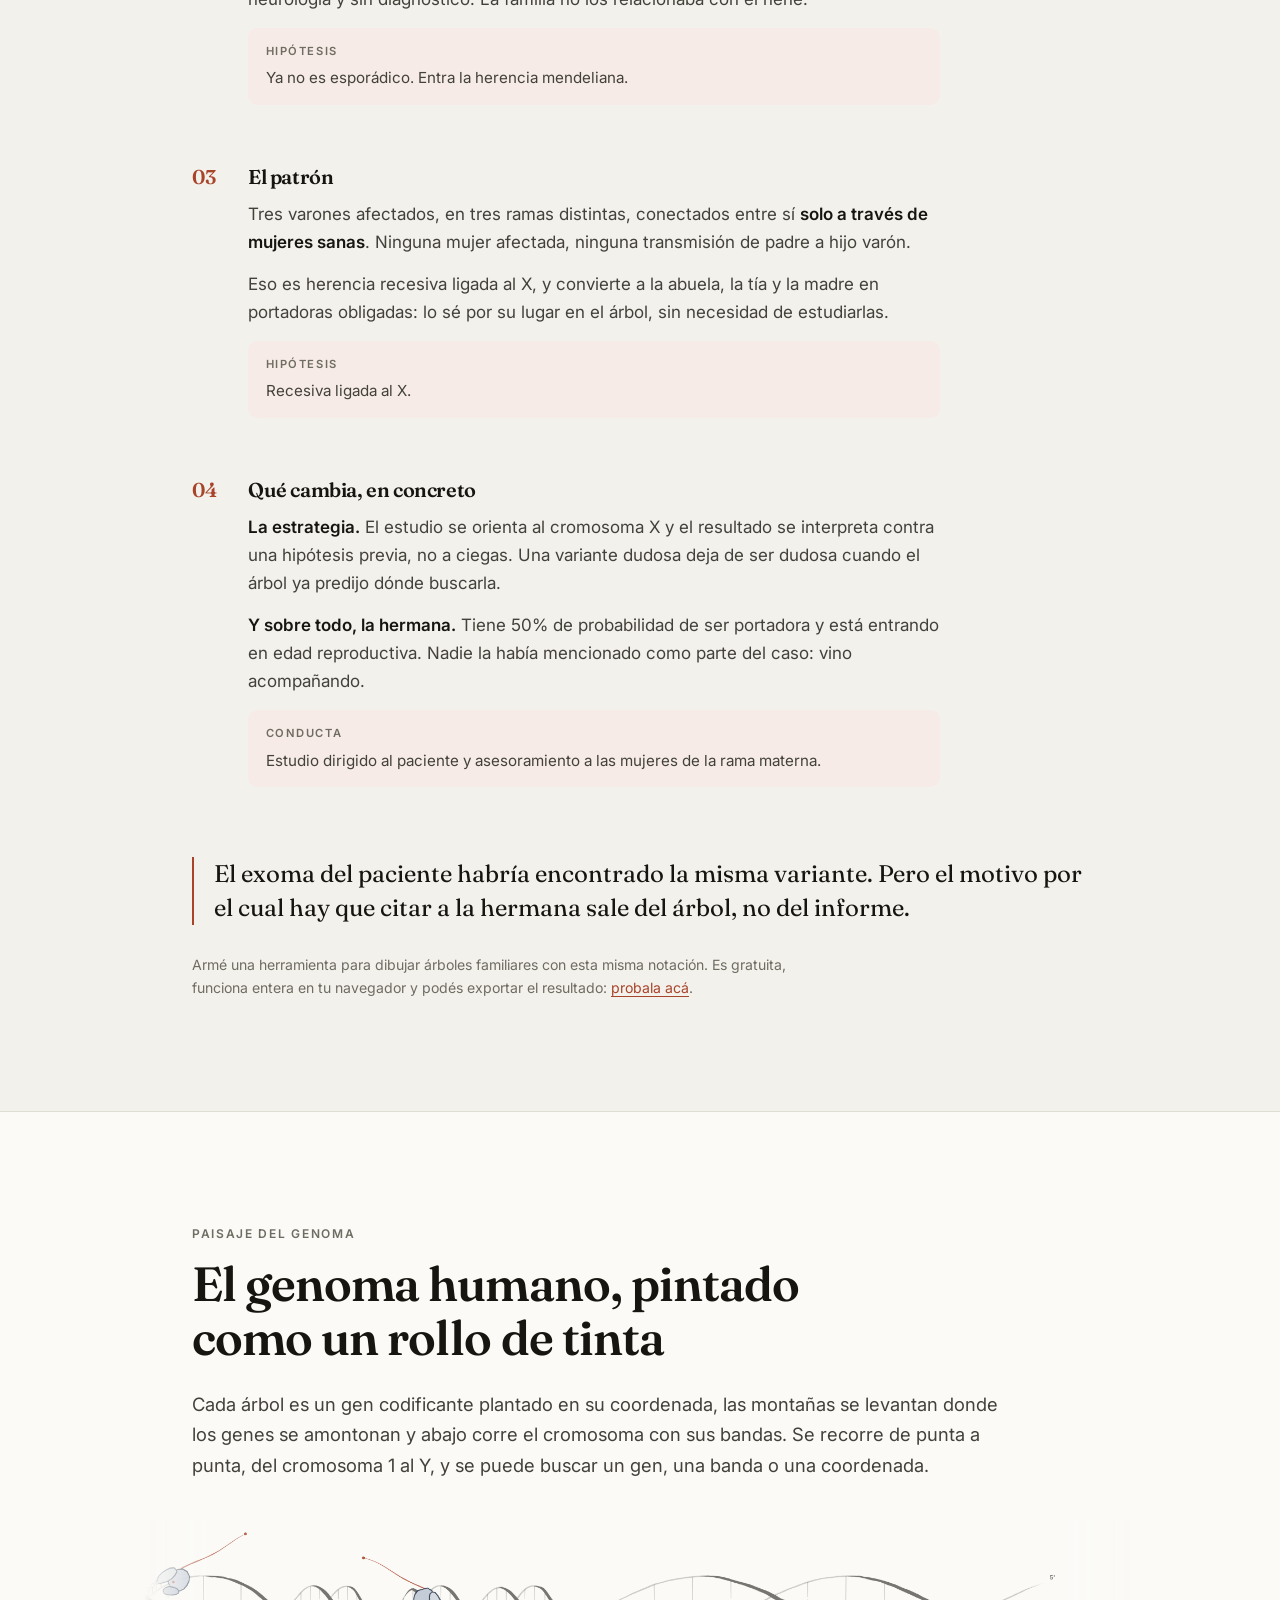
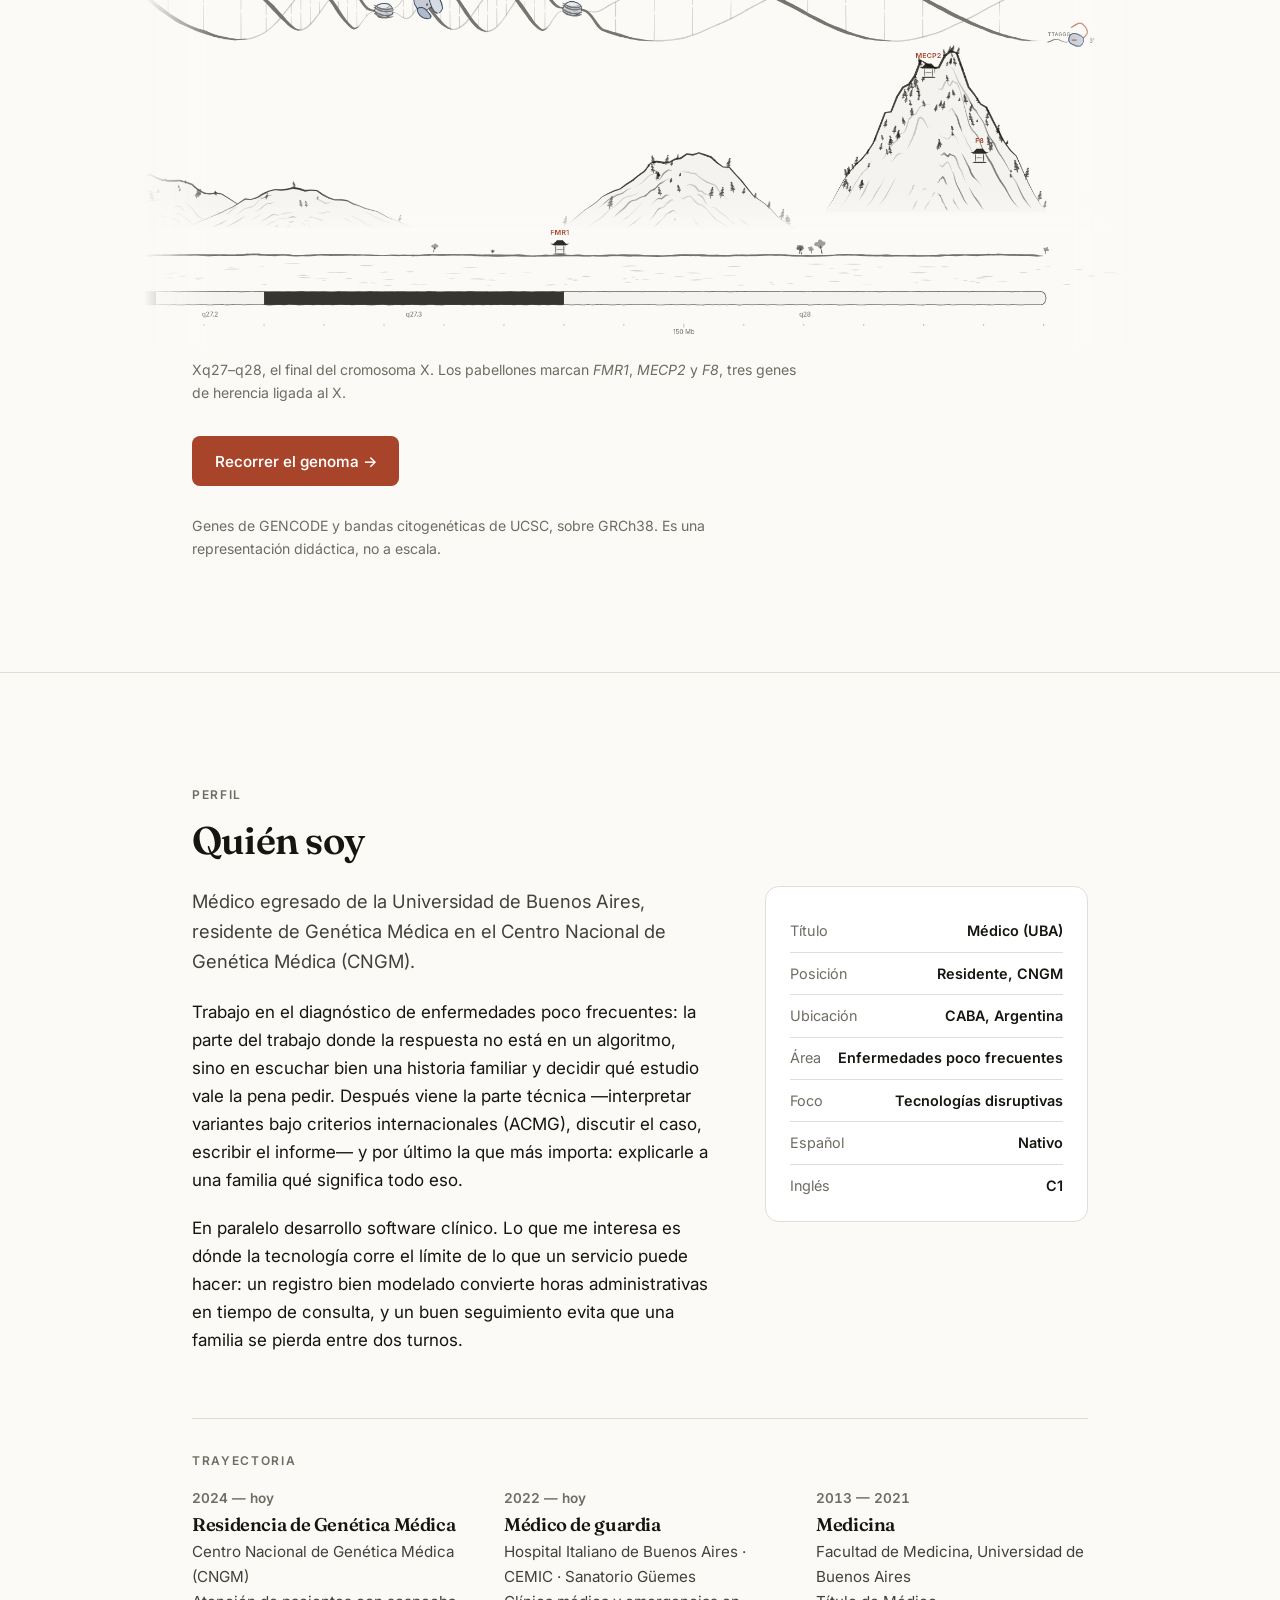
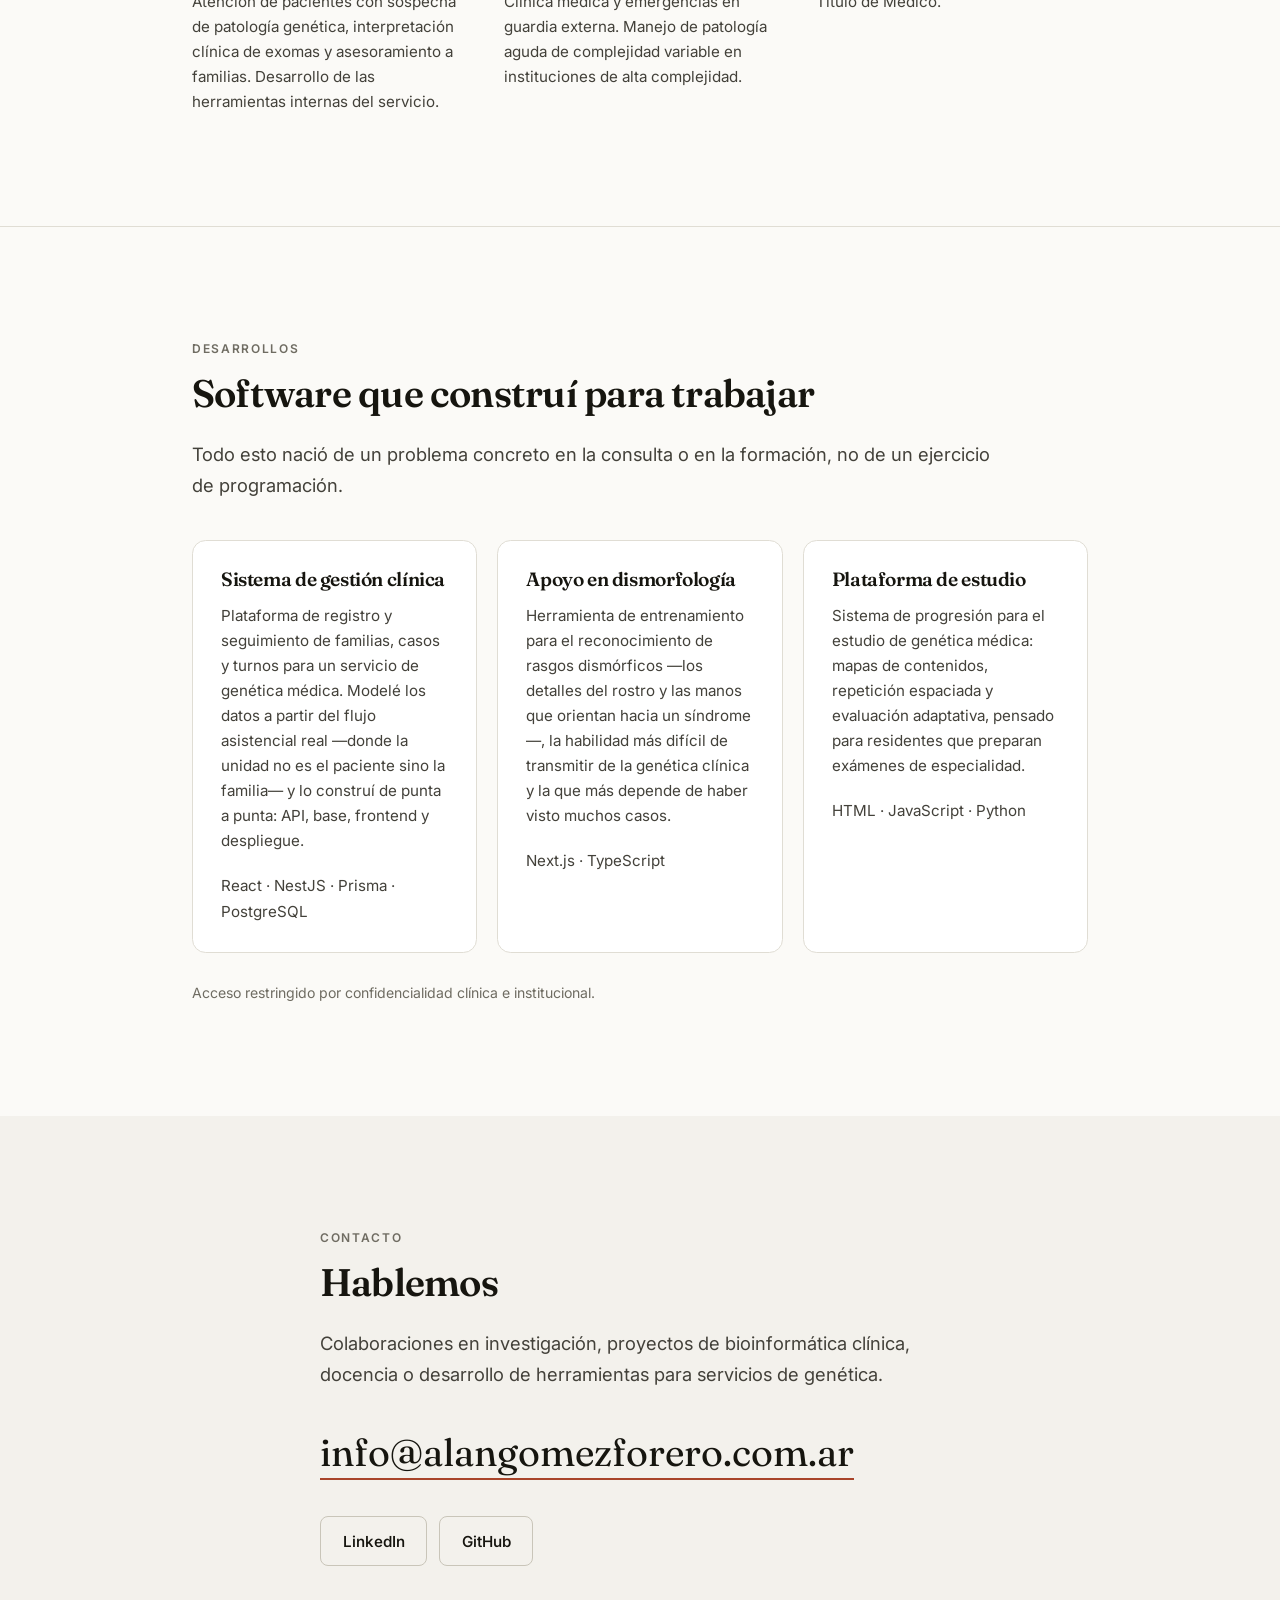
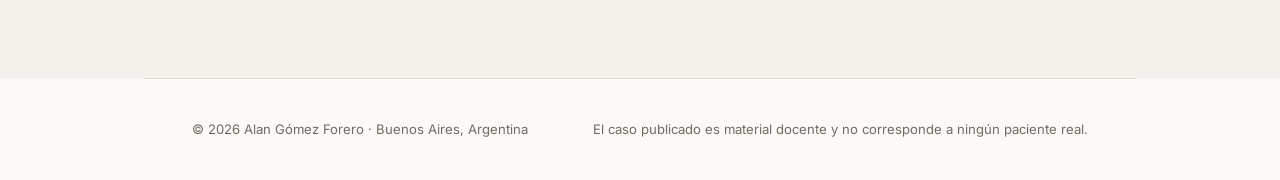
==== commit 8f193576: "El caso, contado en texto: sale el tablero por pasos - La sección «El caso» cuenta en cuatro pasos e" ====
--- a/index.html
+++ b/index.html
@@ -36,8 +36,10 @@
     <link
         href="https://fonts.googleapis.com/css2?family=Fraunces:opsz,wght@9..144,500;9..144,600&family=Inter:wght@400;500;600&display=swap"
         rel="stylesheet">
-    <link rel="stylesheet" href="styles.css">
-    <link rel="stylesheet" href="helice.css">
+    <!-- ?v=: GitHub Pages deja que el navegador guarde CSS y JS 10 minutos. Al cambiarlos,
+         subir el número: si no, el HTML nuevo se ve un rato con los estilos viejos. -->
+    <link rel="stylesheet" href="styles.css?v=2">
+    <link rel="stylesheet" href="helice.css?v=2">
 
     <script type="application/ld+json">
     {
@@ -141,15 +143,15 @@
                         <p class="hero__role">Residente de Genética Médica · CNGM</p>
                     </div>
 
-                    <!-- La pieza principal: el árbol del caso guiado, que se dibuja solo en el
+                    <!-- La pieza principal: el árbol del caso, que se dibuja solo en el
                          orden de los pasos. Del motivo de consulta a la hermana, la pregunta por
                          la rama materna que encuentra al tío y al primo, las portadoras, y al
                          final el aro sobre la hermana, que es a quien hay que asesorar.
-                         Mismas coordenadas que pedigree.js. Cada trazo arranca donde lo dejó el
-                         anterior; --d es cuándo empieza y --t cuánto tarda. Sin animación se ve
-                         entero. -->
+                         La sección «El caso» cuenta el razonamiento en el mismo orden. Cada trazo
+                         arranca donde lo dejó el anterior; --d es cuándo empieza y --t cuánto
+                         tarda. Sin animación se ve entero. -->
                     <svg class="hero__tree" viewBox="92 48 668 352" role="img"
-                        aria-label="Árbol familiar del caso guiado. El paciente, su tío materno y su primo materno son varones afectados; la abuela, la tía y la madre son portadoras obligadas, y la hermana es a quien hay que asesorar.">
+                        aria-label="Árbol familiar de un caso docente. El paciente, su tío materno y su primo materno son varones afectados; la abuela, la tía y la madre son portadoras obligadas, y la hermana es a quien hay que asesorar.">
                         <!-- 1. el motivo de consulta: los padres y el paciente -->
                         <path class="tr" pathLength="1" style="--d:0.16s" d="M600 193a17 17 0 1 1 0 34a17 17 0 1 1 0 -34" />
                         <path class="tr" pathLength="1" style="--d:0.24s" d="M703 210v-17h34v34h-34z" />
@@ -209,186 +211,113 @@
             </div>
         </header>
 
-        <!-- ============ Caso interactivo ============ -->
+        <!-- ============ El caso ============ -->
+        <!-- El razonamiento detrás del árbol del inicio, en el mismo orden en que se dibuja -->
         <section class="section section--feature case" id="caso">
             <div class="wrap">
-                <p class="section__label">Caso guiado</p>
+                <p class="section__label">El caso</p>
                 <h2 class="section__title">Un caso que parecía aislado</h2>
 
                 <div class="case__intro">
-                    <p class="case__thesis">
-                        Ver que hay un problema no siempre es fácil, y todavía menos saber cómo y a quién
-                        estudiar. Por eso son tan importantes la entrevista y el árbol familiar.
+                    <p class="lead">
+                        El árbol de arriba se dibuja en el orden en que lo armé en la consulta, y cada trazo
+                        nuevo cambió la hipótesis. Es un caso docente: no corresponde a ningún paciente real.
                     </p>
-                    <p>
-                        Este es un caso docente: el árbol familiar se construye paso a paso, igual que en la
-                        consulta, y cada dato nuevo cambia la hipótesis. No corresponde a ningún paciente real.
-                    </p>
-                </div>
-            </div>
-
-            <!-- El tablero sale del ancho del texto: el árbol completo necesita lugar -->
-            <div class="wrap wrap--wide">
-                <div class="case__board">
-                    <!-- Dibujo -->
-                    <div class="case__stage">
-                        <div class="case__drawing" id="pedigree"></div>
-                        <ul class="legend">
-                            <li>
-                                <svg viewBox="0 0 20 20" aria-hidden="true">
-                                    <rect x="2" y="2" width="16" height="16" fill="none" stroke="currentColor" stroke-width="1.6" />
-                                </svg>Varón
-                            </li>
-                            <li>
-                                <svg viewBox="0 0 20 20" aria-hidden="true">
-                                    <circle cx="10" cy="10" r="8" fill="none" stroke="currentColor" stroke-width="1.6" />
-                                </svg>Mujer
-                            </li>
-                            <li>
-                                <svg viewBox="0 0 20 20" aria-hidden="true">
-                                    <rect x="2" y="2" width="16" height="16" fill="currentColor" />
-                                </svg>Afectado
-                            </li>
-                            <li>
-                                <svg viewBox="0 0 20 20" aria-hidden="true">
-                                    <circle cx="10" cy="10" r="8" fill="none" stroke="currentColor" stroke-width="1.6" />
-                                    <circle cx="10" cy="10" r="3" fill="currentColor" />
-                                </svg>Portadora
-                            </li>
-                            <li>
-                                <svg viewBox="0 0 20 20" aria-hidden="true">
-                                    <rect x="3" y="3" width="14" height="14" fill="none" stroke="currentColor" stroke-width="1.6" />
-                                    <line x1="1" y1="19" x2="19" y2="1" stroke="currentColor" stroke-width="1.6" />
-                                </svg>Fallecido
-                            </li>
-                        </ul>
-                    </div>
-
-                    <!-- Relato. Sin JS se lee completo, de corrido. -->
-                    <div class="case__panel">
-                        <ul class="case__progress" id="case-progress" aria-hidden="true"></ul>
-
-                        <!-- Los botones van arriba del relato: los pasos tienen largos distintos y
-                             así no cambian de lugar. Sin JS no hacen nada, por eso el script los muestra. -->
-                        <div class="case__nav" id="case-nav" hidden>
-                            <button class="btn btn--ghost" id="case-prev" type="button">← Anterior</button>
-                            <button class="btn btn--primary" id="case-next" type="button">Siguiente →</button>
-                            <span class="case__count" id="case-count"></span>
-                        </div>
-
-                        <div data-case-step>
-                            <p class="case__step-n">Paso 01</p>
-                            <h3 class="case__step-title">El motivo de consulta</h3>
-                            <div class="case__body">
-                                <p>
-                                    Varón de 5 años derivado por retraso global del desarrollo, con compromiso
-                                    predominante del lenguaje. Sin rasgos físicos que orienten a un síndrome
-                                    conocido. Padres jóvenes, sanos, sin parentesco entre sí.
-                                </p>
-                                <p>La familia lo presenta como <strong>el único caso</strong>.</p>
-                            </div>
-                            <p class="case__hypothesis"><span>Hipótesis</span>Caso aislado: una mutación nueva,
-                                que no vendría de los padres.</p>
-                        </div>
-
-                        <div data-case-step>
-                            <p class="case__step-n">Paso 02</p>
-                            <h3 class="case__step-title">La hermana</h3>
-                            <div class="case__body">
-                                <p>
-                                    Tiene una hermana de 8 años, sana, con escolaridad y desarrollo normales.
-                                </p>
-                                <p>
-                                    Todavía nada rompe la hipótesis inicial. Pero ya sé a quién voy a tener que
-                                    asesorar si esto termina siendo hereditario, y por eso entra al árbol desde
-                                    el principio.
-                                </p>
-                            </div>
-                            <p class="case__hypothesis"><span>Hipótesis</span>Sin cambios. Sigue pareciendo
-                                esporádico.</p>
-                        </div>
-
-                        <div data-case-step>
-                            <p class="case__step-n">Paso 03</p>
-                            <h3 class="case__step-title">La pregunta que cambia el caso</h3>
-                            <div class="case__body">
-                                <p>
-                                    No pregunto «¿hay alguien más afectado en la familia?». Esa pregunta casi
-                                    siempre se responde que no. Pregunto por <strong>cada hermano de la madre,
-                                    uno por uno</strong>.
-                                </p>
-                                <p>
-                                    Aparece un tío materno fallecido a los 19 años, con «retraso madurativo»,
-                                    que nunca fue estudiado. La familia no lo había mencionado porque no lo
-                                    relacionaba con el nene.
-                                </p>
-                            </div>
-                            <p class="case__hypothesis"><span>Hipótesis</span>Ya no es esporádico. Entra herencia
-                                mendeliana.</p>
-                        </div>
-
-                        <div data-case-step>
-                            <p class="case__step-n">Paso 04</p>
-                            <h3 class="case__step-title">Los primos</h3>
-                            <div class="case__body">
-                                <p>
-                                    La rama materna sigue dando. Una tía materna tiene un hijo varón, también con
-                                    retraso del desarrollo, en seguimiento por neurología y sin diagnóstico.
-                                </p>
-                                <p>
-                                    Las mujeres de la familia —abuela, tía, madre, hermana— están todas sanas.
-                                </p>
-                            </div>
-                            <p class="case__hypothesis"><span>Hipótesis</span>Tres varones afectados, ninguna mujer,
-                                todos por línea materna.</p>
-                        </div>
-
-                        <div data-case-step>
-                            <p class="case__step-n">Paso 05</p>
-                            <h3 class="case__step-title">El patrón</h3>
-                            <div class="case__body">
-                                <p>
-                                    Tres varones afectados, en tres ramas distintas, conectados entre sí
-                                    <strong>solo a través de mujeres sanas</strong>. Ninguna mujer afectada.
-                                    Ninguna transmisión de padre a hijo varón.
-                                </p>
-                                <p>
-                                    Eso es <strong>herencia recesiva ligada al X</strong>. Y convierte a la abuela,
-                                    a la tía y a la madre en portadoras obligadas: lo sé por posición en el árbol,
-                                    sin necesidad de estudiarlas.
-                                </p>
-                            </div>
-                            <p class="case__hypothesis"><span>Hipótesis</span>Recesiva ligada al X.</p>
-                        </div>
-
-                        <div data-case-step>
-                            <p class="case__step-n">Paso 06</p>
-                            <h3 class="case__step-title">Qué cambió, en concreto</h3>
-                            <div class="case__body">
-                                <p>
-                                    <strong>La estrategia.</strong> El estudio se orienta al cromosoma X y el
-                                    resultado se interpreta contra una hipótesis previa, no a ciegas. Una variante
-                                    dudosa deja de ser dudosa cuando el árbol ya predijo dónde buscarla.
-                                </p>
-                                <p>
-                                    <strong>Y sobre todo, la hermana.</strong> Tiene 50% de probabilidad de ser
-                                    portadora y está entrando en edad reproductiva. Nadie la había mencionado
-                                    como parte del caso: vino acompañando.
-                                </p>
-                                <p>
-                                    El exoma del paciente habría encontrado la misma variante. Pero el motivo por
-                                    el cual hay que citarla a ella sale del árbol, no del informe.
-                                </p>
-                            </div>
-                            <p class="case__hypothesis"><span>Conducta</span>Estudio dirigido al paciente y
-                                asesoramiento a las mujeres de la rama materna.</p>
-                        </div>
-                    </div>
-                </div>
-            </div>
-
-            <div class="wrap">
-                <p class="note" style="margin-top:2.5rem">
+                    <ul class="legend" aria-label="Cómo leer el árbol">
+                        <li>
+                            <svg viewBox="0 0 20 20" aria-hidden="true">
+                                <rect x="2" y="2" width="16" height="16" fill="none" stroke="currentColor" stroke-width="1.6" />
+                            </svg>Varón
+                        </li>
+                        <li>
+                            <svg viewBox="0 0 20 20" aria-hidden="true">
+                                <circle cx="10" cy="10" r="8" fill="none" stroke="currentColor" stroke-width="1.6" />
+                            </svg>Mujer
+                        </li>
+                        <li>
+                            <svg viewBox="0 0 20 20" aria-hidden="true">
+                                <rect x="2" y="2" width="16" height="16" fill="currentColor" />
+                            </svg>Afectado
+                        </li>
+                        <li>
+                            <svg viewBox="0 0 20 20" aria-hidden="true">
+                                <circle cx="10" cy="10" r="8" fill="none" stroke="currentColor" stroke-width="1.6" />
+                                <circle cx="10" cy="10" r="3" fill="currentColor" />
+                            </svg>Portadora
+                        </li>
+                        <li>
+                            <svg viewBox="0 0 20 20" aria-hidden="true">
+                                <rect x="3" y="3" width="14" height="14" fill="none" stroke="currentColor" stroke-width="1.6" />
+                                <line x1="1" y1="19" x2="19" y2="1" stroke="currentColor" stroke-width="1.6" />
+                            </svg>Fallecido
+                        </li>
+                    </ul>
+                </div>
+
+                <ol class="reasoning">
+                    <li class="reasoning__step">
+                        <h3>El motivo de consulta</h3>
+                        <p>
+                            Varón de 5 años con retraso global del desarrollo, sobre todo del lenguaje, sin rasgos
+                            que orienten a un síndrome conocido. Padres jóvenes y sanos, sin parentesco entre sí, y
+                            una hermana de 8 años sana. La familia lo presenta como <strong>el único caso</strong>.
+                        </p>
+                        <p class="case__hypothesis"><span>Hipótesis</span>Caso aislado: una mutación nueva, que no
+                            vendría de los padres.</p>
+                    </li>
+
+                    <li class="reasoning__step">
+                        <h3>La pregunta que cambia el caso</h3>
+                        <p>
+                            No pregunto «¿hay alguien más afectado en la familia?»: esa pregunta casi siempre se
+                            responde que no. Pregunto por <strong>cada hermano de la madre, uno por uno</strong>.
+                        </p>
+                        <p>
+                            Aparece un tío materno que murió a los 19 años con «retraso madurativo» y nunca fue
+                            estudiado. Y una tía materna cuyo hijo tiene retraso del desarrollo, en seguimiento
+                            por neurología y sin diagnóstico. La familia no los relacionaba con el nene.
+                        </p>
+                        <p class="case__hypothesis"><span>Hipótesis</span>Ya no es esporádico. Entra la herencia
+                            mendeliana.</p>
+                    </li>
+
+                    <li class="reasoning__step">
+                        <h3>El patrón</h3>
+                        <p>
+                            Tres varones afectados, en tres ramas distintas, conectados entre sí <strong>solo a
+                            través de mujeres sanas</strong>. Ninguna mujer afectada, ninguna transmisión de padre
+                            a hijo varón.
+                        </p>
+                        <p>
+                            Eso es herencia recesiva ligada al X, y convierte a la abuela, la tía y la madre en
+                            portadoras obligadas: lo sé por su lugar en el árbol, sin necesidad de estudiarlas.
+                        </p>
+                        <p class="case__hypothesis"><span>Hipótesis</span>Recesiva ligada al X.</p>
+                    </li>
+
+                    <li class="reasoning__step">
+                        <h3>Qué cambia, en concreto</h3>
+                        <p>
+                            <strong>La estrategia.</strong> El estudio se orienta al cromosoma X y el resultado se
+                            interpreta contra una hipótesis previa, no a ciegas. Una variante dudosa deja de ser
+                            dudosa cuando el árbol ya predijo dónde buscarla.
+                        </p>
+                        <p>
+                            <strong>Y sobre todo, la hermana.</strong> Tiene 50% de probabilidad de ser portadora
+                            y está entrando en edad reproductiva. Nadie la había mencionado como parte del caso:
+                            vino acompañando.
+                        </p>
+                        <p class="case__hypothesis"><span>Conducta</span>Estudio dirigido al paciente y
+                            asesoramiento a las mujeres de la rama materna.</p>
+                    </li>
+                </ol>
+
+                <p class="case__thesis">
+                    El exoma del paciente habría encontrado la misma variante. Pero el motivo por el cual hay
+                    que citar a la hermana sale del árbol, no del informe.
+                </p>
+
+                <p class="note">
                     Armé una herramienta para dibujar árboles familiares con esta misma notación.
                     Es gratuita, funciona entera en tu navegador y podés exportar el resultado:
                     <a href="arbol/">probala acá</a>.
@@ -409,8 +338,8 @@
             </div>
 
             <!-- Captura del mismo paisaje, una por tema: se descarga solo la visible.
-                 El enlace abre el paisaje en ese lugar y con ese trazo. Como el tablero
-                 del caso, sale del ancho del texto. -->
+                 El enlace abre el paisaje en ese lugar y con ese trazo. Sale del ancho
+                 del texto. -->
             <div class="wrap wrap--wide">
                 <a class="genome__view" href="genoma/?semilla=tinta#chrX:149270000">
                     <img class="genome__img genome__img--light" src="genoma/vista-xq28-claro.webp"
@@ -603,8 +532,7 @@
         <a class="helix__seal" href="genoma/" title="Recorrer el paisaje del genoma">ADN</a>
     </div>
 
-    <script src="pedigree.js" defer></script>
-    <script src="helice.js" defer></script>
+    <script src="helice.js?v=2" defer></script>
     <script>
         // Tema: alterna y recuerda la elección
         (function () {
@@ -652,8 +580,8 @@
         }());
 
         // Árbol del inicio: deja la escala del dibujo en --tree-scale para que la
-        // letra y los trazos se vean del mismo tamaño en cualquier ancho (como
-        // --ped-scale en el caso). Sin esto queda la escala de la pantalla ancha.
+        // letra y los trazos se vean del mismo tamaño en cualquier ancho. Sin esto
+        // queda la escala de la pantalla ancha.
         (function () {
             var tree = document.querySelector('.hero__tree');
             if (!tree || !window.ResizeObserver) { return; }
--- a/styles.css
+++ b/styles.css
@@ -26,8 +26,6 @@
     /* Árbol familiar: el lenguaje canónico es blanco y negro */
     --ped-line: #43413a;
     --ped-fill: #16150f;
-    --ped-empty: #ffffff;
-    --ped-dim: #c9c5b9;
 
     --font-display: "Fraunces", Georgia, "Times New Roman", serif;
     --font-body: "Inter", system-ui, -apple-system, "Segoe UI", sans-serif;
@@ -35,16 +33,13 @@
     --measure: 68ch;
     --gutter: clamp(1.25rem, 5vw, 3rem);
 
-    /* Movimiento: tres duraciones y dos curvas para todo el sitio.
-       La de salida arranca rápido y se asienta despacio: es la de lo que
-       aparece o responde a un gesto. La de ida y vuelta acelera y frena
-       parejo: es la de lo que se traslada, como el encuadre del caso
-       (pedigree.js lee --dur-slow; va en ms). */
+    /* Movimiento: una curva y dos duraciones para todo el sitio. La curva
+       arranca rápido y se asienta despacio, como lo que aparece o responde
+       a un gesto. El árbol del inicio tiene sus propios tiempos, trazo por
+       trazo (index.html). */
     --ease-out: cubic-bezier(.22, 1, .36, 1);
-    --ease-in-out: cubic-bezier(.45, 0, .55, 1);
     --dur-quick: 150ms;   /* respuesta a un gesto: hover, foco */
     --dur-base: 300ms;    /* cambio de estado, cambio de página */
-    --dur-slow: 500ms;    /* algo que entra o se revela */
 }
 
 /* ---------- Tokens: tema oscuro por preferencia del sistema ---------- */
@@ -69,8 +64,6 @@
 
         --ped-line: #cbc7bb;
         --ped-fill: #f2efe6;
-        --ped-empty: #14140f;
-        --ped-dim: #4a483d;
     }
 }
 
@@ -95,8 +88,6 @@
 
     --ped-line: #cbc7bb;
     --ped-fill: #f2efe6;
-    --ped-empty: #14140f;
-    --ped-dim: #4a483d;
 }
 
 /* ---------- Reset acotado ---------- */
@@ -178,8 +169,8 @@
 
 .wrap--narrow { max-width: 46rem; }
 
-/* Para piezas que salen del ancho del texto (el tablero del caso, la captura del
-   genoma). Con los mismos márgenes laterales: en pantallas chicas no cambia nada.
+/* Para piezas que salen del ancho del texto, como la captura del genoma. Con
+   los mismos márgenes laterales: en pantallas chicas no cambia nada.
    Salen 3rem por lado, lo justo para terminar donde empieza la hebra de tinta
    del margen (helice.css): si se ensancha, se le montan encima. */
 .wrap--wide { max-width: 68rem; }
@@ -462,204 +453,92 @@
 .btn--ghost { border-color: var(--rule-strong); color: var(--ink); background: transparent; }
 .btn--ghost:hover { background: var(--paper-sunken); color: var(--ink); border-color: var(--ink-muted); }
 
-.btn[disabled] { opacity: .38; cursor: not-allowed; }
-
-/* ---------- Caso interactivo ---------- */
+/* ---------- El caso ---------- */
+/* El razonamiento detrás del árbol del inicio, en el orden en que se dibuja */
 .case { background: var(--paper-sunken); }
 
-.case__intro { max-width: var(--measure); margin-bottom: 2.5rem; }
-
+.case__intro { max-width: var(--measure); }
+
+/* Leyenda de símbolos: para leer el árbol de arriba */
+.legend {
+    display: flex;
+    flex-wrap: wrap;
+    gap: .5rem 1.25rem;
+    margin: 1.5rem 0 0;
+    padding: 1rem 0 0;
+    border-top: 1px solid var(--rule);
+    font-size: .78rem;
+    color: var(--ink-muted);
+    list-style: none;
+}
+
+.legend li { display: flex; align-items: center; gap: .4rem; }
+.legend svg { width: 15px; height: 15px; flex-shrink: 0; }
+
+/* Los pasos: el número en el margen; al lado, lo que pasó y la hipótesis de
+   ese momento. El número comparte renglón con el título del paso. */
+.reasoning {
+    list-style: none;
+    max-width: var(--measure);
+    margin: clamp(2.5rem, 6vw, 3.5rem) 0 0;
+    padding: 0;
+    display: grid;
+    gap: clamp(2rem, 5vw, 2.75rem);
+    counter-reset: paso;
+}
+
+.reasoning__step {
+    counter-increment: paso;
+    display: grid;
+    grid-template-columns: 2.5rem minmax(0, 1fr);
+    column-gap: 1rem;
+}
+
+.reasoning__step > * { grid-column: 2; }
+
+.reasoning__step::before {
+    content: counter(paso, decimal-leading-zero);
+    grid-column: 1;
+    grid-row: 1;
+    font-family: var(--font-display);
+    font-size: 1.25rem;
+    font-weight: 600;
+    line-height: 1.35;
+    color: var(--accent);
+}
+
+.reasoning__step h3 { font-size: 1.25rem; line-height: 1.35; margin-bottom: .6rem; }
+.reasoning__step p { color: var(--ink-soft); margin-bottom: .9rem; }
+.reasoning__step strong { color: var(--ink); font-weight: 600; }
+
+.case__hypothesis {
+    background: var(--accent-wash);
+    border-radius: .6rem;
+    padding: .9rem 1.1rem;
+    font-size: .95rem;
+}
+
+.case__hypothesis span {
+    display: block;
+    font-size: .7rem;
+    font-weight: 600;
+    letter-spacing: .14em;
+    text-transform: uppercase;
+    color: var(--ink-muted);
+    margin-bottom: .3rem;
+}
+
+/* El remate del caso */
 .case__thesis {
+    max-width: var(--measure);
+    margin-top: clamp(2.5rem, 6vw, 3.5rem);
     font-family: var(--font-display);
     font-size: clamp(1.2rem, 2.6vw, 1.5rem);
     line-height: 1.4;
     color: var(--ink);
     border-left: 2px solid var(--accent);
     padding-left: 1.25rem;
-    margin-bottom: 1.5rem;
-}
-
-.case__board {
-    display: grid;
-    grid-template-columns: minmax(0, 1.15fr) minmax(0, 1fr);
-    gap: clamp(1.5rem, 4vw, 2.75rem);
-    align-items: start;
-}
-
-/* minmax(0, …) y no 1fr: con 1fr la columna crece hasta el ancho mínimo de
-   su contenido y el tablero se sale de la pantalla. */
-@media (max-width: 56rem) {
-    .case__board { grid-template-columns: minmax(0, 1fr); }
-}
-
-.case__stage {
-    background: var(--paper-raised);
-    border: 1px solid var(--rule);
-    border-radius: .85rem;
-    padding: 1.25rem;
-    box-shadow: var(--shadow);
-}
-
-/* En el celular, cada píxel de ancho es dibujo */
-@media (max-width: 40rem) {
-    .case__stage { padding: .75rem; }
-}
-
-/* El aspecto se fija acá y el JS encuadra el viewBox para que coincida:
-   así la caja no cambia de alto entre pasos. El dibujo siempre entra en el
-   ancho disponible; lo que mantiene legible es la letra, que compensa la escala. */
-.case__drawing svg {
-    display: block;
-    width: 100%;
-    height: auto;
-    aspect-ratio: 800 / 470;
-}
-
-.case__panel { display: flex; flex-direction: column; gap: 1.25rem; }
-
-.case__progress {
-    display: flex;
-    gap: .3rem;
-    list-style: none;
-    margin: 0;
-    padding: 0;
-}
-
-.case__progress li {
-    height: 3px;
-    flex: 1;
-    background: var(--rule-strong);
-    border-radius: 2px;
-    transition: background var(--dur-base) var(--ease-out);
-}
-
-.case__progress li.is-done { background: var(--accent); }
-
-.case__step-n {
-    font-size: .75rem;
-    font-weight: 600;
-    letter-spacing: .14em;
-    text-transform: uppercase;
-    color: var(--ink-muted);
-}
-
-.case__step-title {
-    font-size: 1.35rem;
-    margin: .4rem 0 .75rem;
-}
-
-.case__body { color: var(--ink-soft); }
-.case__body strong { color: var(--ink); font-weight: 600; }
-
-.case__hypothesis {
-    background: var(--accent-wash);
-    border-radius: .6rem;
-    padding: .9rem 1.1rem;
-    font-size: .95rem;
-}
-
-.case__hypothesis span {
-    display: block;
-    font-size: .7rem;
-    font-weight: 600;
-    letter-spacing: .14em;
-    text-transform: uppercase;
-    color: var(--ink-muted);
-    margin-bottom: .3rem;
-}
-
-.case__nav { display: flex; gap: .6rem; align-items: center; }
-.case__nav[hidden] { display: none; }
-.case__nav .btn, .case__count { white-space: nowrap; }
-
-/* En los teléfonos más angostos, los dos botones y el contador entran en una línea */
-@media (max-width: 24rem) {
-    .case__nav .btn { padding-inline: 1rem; }
-}
-.case__count { margin-left: auto; font-size: .85rem; color: var(--ink-muted); }
-
-/* Leyenda de símbolos */
-.legend {
-    display: flex;
-    flex-wrap: wrap;
-    gap: .5rem 1.25rem;
-    margin-top: 1rem;
-    padding-top: 1rem;
-    border-top: 1px solid var(--rule);
-    font-size: .78rem;
-    color: var(--ink-muted);
-    list-style: none;
-}
-
-.legend li { display: flex; align-items: center; gap: .4rem; }
-.legend svg { width: 15px; height: 15px; flex-shrink: 0; }
-
-/* --- Elementos del árbol familiar --- */
-/* El encuadre cambia con cada paso y con el ancho de la pantalla. Los trazos no
-   escalan (siempre miden lo mismo en pantalla) y la letra de las etiquetas
-   divide por la escala que deja el JS en --ped-scale, así se ve a 11px. El tope
-   evita que en un celular las etiquetas tapen el dibujo. */
-.ped-line {
-    stroke: var(--ped-line);
-    stroke-width: 1.6;
-    fill: none;
-    vector-effect: non-scaling-stroke;
-}
-
-.ped-node .sym {
-    stroke: var(--ped-line);
-    stroke-width: 1.6;
-    fill: var(--ped-empty);
-    vector-effect: non-scaling-stroke;
-}
-
-.ped-node.is-affected .sym { fill: var(--ped-fill); }
-
-.ped-node .label {
-    font-family: var(--font-body);
-    font-size: min(22px, calc(11px / var(--ped-scale, 1)));
-    font-weight: 500;
-    fill: var(--ink-muted);
-    text-anchor: middle;
-    /* Contorno del color de la caja: se lee aunque cruce una línea */
-    paint-order: stroke;
-    stroke: var(--paper-raised);
-    stroke-width: .3em;
-    stroke-linejoin: round;
-}
-
-.ped-node.is-proband .label { fill: var(--accent); font-weight: 650; }
-
-.ped-deceased { stroke: var(--ped-line); stroke-width: 1.6; vector-effect: non-scaling-stroke; }
-.ped-carrier { fill: var(--ped-line); }
-.ped-proband-arrow { stroke: var(--accent); stroke-width: 1.8; fill: none; vector-effect: non-scaling-stroke; }
-.ped-proband-arrow-head { fill: var(--accent); }
-
-/* Aparición progresiva */
-.ped-node, .ped-line, .ped-carrier, .ped-proband-arrow, .ped-proband-arrow-head {
-    opacity: 0;
-    transition: opacity var(--dur-slow) var(--ease-out);
-}
-
-.ped-node.is-visible,
-.ped-line.is-visible,
-.ped-carrier.is-visible,
-.ped-proband-arrow.is-visible,
-.ped-proband-arrow-head.is-visible { opacity: 1; }
-
-/* Atenuar lo que no está en foco en el paso actual */
-.ped-node.is-visible.is-dimmed { opacity: .3; }
-
-.ped-highlight {
-    fill: none;
-    stroke: var(--accent);
-    stroke-width: 2;
-    vector-effect: non-scaling-stroke;
-    opacity: 0;
-    transition: opacity var(--dur-slow) var(--ease-out);
-}
-
-.ped-highlight.is-visible { opacity: 1; }
+}
 
 /* ---------- Paisaje del genoma ---------- */
 /* La captura tiene el mismo papel que la página: va sin marco, y con los
@@ -851,8 +730,7 @@
    scroll, no un reloj: termina cuando el elemento ya subió un quinto de la
    pantalla, todo lo que quedó arriba está entero y un enlace a #perfil llega
    con la sección completa. Sin soporte (Firefox, por ahora), con movimiento
-   reducido o al imprimir, todo está quieto desde el principio.
-   El tablero del caso queda afuera: el JS lo mide. */
+   reducido o al imprimir, todo está quieto desde el principio. */
 @supports (animation-timeline: view()) {
     @media screen and (prefers-reduced-motion: no-preference) {
         .section__label,
@@ -861,6 +739,7 @@
         .case__thesis,
         .genome__view,
         .facts,
+        .reasoning__step,
         .cv__item,
         .card {
             animation: rise var(--ease-out) both;
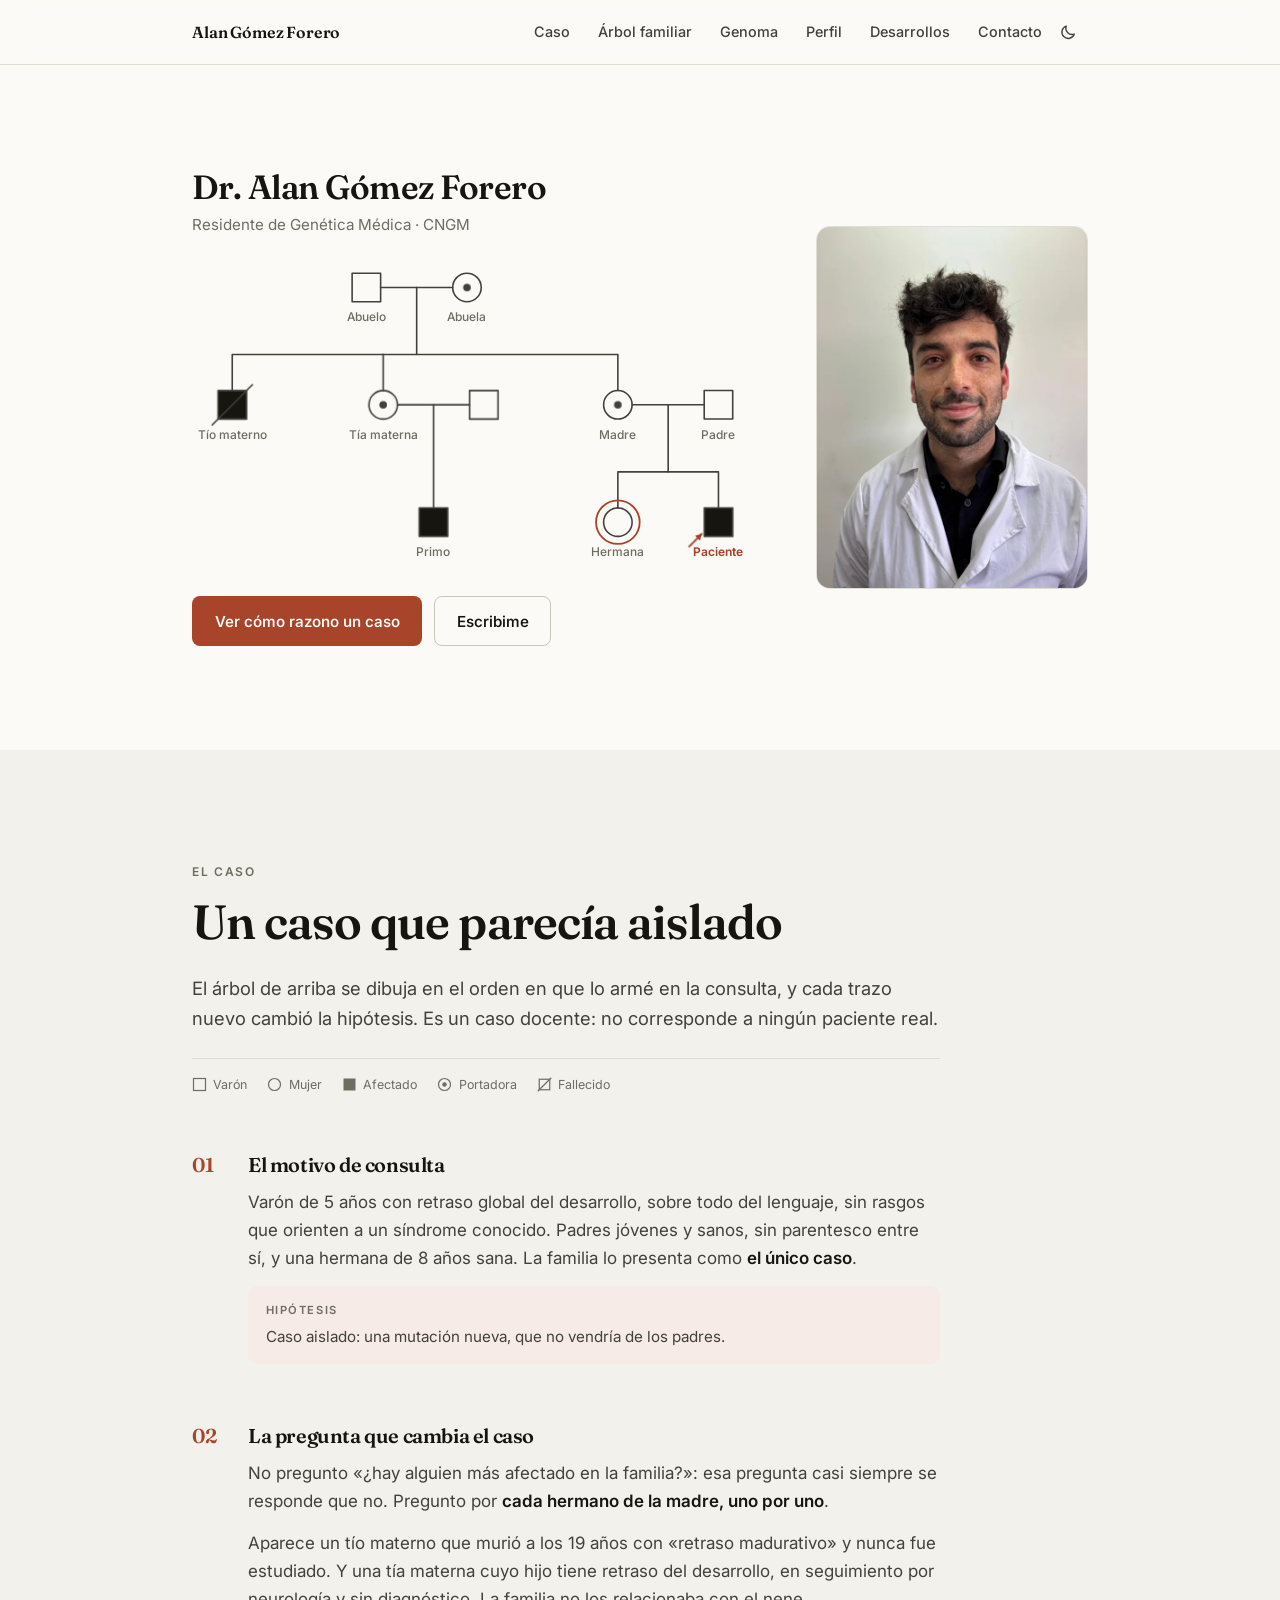
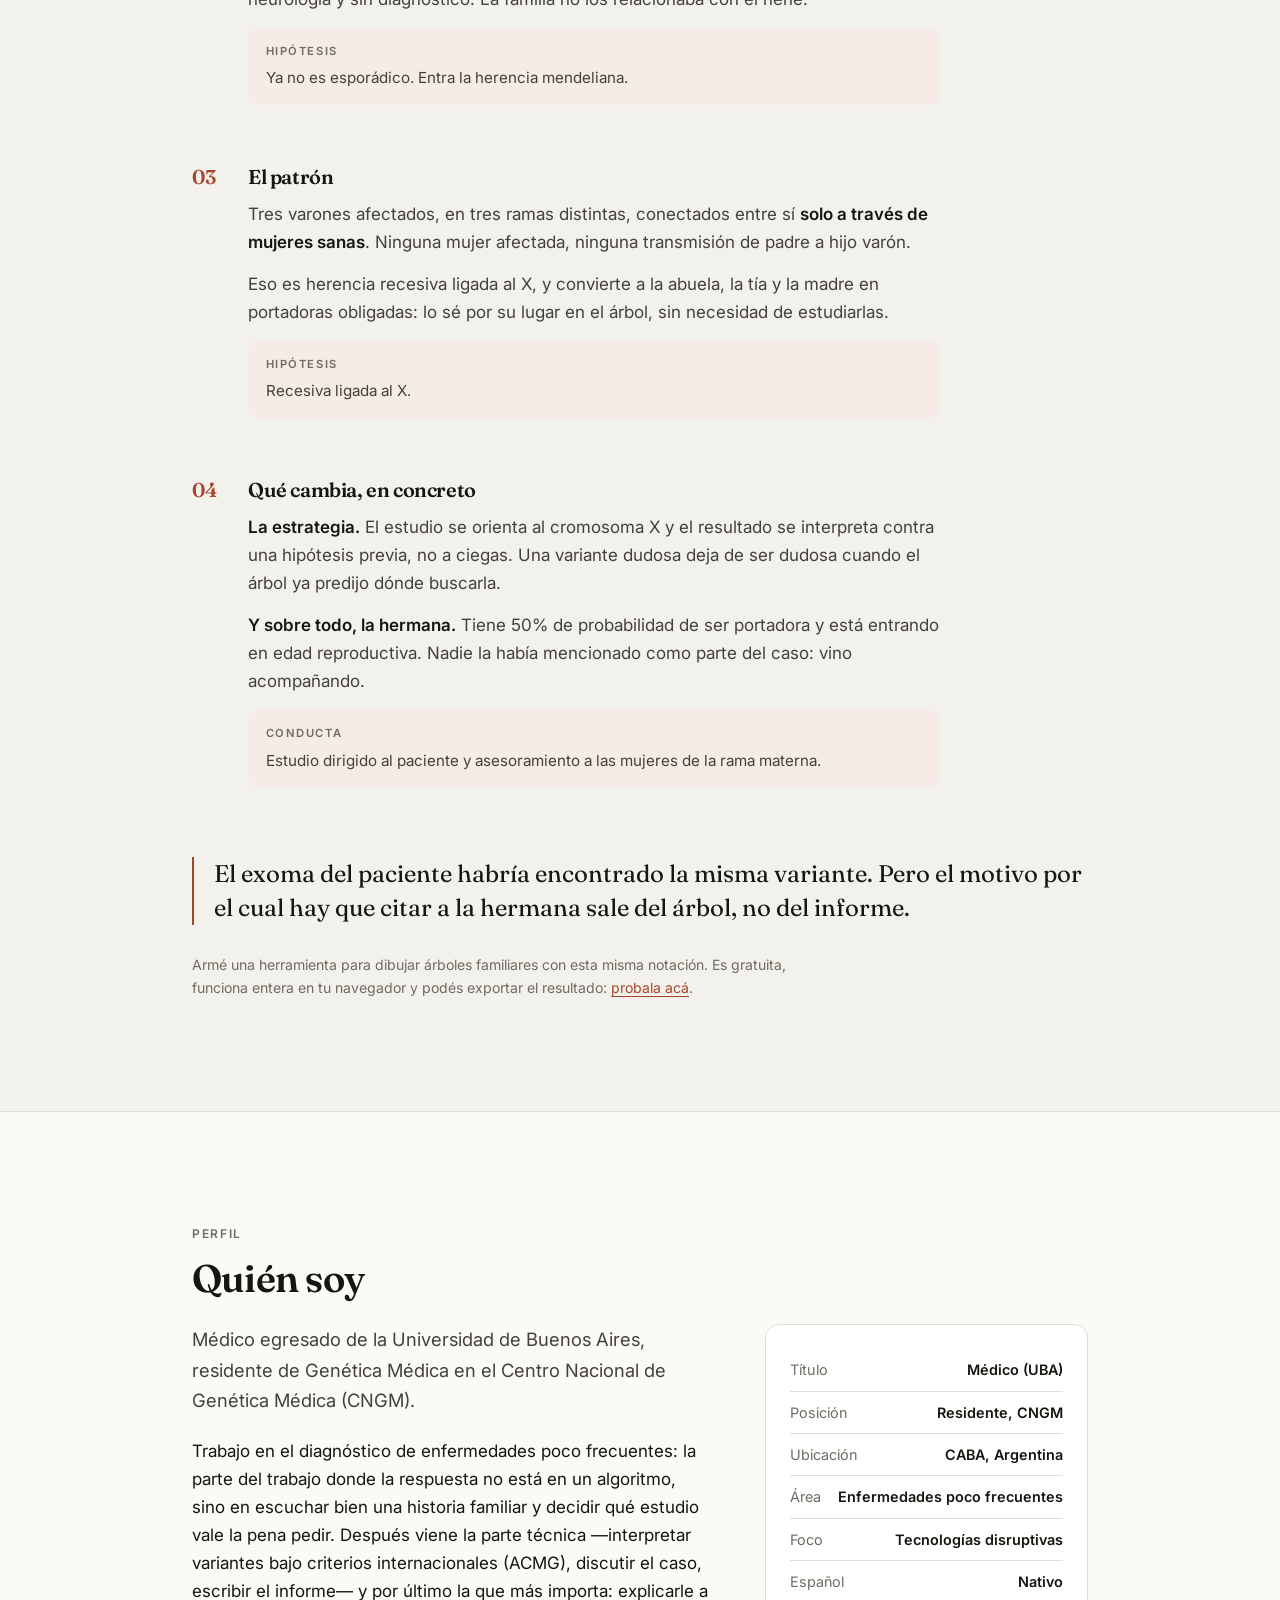
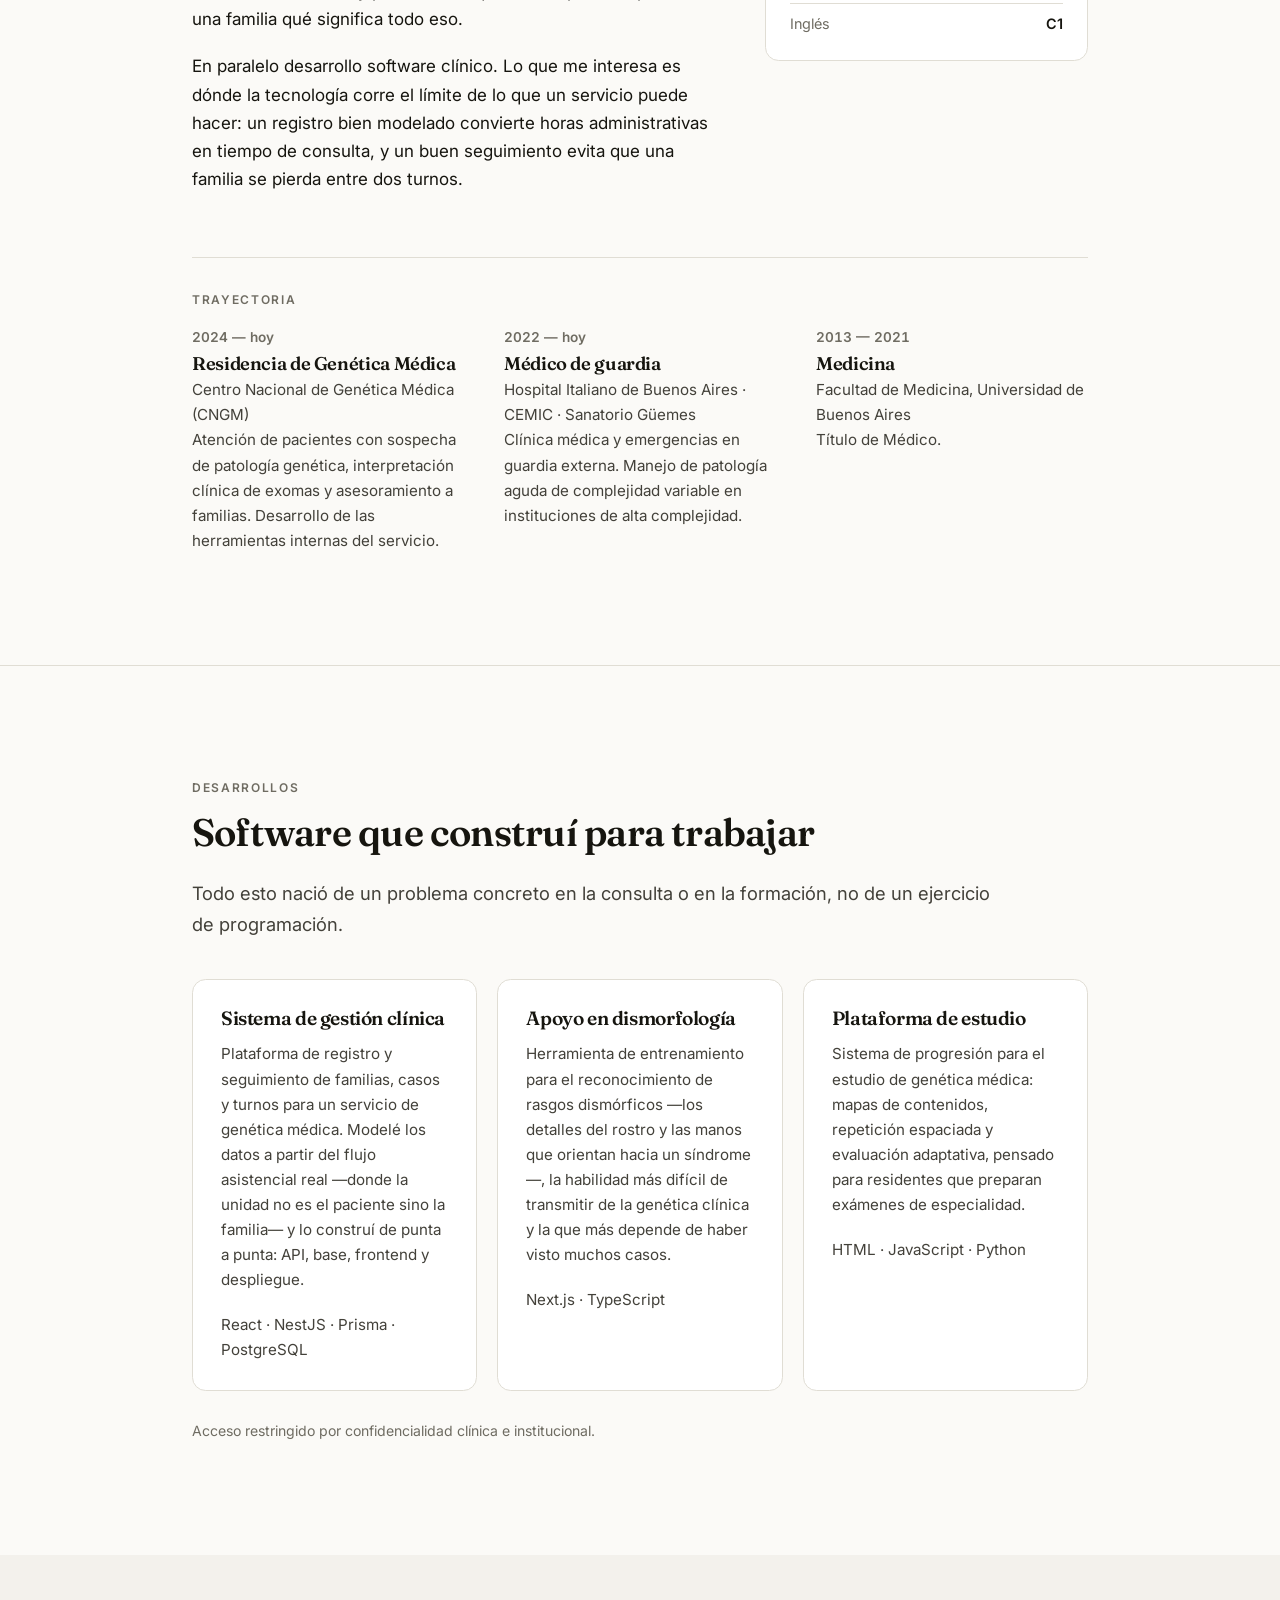
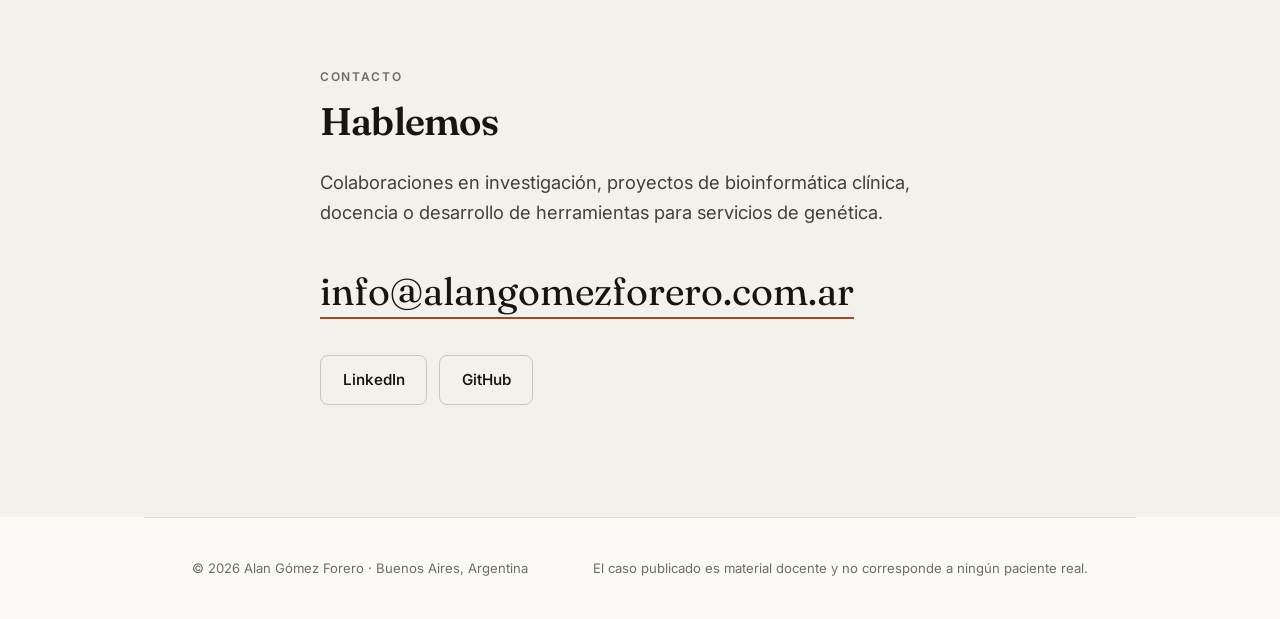
==== commit 169e5931: "Sale la sección del paisaje del genoma: el menú lleva directo a él La sección repetía lo que el pais" ====
--- a/index.html
+++ b/index.html
@@ -38,7 +38,7 @@
         rel="stylesheet">
     <!-- ?v=: GitHub Pages deja que el navegador guarde CSS y JS 10 minutos. Al cambiarlos,
          subir el número: si no, el HTML nuevo se ve un rato con los estilos viejos. -->
-    <link rel="stylesheet" href="styles.css?v=2">
+    <link rel="stylesheet" href="styles.css?v=3">
     <link rel="stylesheet" href="helice.css?v=2">
 
     <script type="application/ld+json">
@@ -93,7 +93,7 @@
                     <div class="nav__links">
                         <a href="#caso">Caso</a>
                         <a href="arbol/">Árbol familiar</a>
-                        <a href="#genoma">Genoma</a>
+                        <a href="genoma/">Genoma</a>
                         <a href="#perfil">Perfil</a>
                         <a href="#desarrollos">Desarrollos</a>
                         <a href="#contacto">Contacto</a>
@@ -124,7 +124,7 @@
             <div class="nav__mobile" id="nav-mobile">
                 <a href="#caso">Caso</a>
                 <a href="arbol/">Árbol familiar</a>
-                <a href="#genoma">Genoma</a>
+                <a href="genoma/">Genoma</a>
                 <a href="#perfil">Perfil</a>
                 <a href="#desarrollos">Desarrollos</a>
                 <a href="#contacto">Contacto</a>
@@ -325,48 +325,6 @@
             </div>
         </section>
 
-        <!-- ============ Paisaje del genoma ============ -->
-        <section class="section section--feature" id="genoma">
-            <div class="wrap">
-                <p class="section__label">Paisaje del genoma</p>
-                <h2 class="section__title">El genoma humano, pintado como un rollo de tinta</h2>
-                <p class="lead">
-                    Cada árbol es un gen codificante plantado en su coordenada, las montañas se levantan donde
-                    los genes se amontonan y abajo corre el cromosoma con sus bandas. Se recorre de punta a
-                    punta, del cromosoma 1 al Y, y se puede buscar un gen, una banda o una coordenada.
-                </p>
-            </div>
-
-            <!-- Captura del mismo paisaje, una por tema: se descarga solo la visible.
-                 El enlace abre el paisaje en ese lugar y con ese trazo. Sale del ancho
-                 del texto. -->
-            <div class="wrap wrap--wide">
-                <a class="genome__view" href="genoma/?semilla=tinta#chrX:149270000">
-                    <img class="genome__img genome__img--light" src="genoma/vista-xq28-claro.webp"
-                        width="1819" height="781" loading="lazy" decoding="async"
-                        alt="El final del cromosoma X en el paisaje: la doble hebra termina en el telómero y sobre Xq28, denso en genes, se levanta la montaña más alta. Abre el paisaje en ese lugar.">
-                    <img class="genome__img genome__img--dark" src="genoma/vista-xq28-oscuro.webp"
-                        width="1819" height="781" loading="lazy" decoding="async"
-                        alt="El final del cromosoma X en el paisaje: la doble hebra termina en el telómero y sobre Xq28, denso en genes, se levanta la montaña más alta. Abre el paisaje en ese lugar.">
-                </a>
-            </div>
-
-            <div class="wrap">
-                <p class="genome__caption">
-                    Xq27–q28, el final del cromosoma X. Los pabellones marcan <em>FMR1</em>, <em>MECP2</em> y
-                    <em>F8</em>, tres genes de herencia ligada al X.
-                </p>
-
-                <div class="btn-row">
-                    <a class="btn btn--primary" href="genoma/">Recorrer el genoma →</a>
-                </div>
-                <p class="note">
-                    Genes de GENCODE y bandas citogenéticas de UCSC, sobre GRCh38. Es una representación
-                    didáctica, no a escala.
-                </p>
-            </div>
-        </section>
-
         <!-- ============ Perfil ============ -->
         <section class="section" id="perfil">
             <div class="wrap">
--- a/styles.css
+++ b/styles.css
@@ -169,12 +169,6 @@
 
 .wrap--narrow { max-width: 46rem; }
 
-/* Para piezas que salen del ancho del texto, como la captura del genoma. Con
-   los mismos márgenes laterales: en pantallas chicas no cambia nada.
-   Salen 3rem por lado, lo justo para terminar donde empieza la hebra de tinta
-   del margen (helice.css): si se ensancha, se le montan encima. */
-.wrap--wide { max-width: 68rem; }
-
 .section { padding-block: clamp(4rem, 10vw, 7rem); }
 .section + .section { border-top: 1px solid var(--rule); }
 
@@ -192,7 +186,7 @@
     margin-bottom: 1.5rem;
 }
 
-/* Las dos piezas principales, el caso y el genoma, pesan más que el resto */
+/* La pieza principal, el caso, pesa más que el resto */
 .section--feature .section__title { font-size: clamp(2rem, 5vw, 3rem); }
 
 .lead {
@@ -540,35 +534,6 @@
     padding-left: 1.25rem;
 }
 
-/* ---------- Paisaje del genoma ---------- */
-/* La captura tiene el mismo papel que la página: va sin marco, y con los
-   costados esfumados para que el rollo parezca seguir de largo. */
-.genome__view { display: block; margin-top: 2.5rem; }
-
-.genome__img {
-    width: 100%;
-    -webkit-mask-image: linear-gradient(to right, transparent, #000 7%, #000 93%, transparent);
-    mask-image: linear-gradient(to right, transparent, #000 7%, #000 93%, transparent);
-}
-
-/* Una captura por tema, con la misma lógica que los íconos del toggle */
-.genome__img--dark { display: none; }
-
-@media (prefers-color-scheme: dark) {
-    :root:not([data-theme="light"]) .genome__img--light { display: none; }
-    :root:not([data-theme="light"]) .genome__img--dark { display: block; }
-}
-
-:root[data-theme="dark"] .genome__img--light { display: none; }
-:root[data-theme="dark"] .genome__img--dark { display: block; }
-
-.genome__caption {
-    margin: .75rem 0 2rem;
-    font-size: .88rem;
-    color: var(--ink-muted);
-    max-width: var(--measure);
-}
-
 /* ---------- Tarjetas de desarrollo ---------- */
 .cards {
     display: grid;
@@ -737,7 +702,6 @@
         .section__title,
         .lead,
         .case__thesis,
-        .genome__view,
         .facts,
         .reasoning__step,
         .cv__item,
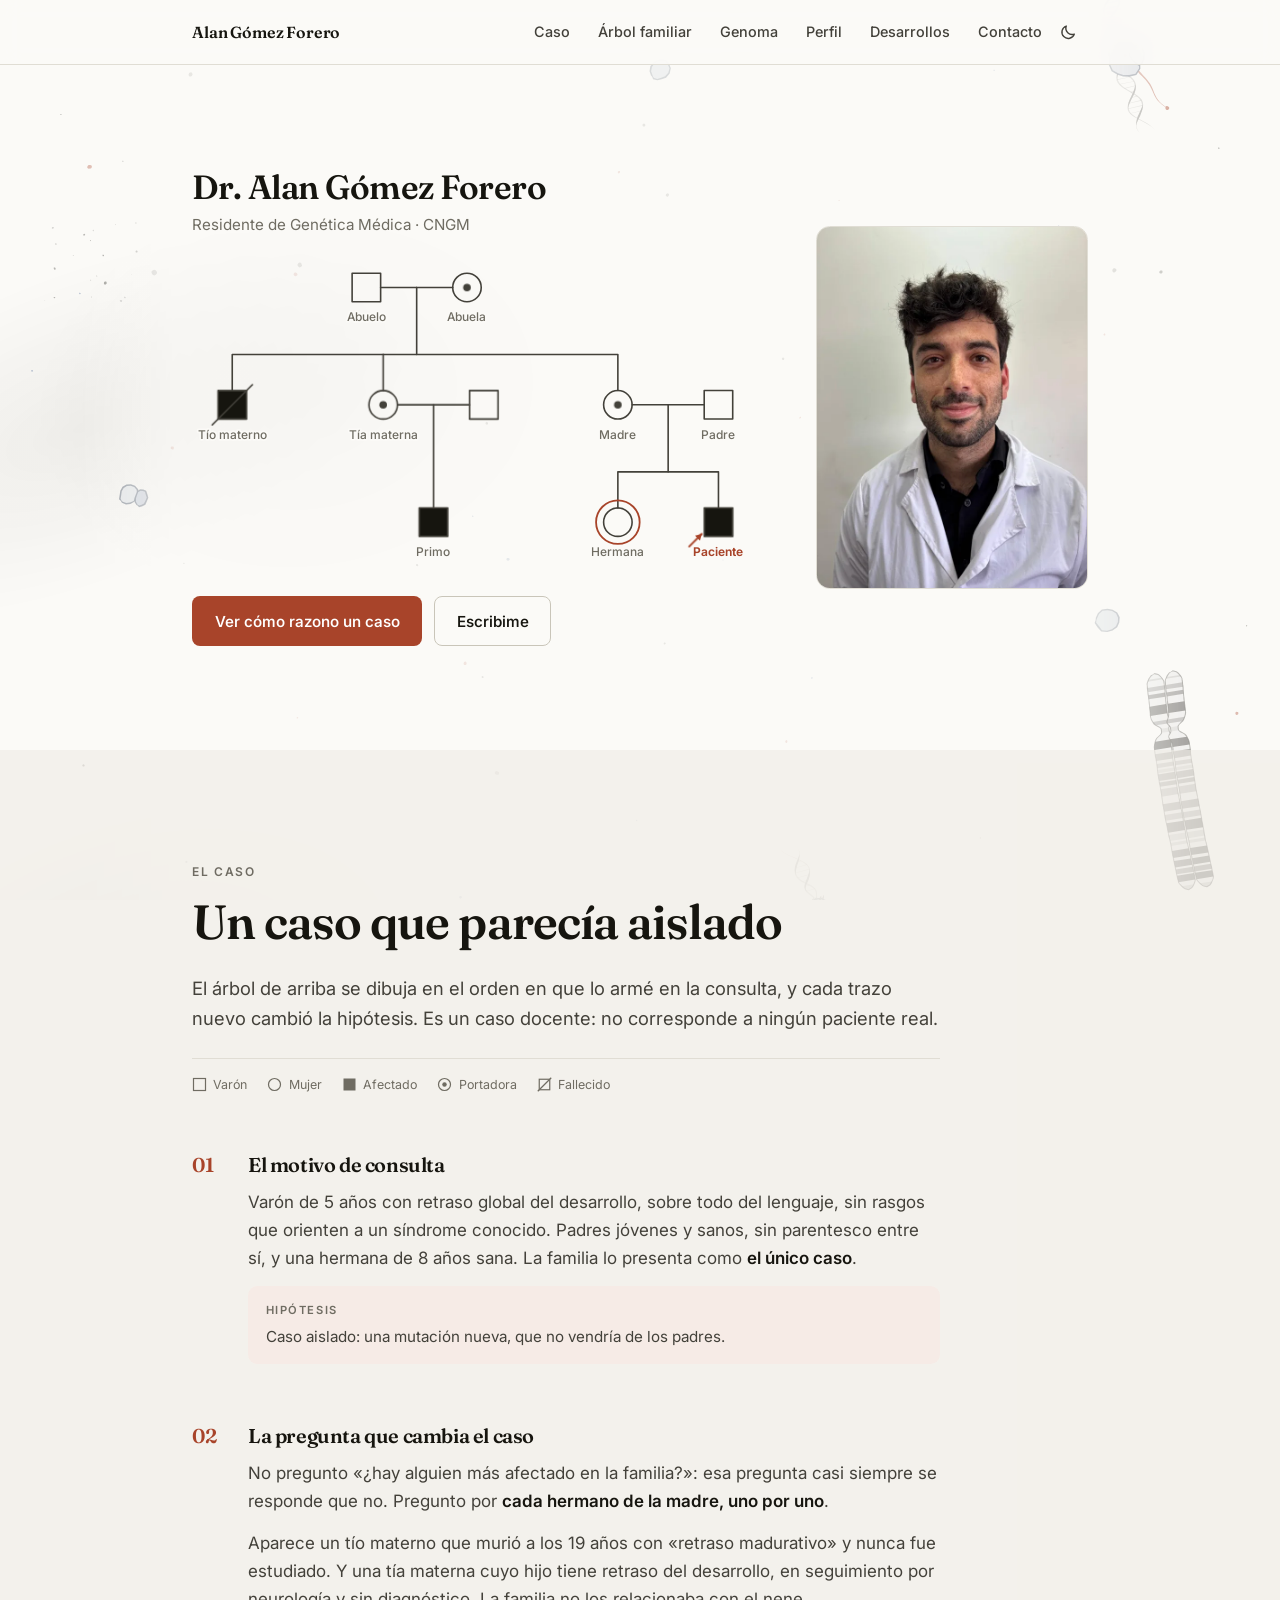
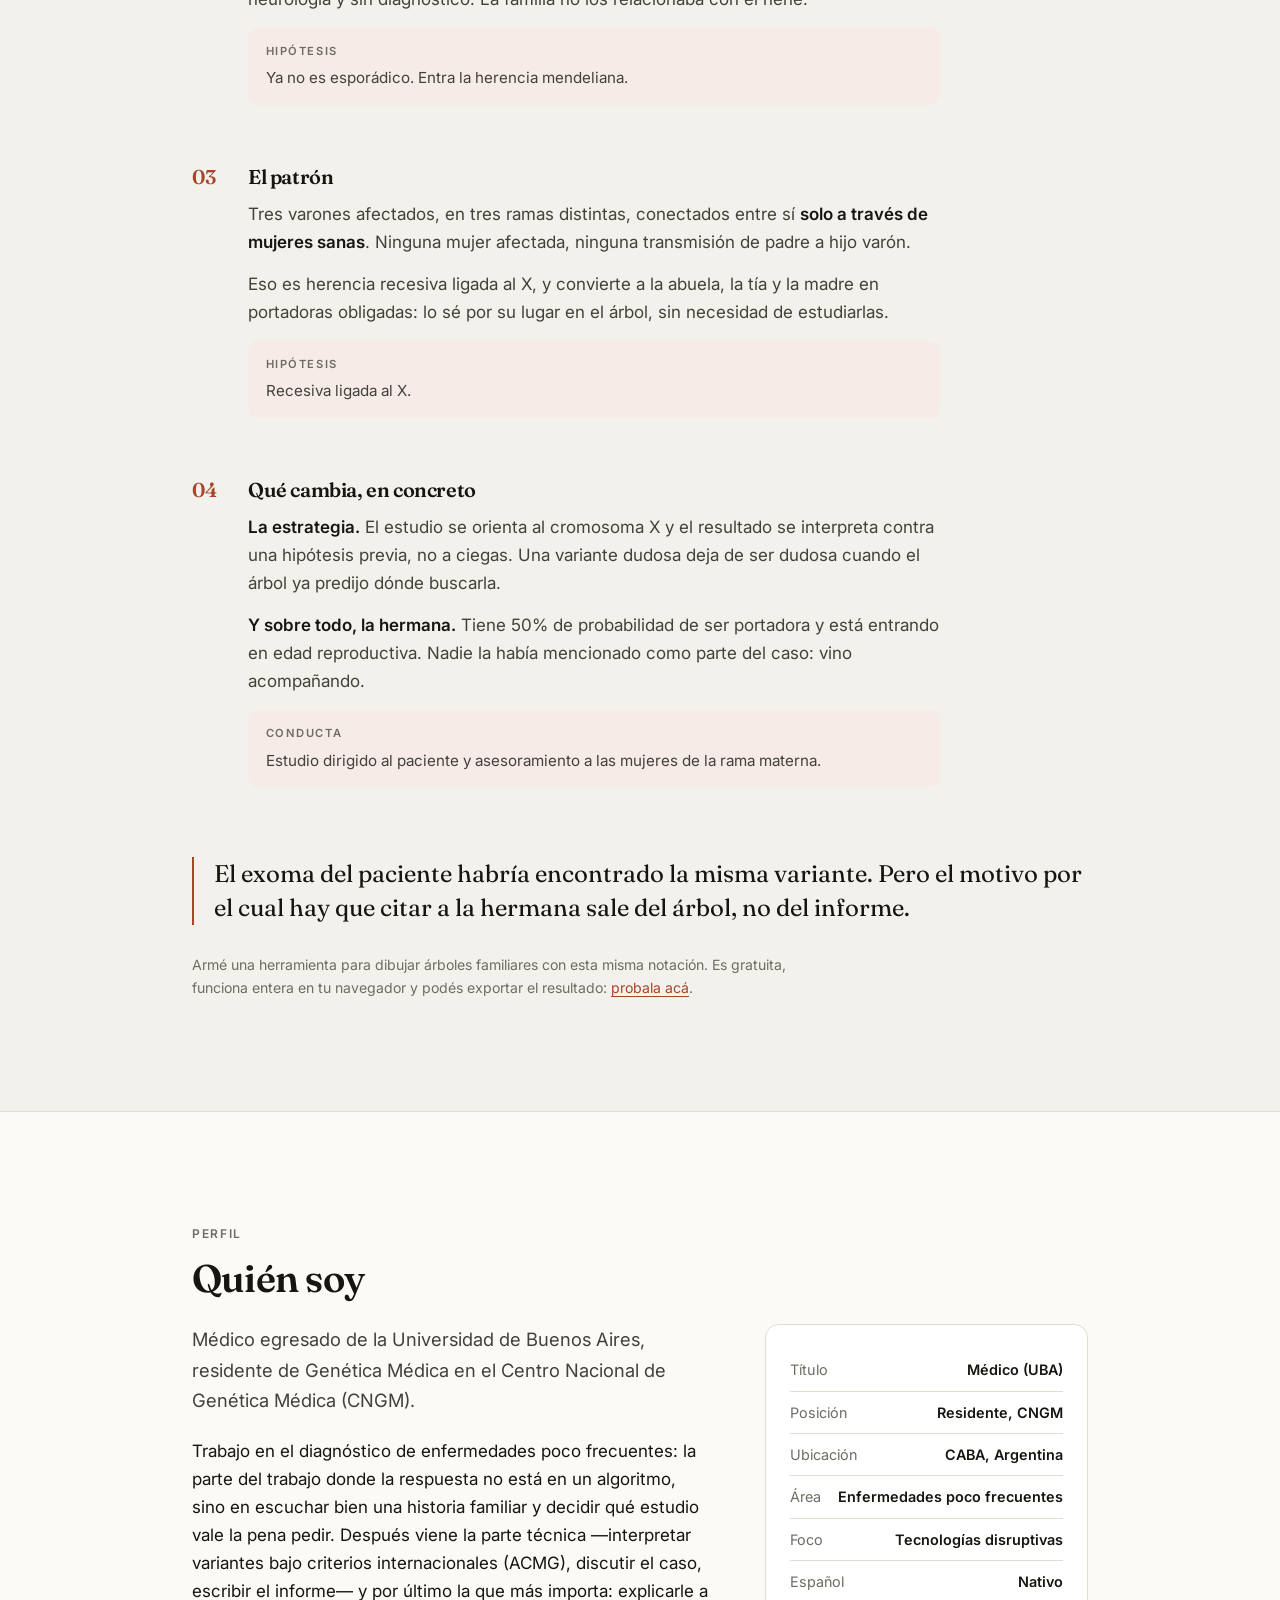
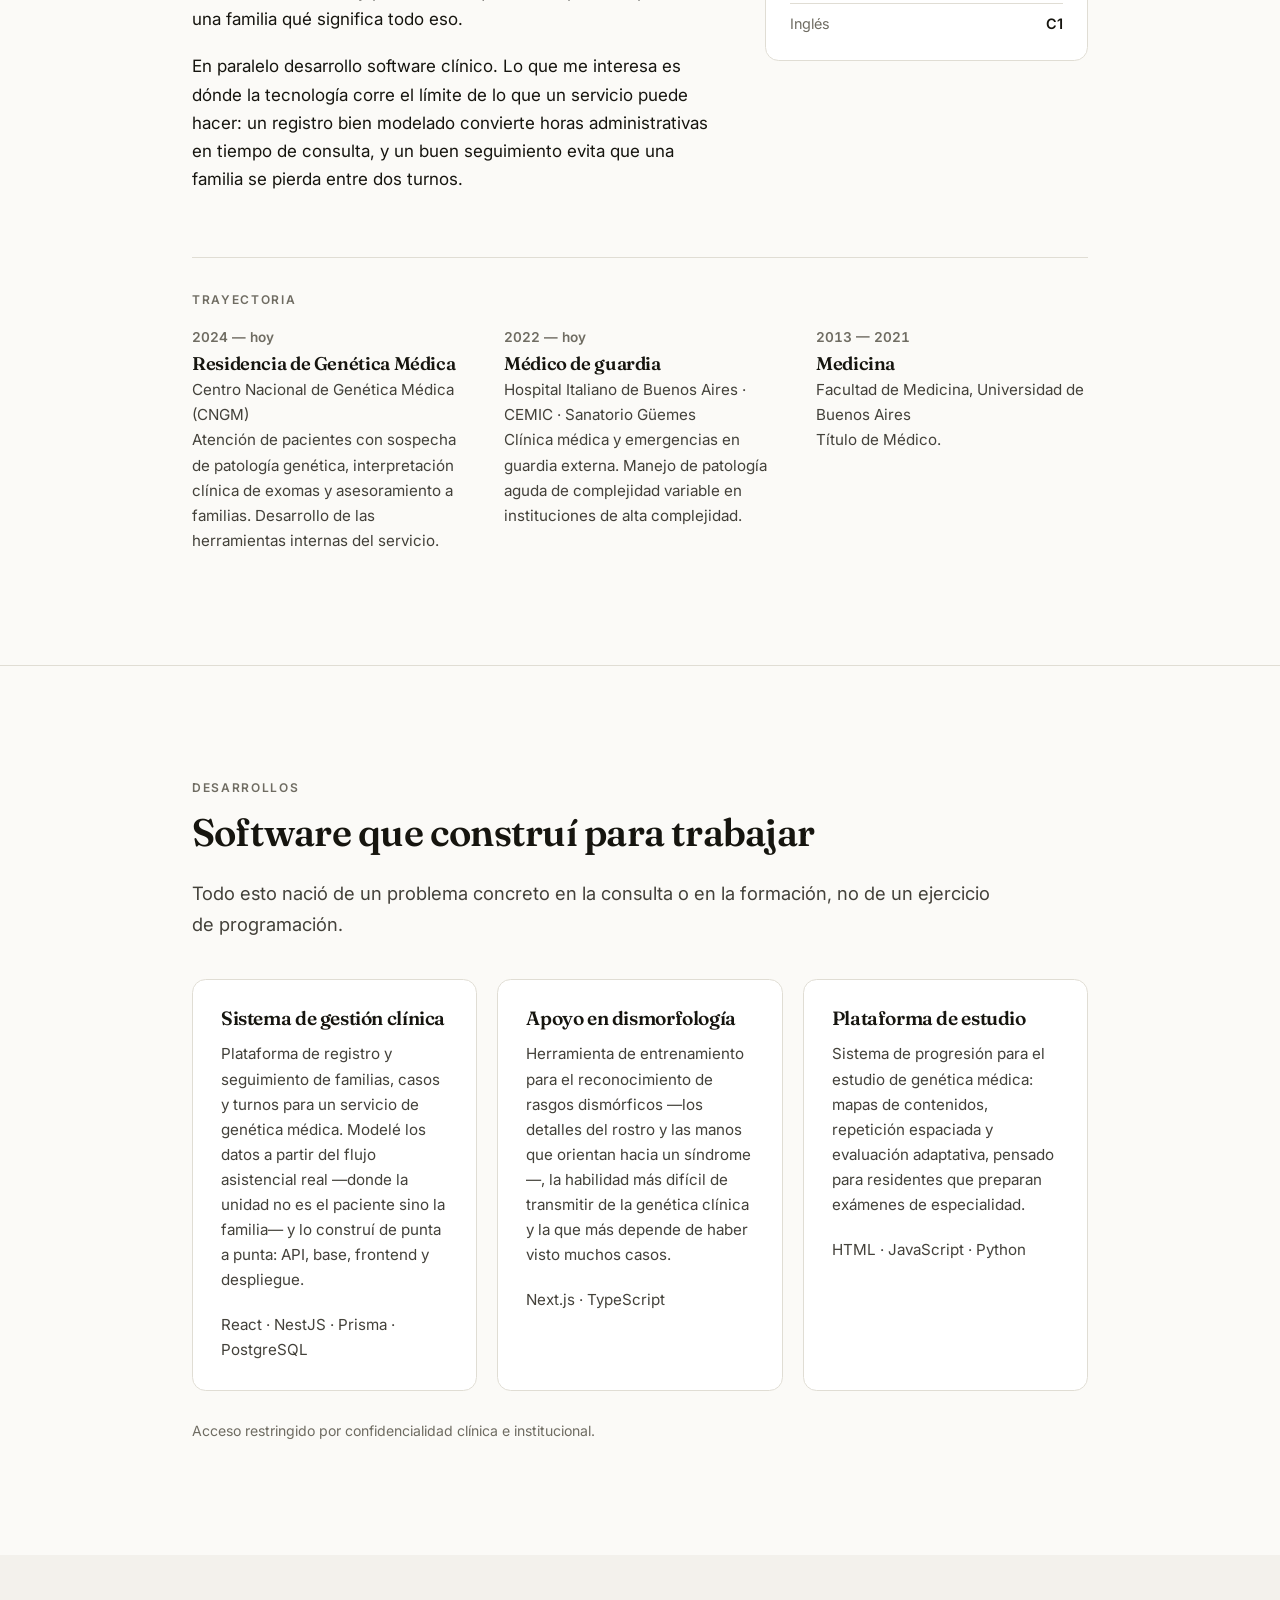
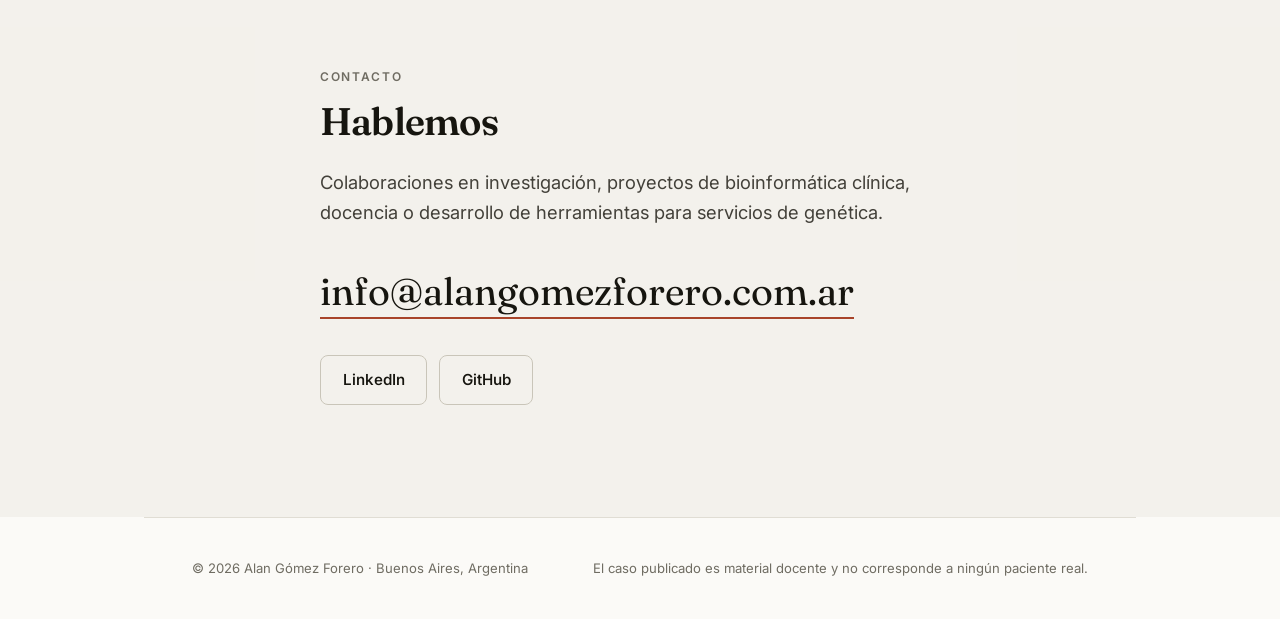
==== commit cd4a8b14: "Ecosistema: lo que vive en un núcleo, pintado detrás de toda la home Tres planos que el scroll mueve" ====
--- a/index.html
+++ b/index.html
@@ -40,6 +40,7 @@
          subir el número: si no, el HTML nuevo se ve un rato con los estilos viejos. -->
     <link rel="stylesheet" href="styles.css?v=3">
     <link rel="stylesheet" href="helice.css?v=2">
+    <link rel="stylesheet" href="ecosistema.css?v=4">
 
     <script type="application/ld+json">
     {
@@ -483,6 +484,14 @@
         <span>El caso publicado es material docente y no corresponde a ningún paciente real.</span>
     </footer>
 
+    <!-- Ecosistema: lo que vive en un núcleo, detrás de toda la página. Tres planos;
+         ecosistema.js llena cada uno con un lienzo por celda. -->
+    <div class="eco" id="eco" aria-hidden="true">
+        <div class="eco__layer"></div>
+        <div class="eco__layer"></div>
+        <div class="eco__layer"></div>
+    </div>
+
     <!-- Hebra de tinta: fija en el margen derecho, la recorre el scroll; el sello lleva al paisaje.
          Va al final para que, al tabular, el sello no aparezca antes que el menú. -->
     <div class="helix" id="helix">
@@ -491,6 +500,7 @@
     </div>
 
     <script src="helice.js?v=2" defer></script>
+    <script src="ecosistema.js?v=10" defer></script>
     <script>
         // Tema: alterna y recuerda la elección
         (function () {
--- a/ecosistema.css
+++ b/ecosistema.css
@@ -0,0 +1,110 @@
+/* ============================================================
+   Ecosistema — detrás de toda la home (ecosistema.js).
+   Tres planos, cada uno con un lienzo por celda del mundo. Cada
+   plano se pinta con toda la tinta y su opacidad lo apaga: así lo
+   de un plano tapa lo de atrás sin transparentarse por dentro.
+   Al bajar no se repinta nada: el scroll corre los planos.
+   ============================================================ */
+
+:root {
+    --eco-far: .55;
+    --eco-mid: .58;
+    --eco-near: .50;
+    --eco-col: .32;            /* cuánto queda detrás de la columna del texto */
+
+    /* El papel hundido de «El caso» y «Contacto», translúcido: sobre papel liso da
+       exactamente --paper-sunken, y deja ver el ecosistema al 40%. */
+    --eco-sunken: rgb(238 235 229 / .6);
+}
+
+/* sin márgenes, toda la pantalla es columna: un poco más de tinta */
+@media (max-width: 62rem) {
+    :root { --eco-col: .45; }
+}
+
+@media (prefers-color-scheme: dark) {
+    :root:not([data-theme="light"]) {
+        --eco-far: .45;
+        --eco-mid: .42;
+        --eco-near: .36;
+        --eco-sunken: rgb(13 12 8 / .6);
+    }
+}
+
+:root[data-theme="dark"] {
+    --eco-far: .45;
+    --eco-mid: .42;
+    --eco-near: .36;
+    --eco-sunken: rgb(13 12 8 / .6);
+}
+
+.eco {
+    position: fixed;
+    z-index: -1;
+    top: 0;
+    left: 0;
+    width: 100%;
+    height: 100vh;
+    height: 100lvh;            /* que no cambie de alto cuando el celular esconde la barra */
+    pointer-events: none;
+    overflow: hidden;
+    contain: strict;
+    opacity: 0;
+    transition: opacity 2.4s var(--ease-out);
+    /* El texto manda: en la columna del contenido (62rem) el fondo baja; en los
+       márgenes va entero. En el celular todo es columna. */
+    -webkit-mask-image: linear-gradient(to right,
+        #000 calc(50% - 35rem), rgb(0 0 0 / var(--eco-col)) calc(50% - 29rem),
+        rgb(0 0 0 / var(--eco-col)) calc(50% + 29rem), #000 calc(50% + 35rem));
+    mask-image: linear-gradient(to right,
+        #000 calc(50% - 35rem), rgb(0 0 0 / var(--eco-col)) calc(50% - 29rem),
+        rgb(0 0 0 / var(--eco-col)) calc(50% + 29rem), #000 calc(50% + 35rem));
+}
+
+.eco.is-on { opacity: 1; }
+
+.eco__layer {
+    position: absolute;
+    top: 0;
+    left: 0;
+    width: 100%;
+    will-change: transform;
+}
+
+.eco__layer canvas {
+    position: absolute;
+    left: 0;
+    width: 100%;
+    display: block;
+}
+
+.eco__wash { position: absolute; }
+
+.eco__layer:nth-child(1) { opacity: var(--eco-far); }
+.eco__layer:nth-child(2) { opacity: var(--eco-mid); }
+.eco__layer:nth-child(3) { opacity: var(--eco-near); }
+
+/* Cada plano baja --speed por cada píxel de scroll. Donde el navegador sabe atar
+   una animación al scroll, la corre él, sin esperar al script: --eco-max es el
+   recorrido entero (lo deja ecosistema.js). Si no, el script mueve los planos. */
+@supports (animation-timeline: scroll()) {
+    @media (prefers-reduced-motion: no-preference) {
+        .eco__layer {
+            animation: eco-shift linear both;
+            animation-timeline: scroll(root);
+        }
+    }
+}
+
+@keyframes eco-shift {
+    to { transform: translate3d(0, calc(var(--speed) * var(--eco-max, 0px) * -1), 0); }
+}
+
+@media print {
+    .eco { display: none; }
+}
+
+/* ---------- Lo que tenía fondo propio ---------- */
+
+.case,
+.contact { background: var(--eco-sunken); }
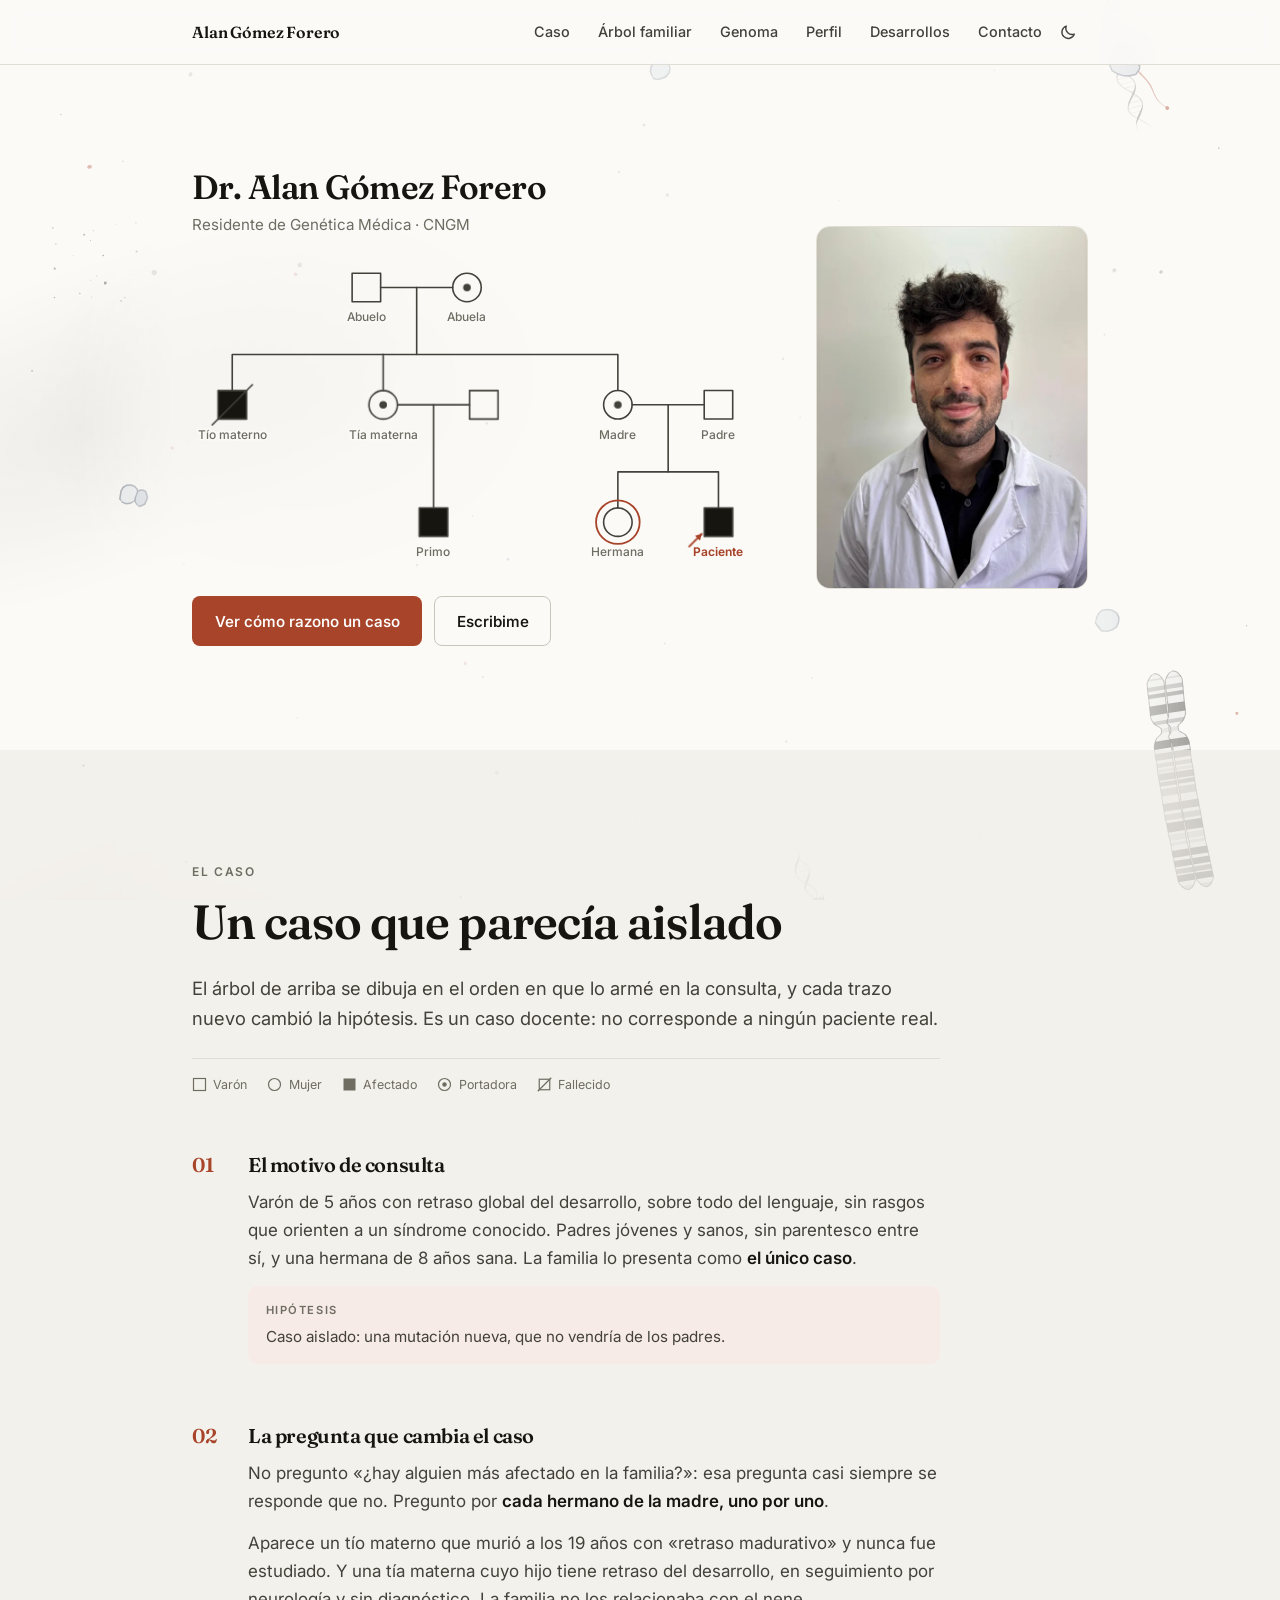
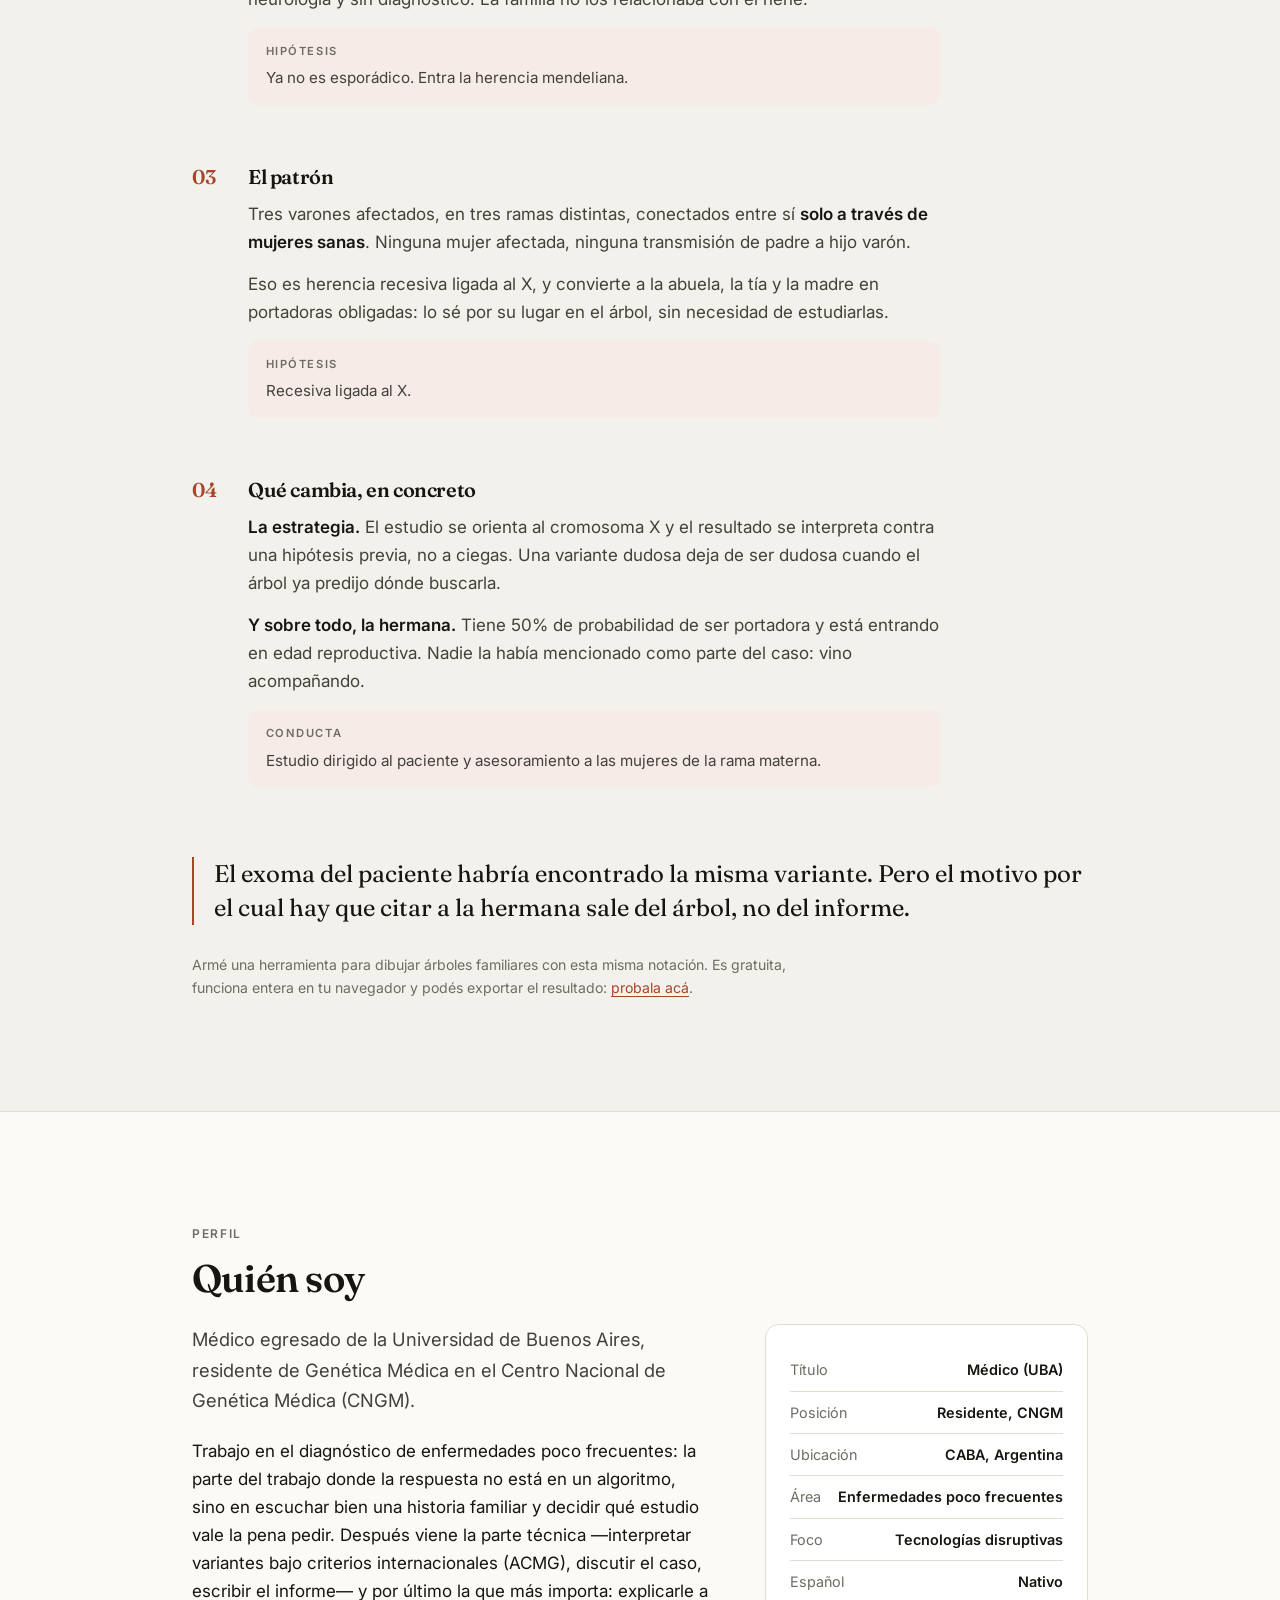
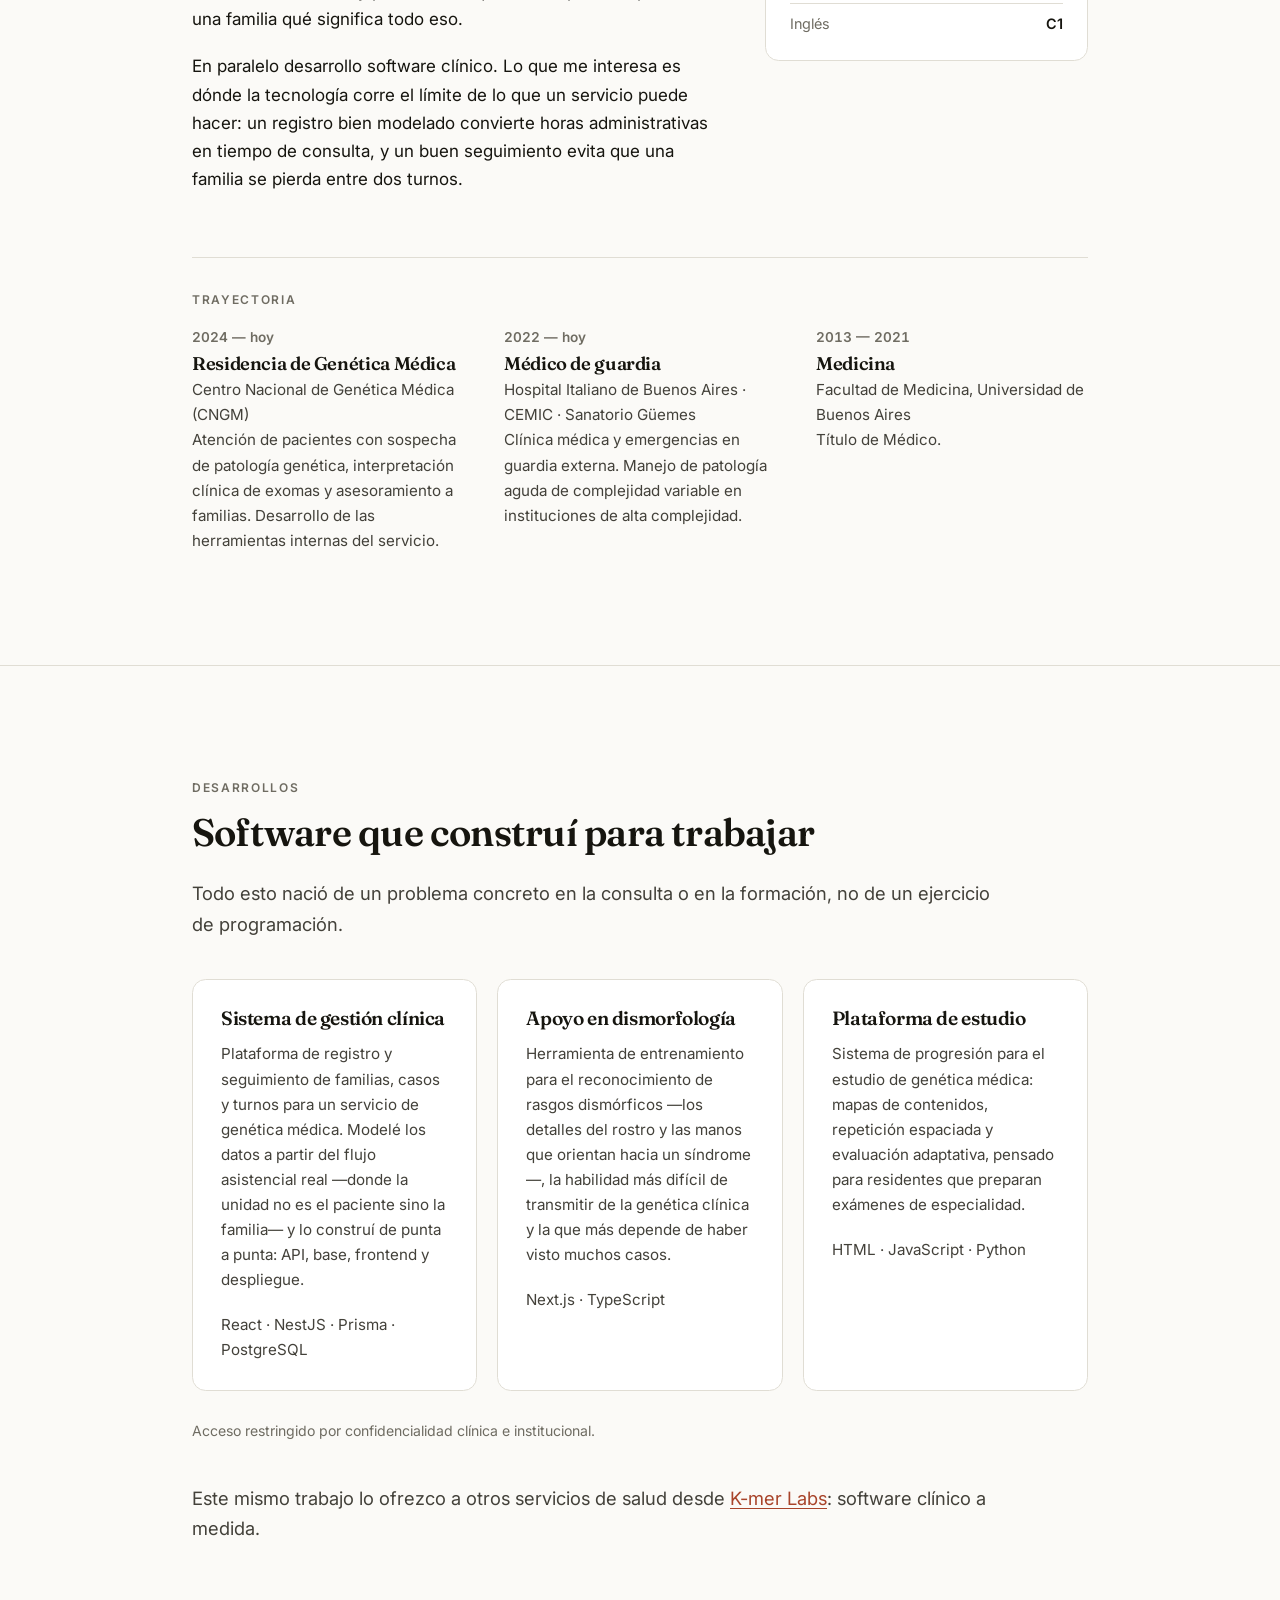
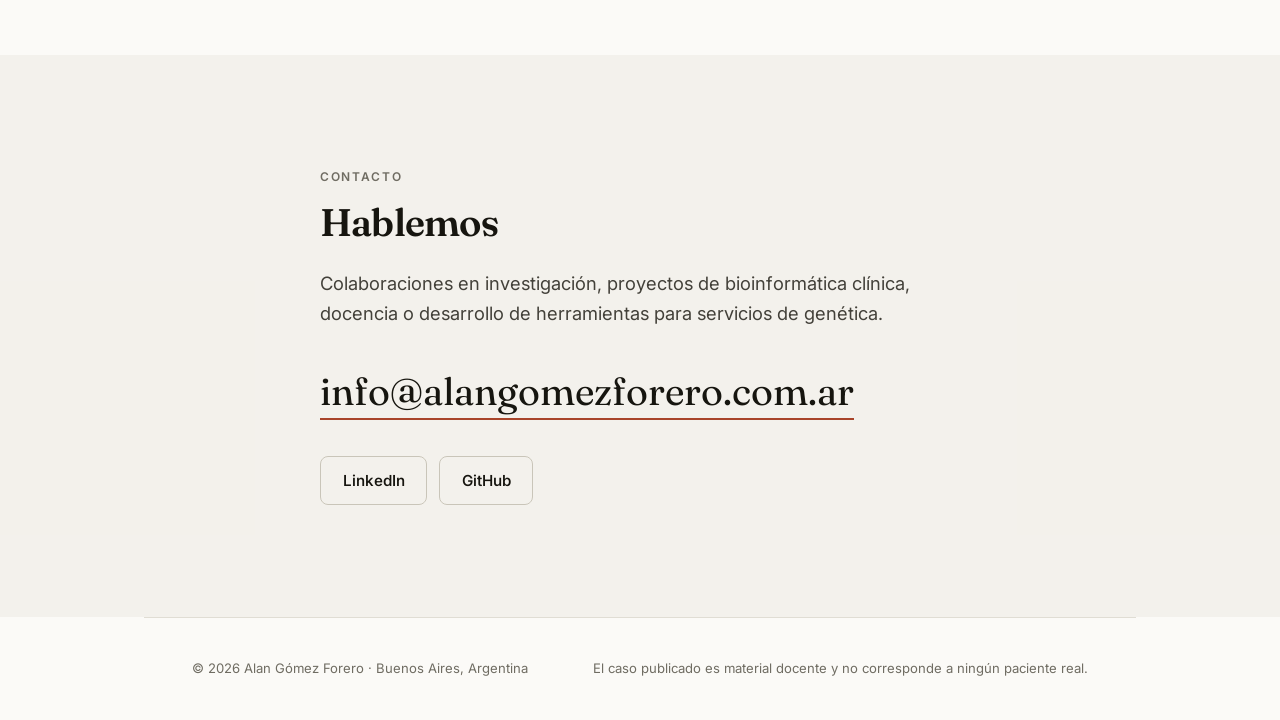
==== commit 46f1d349: "Enlace a K-mer Labs desde Desarrollos y en el JSON-LD - Desarrollos cierra con una línea que lleva a" ====
--- a/index.html
+++ b/index.html
@@ -56,10 +56,18 @@
         "@type": "CollegeOrUniversity",
         "name": "Universidad de Buenos Aires"
       },
-      "worksFor": {
-        "@type": "Organization",
-        "name": "Centro Nacional de Genética Médica (CNGM)"
-      },
+      "worksFor": [
+        {
+          "@type": "Organization",
+          "name": "Centro Nacional de Genética Médica (CNGM)"
+        },
+        {
+          "@type": "Organization",
+          "@id": "https://kmer-labs.com.ar/#org",
+          "name": "K-mer Labs",
+          "url": "https://kmer-labs.com.ar/"
+        }
+      ],
       "knowsAbout": [
         "Genética médica",
         "Enfermedades poco frecuentes",
@@ -453,6 +461,11 @@
                 <p class="note">
                     Acceso restringido por confidencialidad clínica e institucional.
                 </p>
+
+                <p class="lead" style="margin-top:2.5rem">
+                    Este mismo trabajo lo ofrezco a otros servicios de salud desde
+                    <a href="https://kmer-labs.com.ar/">K-mer Labs</a>: software clínico a medida.
+                </p>
             </div>
         </section>
 
